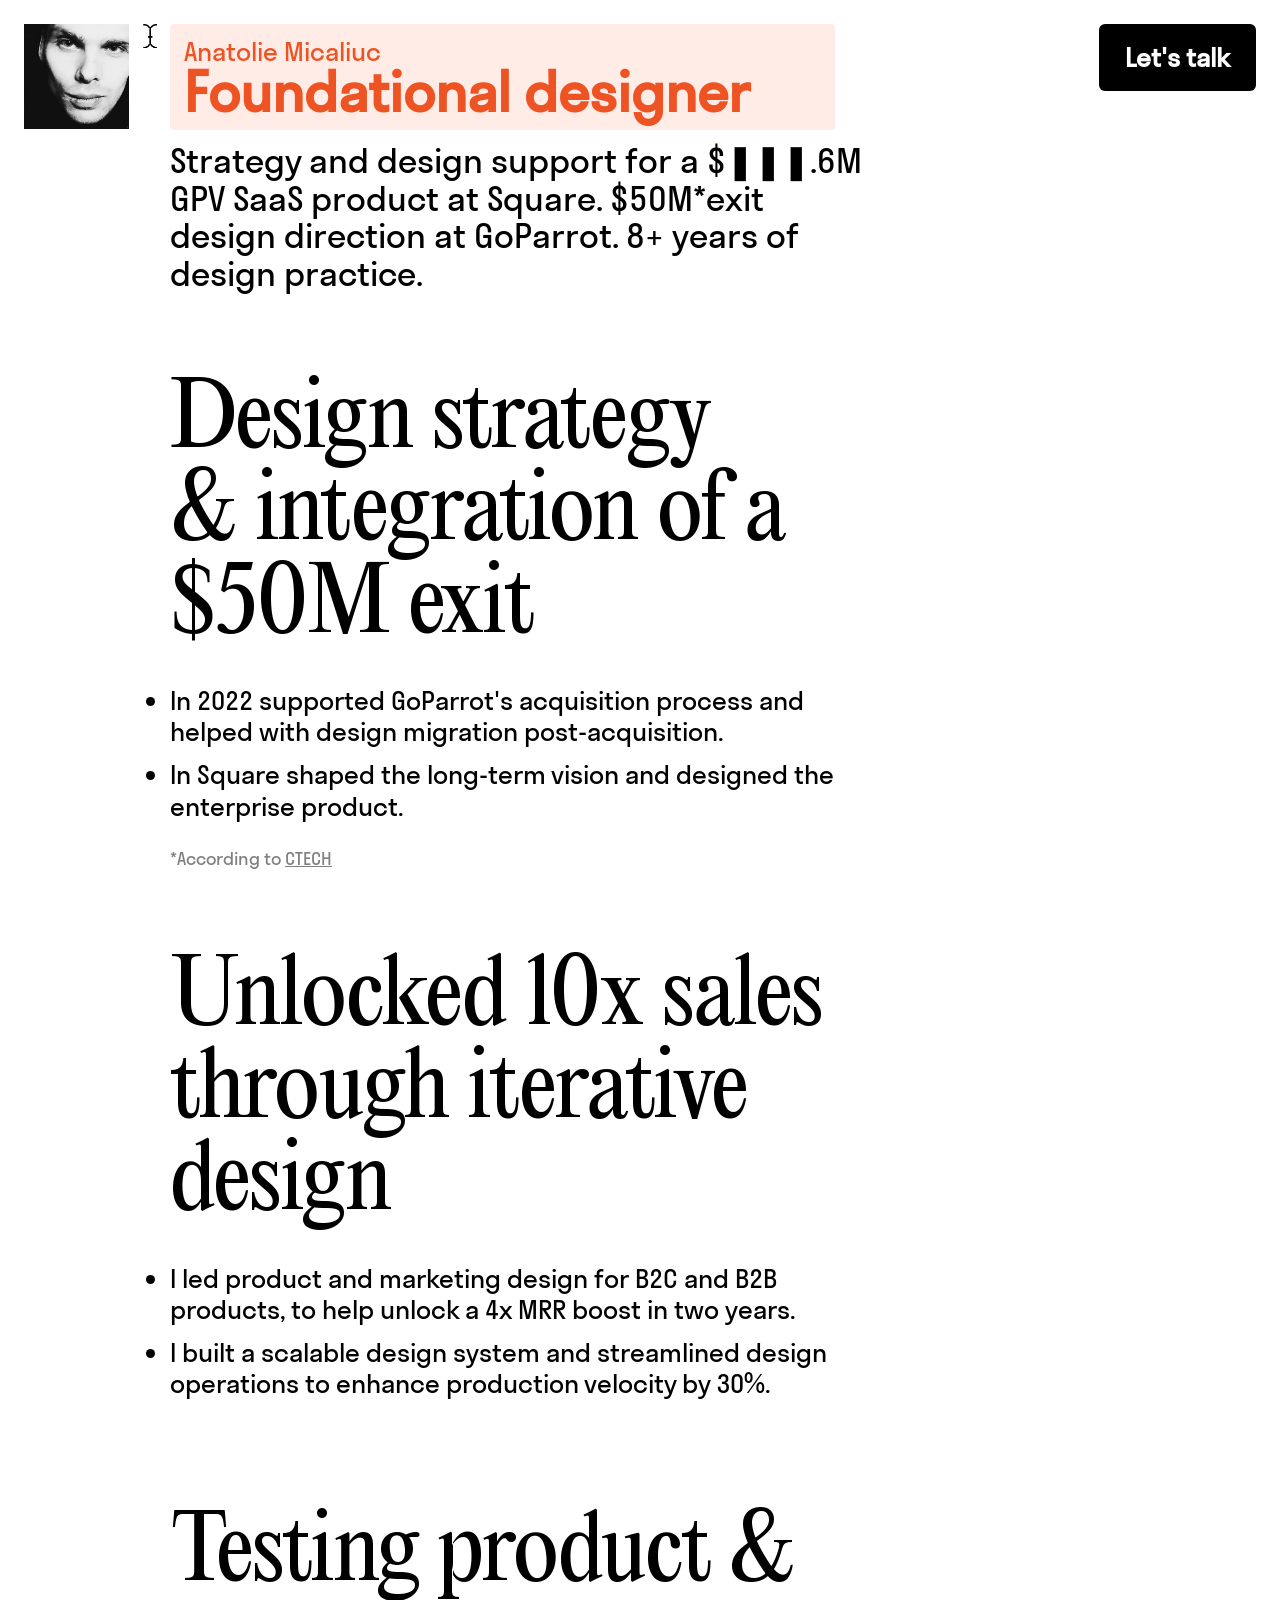
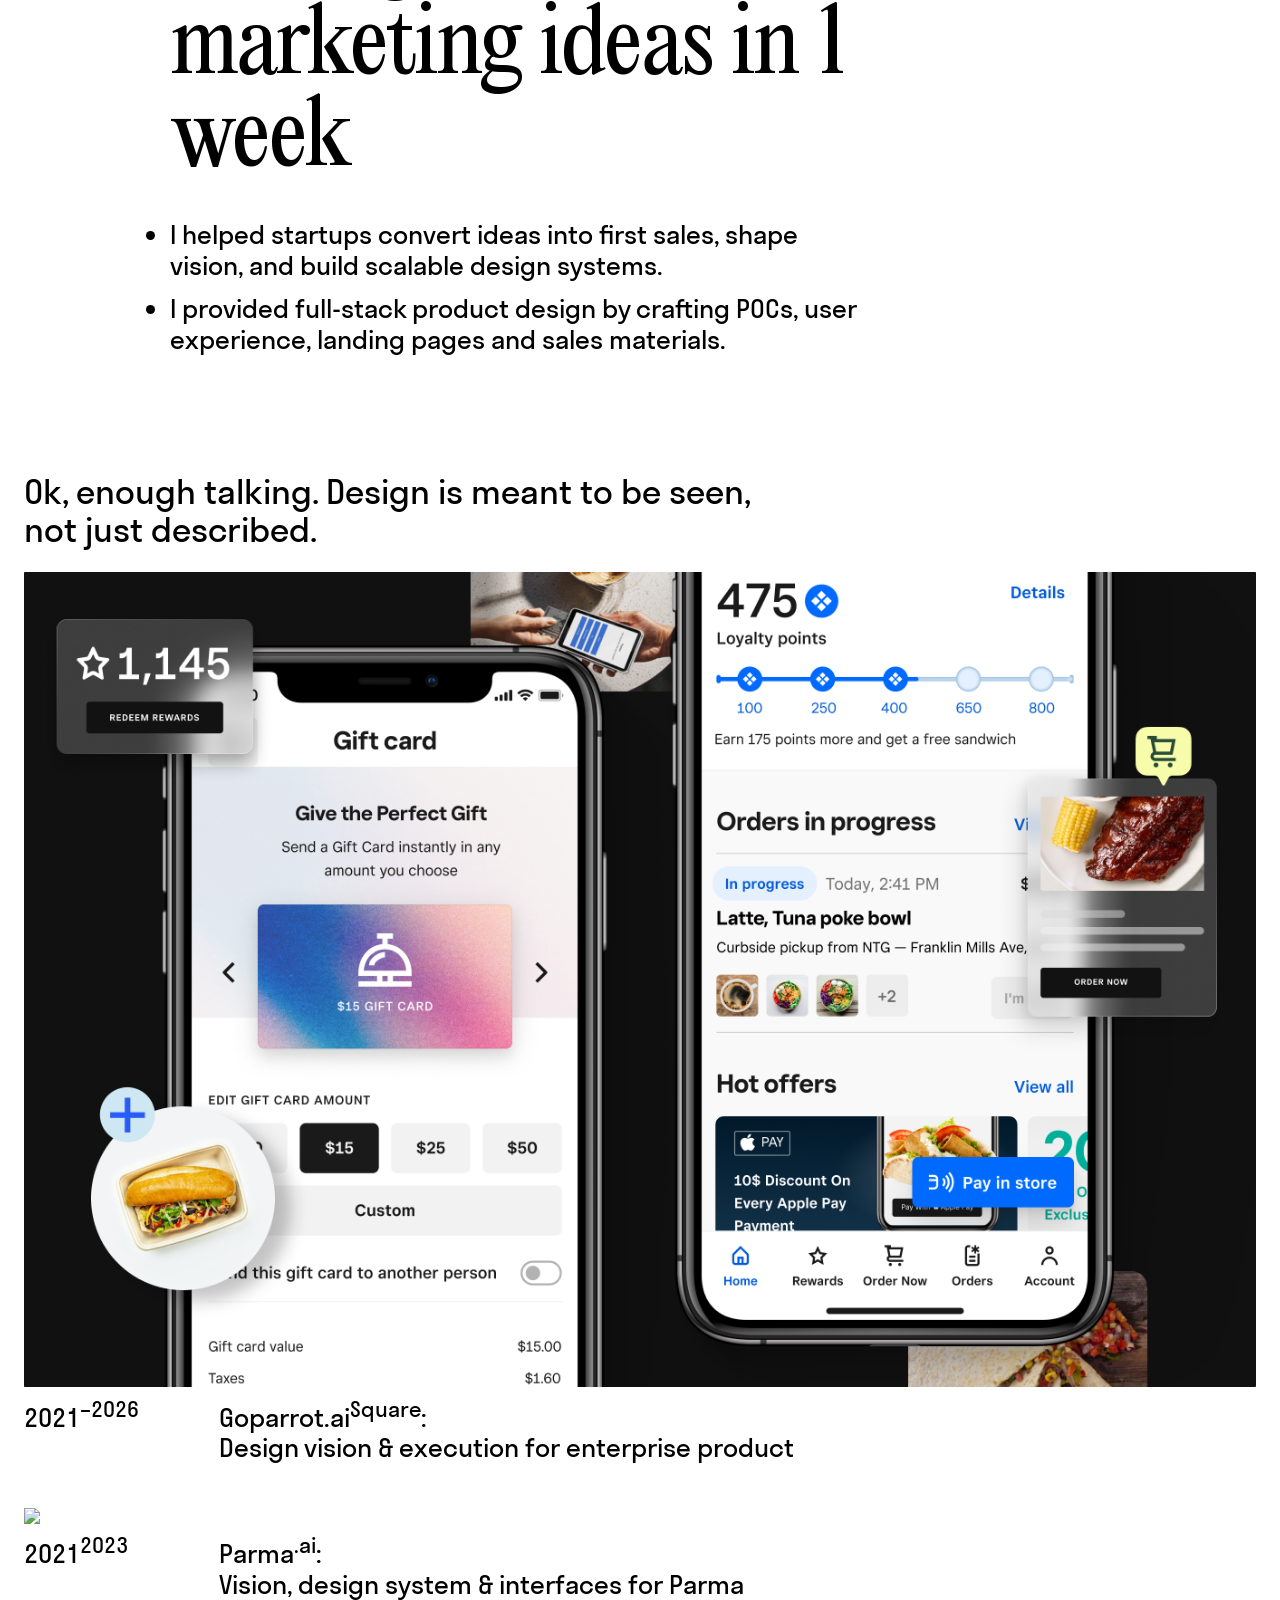
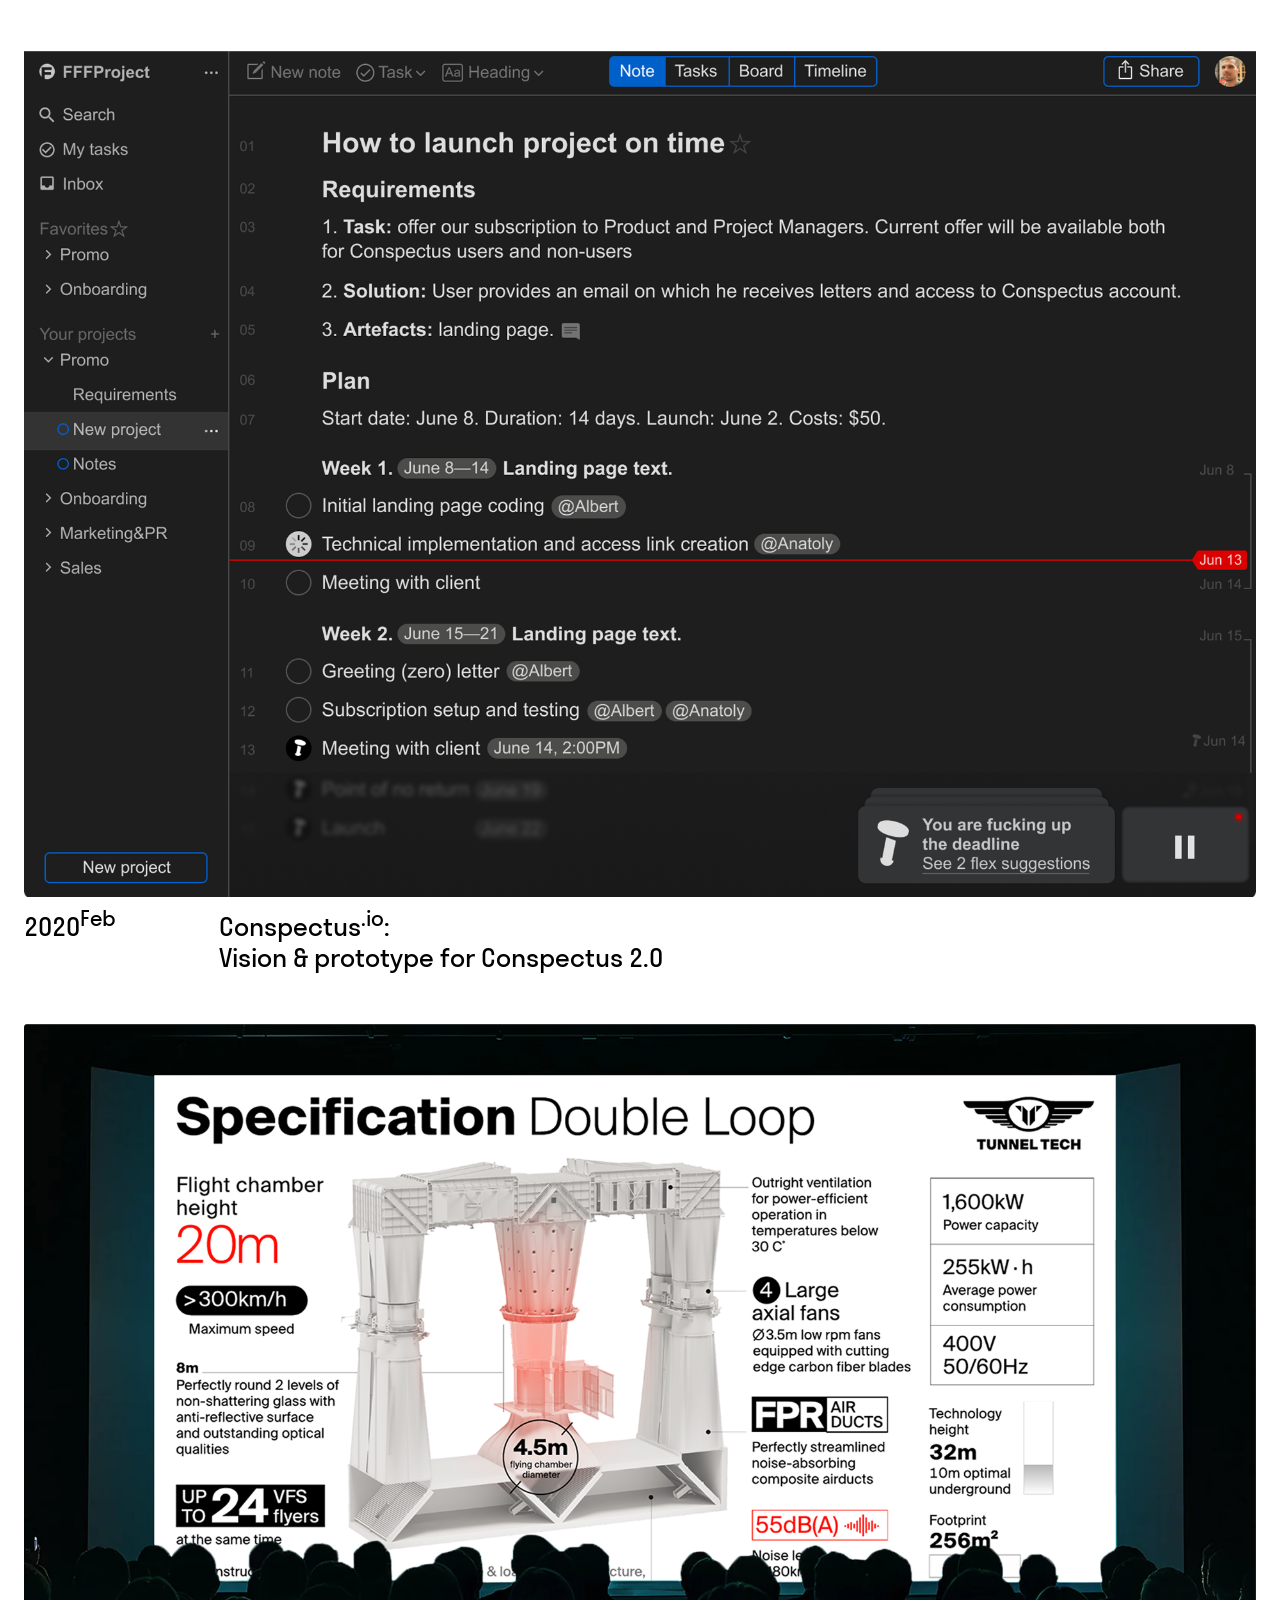
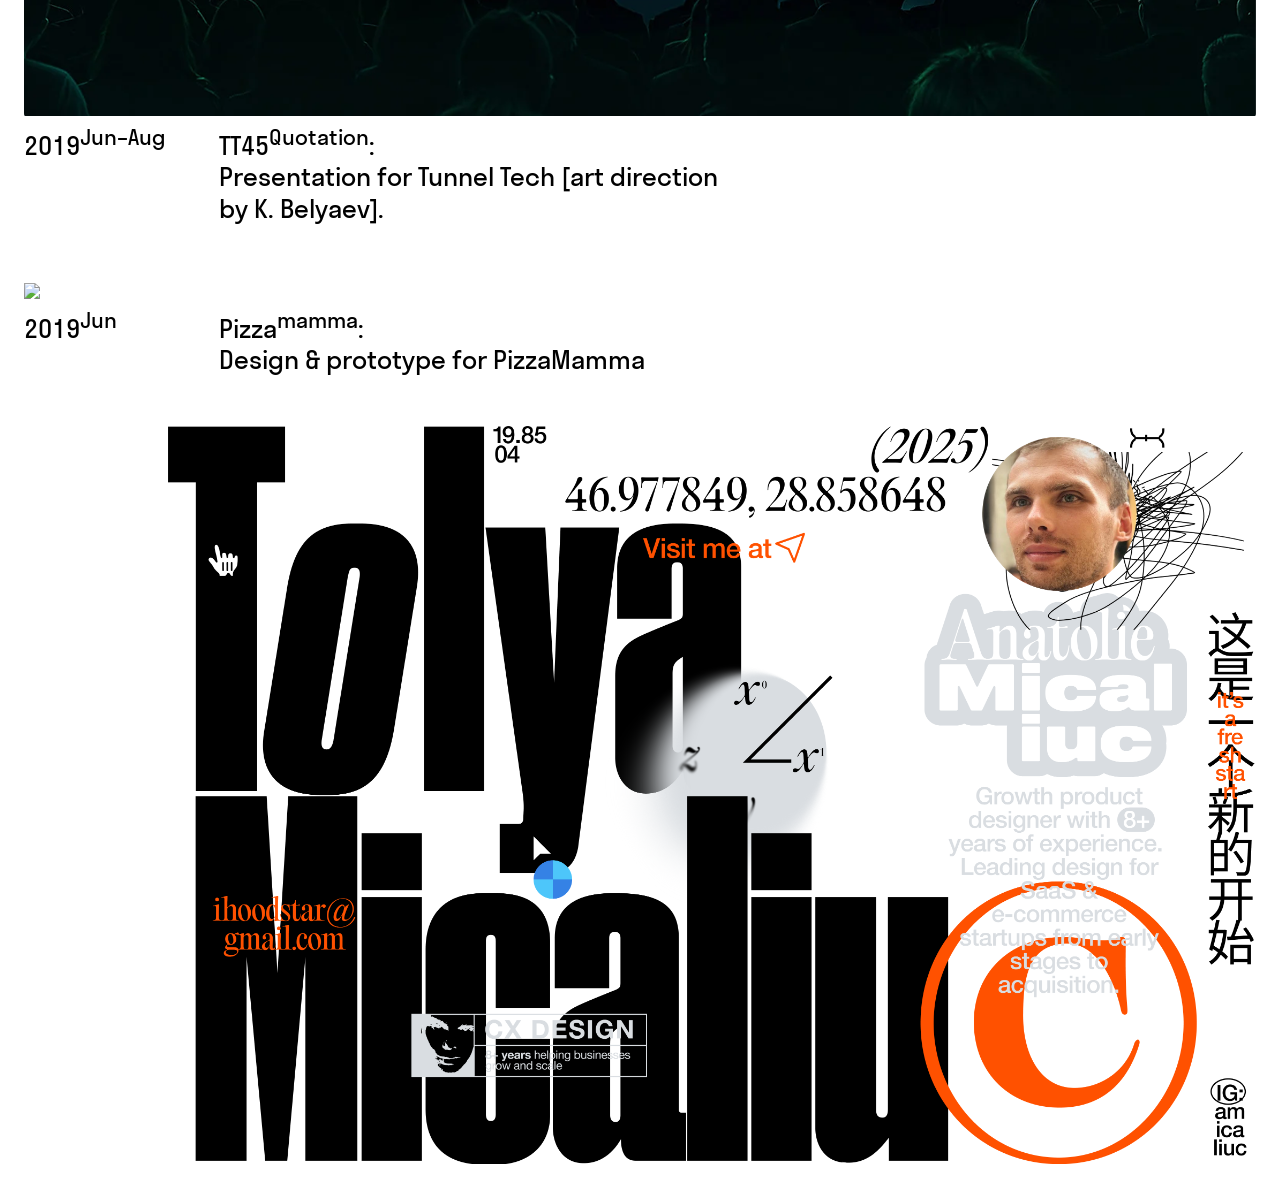
==== Index.html @ 775e4d4e "Typography and layout updates across all pages - Switch h1 to Editorial New, line-height 105% - Swit" ====
<!DOCTYPE html>
<html lang="en">

<head>
    <meta charset="UTF-8">
    <meta name="viewport" content="width=device-width, initial-scale=1.0">
    <title>Portfolio</title>
    <link rel="stylesheet" href="styles.css">

    <!-- Open Graph Meta Tags -->
    <meta property="og:title" content="Anatolie Micaliuc - Foundational Designer">
    <meta property="og:description" content="Design strategy and support for SaaS products">
    <meta property="og:image" content="https://amicaliuc.com/img/og-image.png">
    <meta property="og:url" content="https://amicaliuc.com">
    <meta property="og:type" content="website">

    <!-- Twitter Card Meta Tags (Optional but recommended) -->
    <meta name="twitter:card" content="summary_large_image">
    <meta name="twitter:image" content="https://amicaliuc.com/img/og-image.png">


</head>
<link rel="icon" type="image/png" sizes="32x32" href="./img/favicon.png">
<!-- Yandex.Metrika counter -->
<script type="text/javascript">
    (function (m, e, t, r, i, k, a) {
        m[i] = m[i] || function () { (m[i].a = m[i].a || []).push(arguments) };
        m[i].l = 1 * new Date();
        for (var j = 0; j < document.scripts.length; j++) { if (document.scripts[j].src === r) { return; } }
        k = e.createElement(t), a = e.getElementsByTagName(t)[0], k.async = 1, k.src = r, a.parentNode.insertBefore(k, a)
    })
        (window, document, "script", "https://mc.yandex.ru/metrika/tag.js", "ym");

    ym(57549418, "init", {
        clickmap: true,
        trackLinks: true,
        accurateTrackBounce: true
    });
</script>
<noscript>
    <div><img src="https://mc.yandex.ru/watch/57549418" style="position:absolute; left:-9999px;" alt="" /></div>
</noscript>
<!-- /Yandex.Metrika counter -->

<body>



    <div class="top-bar">
        <img src="./img/anatolie.png" class="sticky-image">


        <div class="top-right-content">
            <div class="nav-links">
                <a href="#acquisition">Acquisition</a>
                <a href="#scale">Scale</a>
                <a href="#early_stage">Early stage</a>
            </div>
            <a href="mailto:ihoodstar@gmail.com?subject=Let's talk about design" class="primary-button">Let's talk</a>
        </div>
    </div>

    <div class="sticky-svg">
        <img src="./img/stats.svg" alt="decorative">
    </div>






    <div class="column-left">
        <div class="top-left-content">
            <div class="card">
                <p class="name">Anatolie Micaliuc</p>
                <div class="title">Foundational designer</div>
            </div>
        </div>

        <h3 style="max-width: 700px; padding-bottom: 80px;"> Strategy and design support for a
            $&#10074;&#10074;&#10074;.6M GPV SaaS product at Square. $50M*exit design direction at GoParrot. 8+ years of
            design practice.</h3>

        <div id="acquisition">
            <div style="max-width: 700px; padding-bottom: 80px;">
                <span class="highlight">Acquisition coverage</span>
                <h1> Design strategy & integration of a $50M exit </h1>
                <ul>

                    <li>In 2022 supported GoParrot's acquisition process and helped with design migration
                        post-acquisition.</li>
                    <li>In Square shaped the long-term vision and designed the enterprise product.</li>


                </ul>
                <!-- <a href="mailto:ihoodstar@gmail.com?subject=Design Audit Request" class="button">Learn more</a>
                <a href="https://www.linkedin.com/in/anatolie-micaliuc" class="button" target="_blank">Follow on LinkedIn</a> -->
                <span style="color: grey;" class="caption">*According to <a style="color: grey;"
                        href="https://www.calcalistech.com/ctechnews/article/hjy8zkhuq?" target="_blank">CTECH</a>
                </span>
            </div>


            <div id="scale" style="max-width: 700px; padding-bottom: 80px;">
                <span class="highlight">Scaling strategies</span>
                <h1> Unlocked 10x sales through iterative design </h1>
                <ul>

                    <li>I led product and marketing design for B2C and B2B products, to help unlock a 4x MRR boost in
                        two years.</li>
                    <li>I built a scalable design system and streamlined design operations to enhance production
                        velocity by 30%.</li>

                </ul>
                <!-- <a href="mailto:ihoodstar@gmail.com?subject=Let's discuss a project" class="button">Discuss a project</a>
                <span class="caption">[Copy TBD] Have a project? Reach out and...</span> -->
            </div>


            <div id="early_stage" style="max-width: 700px; padding-bottom: 80px;">
                <span class="highlight">Early stage MVPs</span>
                <h1> Testing product & marketing ideas in 1 week </h1>
                <ul>

                    <li>I helped startups convert ideas into first sales, shape vision, and build scalable design
                        systems.</li>
                    <li>I provided full-stack product design by crafting POCs, user experience, landing pages and sales
                        materials.</li>

                </ul>
                <!-- <a href="mailto:ihoodstar@gmail.com?subject=Design Audit Request" class="button">Signup for an audit</a>
                <span class="caption">[Copy TBD] Find out design gaps in your product....</span> -->
            </div>


        </div>


    </div>


    <div>
        <h3 style="max-width: 780px; margin-bottom: 24px;">Ok, enough talking. Design is meant to be seen, not just
            described.
        </h3>
    </div>

    <div class="imgcard" id="interactive-card" style="margin-bottom: 35px;">
        <img src="./img/Goparrot.png">
        <div class="project-info">
            <p>2021<sup>–2026</sup></p>
            <p>Goparrot.ai<sup>Square</sup>:<br> Design vision & execution for enterprise product </p>

        </div>
    </div>


    <div style="margin-bottom: 50px;">
        <img src="./img/Parma.png">
        <div class="project-info">
            <p>2021<sup>2023</sup></p>
            <p>Parma<sup>.ai</sup>:<br> Vision, design system & interfaces for Parma </p>

        </div>
    </div>



    <div style="margin-bottom: 50px;">
        <img src="./img/Conspectus.png">
        <div class="project-info">
            <p>2020<sup>Feb</sup></p>
            <p>Conspectus<sup>.io</sup>:<br> Vision & prototype for Conspectus 2.0 </p>

        </div>
    </div>


    <div style="margin-bottom: 50px;">
        <img src="./img/Tunnel.png">
        <div class="project-info">
            <p>2019<sup>Jun–Aug</sup></p>
            <p>TT45<sup>Quotation</sup>:<br> Presentation for Tunnel Tech [art direction by K. Belyaev].</p>
        </div>
    </div>


    <div style="margin-bottom: 50px;">
        <img src="./img/pizza.png">
        <div class="project-info">
            <p>2019<sup>Jun</sup></p>
            <p>Pizza<sup>mamma</sup>:<br> Design & prototype for PizzaMamma</p>

        </div>
    </div>


    <div style="margin-bottom: 50px; display: none;">
        <div class="carousel">
            <div class="carousel-inner">
                <div class="carousel-item">
                    <img src="./img/nameplates.jpg" alt="Parma 1">
                </div>
                <div class="carousel-item">
                    <img src="./img/nameplates2.jpg" alt="Parma 2">
                </div>
                <div class="carousel-item">
                    <img src="./img/nameplates3.jpg" alt="Parma 3">
                </div>
            </div>
            <div class="carousel-nav"></div>
        </div>
        <div class="project-info">
            <p>2021<sup>2023</sup></p>
            <p>Parma<sup>.ai</sup>:<br> Vision, design system & interfaces for Parma </p>
        </div>
    </div>




    <div class="footerimg">

        <img src="./img/Footer.png">
    </div>


    <script>
        const observer = new IntersectionObserver((entries) => {
            entries.forEach(entry => {
                const stickyElement = document.querySelector('.sticky-svg');
                if (entry.isIntersecting || entry.boundingClientRect.top < 0) {
                    stickyElement.style.opacity = '0';
                } else {
                    stickyElement.style.opacity = '1';
                }
            });
        }, {
            threshold: 0,
            rootMargin: '0px'
        });

        const parmaImage = document.querySelector('img[src="./img/Goparrot.png"]');
        observer.observe(parmaImage);
    </script>

    <script>
        const carousel = document.querySelector('.carousel');
        const carouselInner = carousel.querySelector('.carousel-inner');
        const items = carousel.querySelectorAll('.carousel-item');
        const nav = carousel.querySelector('.carousel-nav');

        // Create navigation dots
        items.forEach((_, index) => {
            const dot = document.createElement('div');
            dot.classList.add('carousel-dot');
            if (index === 0) dot.classList.add('active');
            dot.addEventListener('click', () => goToSlide(index));
            nav.appendChild(dot);
        });

        function goToSlide(index) {
            carouselInner.style.transform = `translateX(-${index * 100}%)`;
            nav.querySelectorAll('.carousel-dot').forEach((dot, i) => {
                dot.classList.toggle('active', i === index);
            });
        }
    </script>


</body>


</html>
---- styles.css ----
* {
    box-sizing: border-box;
}

html {
    scroll-behavior: smooth;
}

.grid {
    display: grid;
    grid-template-columns: 1fr 3fr;
    grid-gap: 0px;
    margin-top: 90px;
   
}

.gridcard {
    margin-top: 16px;
}

body {
    -webkit-font-smoothing: antialiased;
    -moz-osx-font-smoothing: grayscale;
    padding-left: 16px;
    margin-top: 0;
    padding-right: 16px;
    font-family: 'Stratos', 'Helvetica Neue', Arial, sans-serif;
    font-size: clamp(20px, 4vw, 26px);
    font-weight: 500;
    line-height: 120%;
    color: #000000;
    background-color: #ffffff;
}

h1 {
    font-family: 'EditorialNew', Georgia, serif;
    font-size: clamp(52px, 8vw, 88px); /* Minimum, preferred, maximum */
    line-height: 105%;
    letter-spacing: -0.01em;
    max-width: 100%;
    font-weight: 400;
    margin-top: 4px;
    margin-bottom: 32px;
}

h3 {
    font-family: 'Stratos', 'Helvetica Neue', Arial, sans-serif;
    font-size: clamp(26px, 4vw, 34px);
    line-height: 110%;
    font-weight: 500;
    margin-top: 12px;
    margin-bottom: 0;
    padding: 0;
}


p {
    margin-top: 12px;
 }


.caption {
    font-size: 18px;
    line-height: 120%;
    color: rgb(39, 39, 39);
    font-family: 'Stratos', 'Helvetica Neue', Arial, sans-serif;
    font-weight: 500;
    margin-top: 0px;
    display: block;
}



ul {
    
    padding: 0; /* Removes all padding */
 

}

li {
    margin-bottom: 12px; /* Adjust the value as needed */
}

.button {
    display: inline-block;
    margin-top: 0px; /* Adjust spacing between the button and the ul */
    margin-bottom: 16px;
    padding: 18px 26px; /* Adjust padding for the button size */
    font-size: 26px;
    font-weight: 600;
    color: #000000;
    background-color: #00000010; /* Button background color */
    border: none;
    border-radius: 6px;
    cursor: pointer;
    text-align: center;
    text-decoration: none;
    transition: background-color 0.3s ease;
}

.button:hover {
    color: #ffffff;
    background-color: #FF5100; /* Darker shade on hover */
}

.primary-button {
    display: inline-block;
    padding: 18px 26px;
    font-size: 26px;
    font-weight: 600;
    color: #ffffff;
    background-color: #000000;
    border: none;
    border-radius: 6px;
    cursor: pointer;
    text-align: center;
    text-decoration: none;
    transition: background-color 0.3s ease;
}

.primary-button:hover {
    color: #ffffff;
    background-color: #FF5100;
}


.top-bar {
    position: fixed;
    left: 0;
    right: 0;
    top: 0;
    z-index: 1000;
    display: flex;
    align-items: flex-start;
    justify-content: space-between;
    padding: 24px 24px; /* Match body's left and right padding */
    background-color: transparent; /* Ensure background doesn't interfere */
}

.sticky-image {
    width: 133px; /* Adjust the size of the image */
    height: auto;
   
}

.top-right-content {
    display: flex;
    flex-direction: row; /* Change to row to align items horizontally */
    align-items: flex-start; /* Center items vertically */
    gap: 32px; /* Space between nav-links and button */
    margin-top: 0; /* Remove top margin */
}

.top-left-content {
    max-width: 700px;
    margin-top: 0;
    margin-bottom: 0;
}

.nav-links {
    display: none;
    gap: 16px; /* Space between individual links */
    margin-top: -10px; /* Remove any margin */
    font-size: 26px;
}

.nav-links a {
    font-size: 26px; /* Same as p style */
    line-height: 120%; /* Same as p style */
    font-weight: 500;
    color: #0b0b0b;
    text-decoration: none;
    transition: color 0.3s ease;

}

.nav-links a:hover {
    color: #FF5100; /* Highlight color on hover */
}

.sticky-svg {
    position: fixed;
    top: 116px; /* Adjust this value to position below top-right-content */
    right: 28px; /* Match top-bar padding */
    z-index: 999;
    width: 300px; /* Adjust size as needed */
    height: auto;
    transition: opacity 0.3s ease-out;
}

.sticky-svg img {
    margin-top: 35px;
    width: 100%;
    height: auto;
}


.column-left {
    margin-left: 146px;
    margin-top: 24px;
}



.highlight {
    display: none;
    font-size: 26px;
    background-color: #FFECE6;
    padding: 4px 8px;
    border-radius: 4px;
    color: #EE5324;
    transition: background-color 0.3s ease;
    margin-top: 60px;
    margin-bottom: 8px;
}

img {
  width: 100%;
  height: auto;
  margin: 0;
}

.footerimg {
    margin-left: 140px;
    
}

.project-info {
    display: grid;
    grid-template-columns: 2fr 6fr;
    max-width: 780px;
}

.project-info p {
    margin: 0;
}


.card {
    max-width: 665px;
    background-color: #FFECE6;
    margin-top: 0;
    font-weight: 600;
    padding: 12px 14px;
    border-radius: 4px;
    color: #EE5324;
    }

.name {
      margin: 0 0 0px 0;
      font-weight: 500;
    }

.title {
      font-weight: 600;
      font-size: 55px;
      line-height: 90%;
      display: inline-block;
      
    }

.carousel {
    position: relative;
    width: 100%;
    overflow: hidden;
}

.carousel-inner {
    display: flex;
    transition: transform 0.5s ease;
}

.carousel-item {
    min-width: 100%;
}

.carousel-item img {
    width: 100%;
    height: auto;
}

.carousel-nav {
    position: absolute;
    bottom: 20px;
    left: 50%;
    transform: translateX(-50%);
    display: flex;
    gap: 8px;
}

.carousel-dot {
    width: 8px;
    height: 8px;
    border-radius: 50%;
    background: rgba(0, 0, 0, 0.3);
    cursor: pointer;
}

.carousel-dot.active {
    background: #000000;
}






[id] {
    scroll-margin-top: 20px; /* Adjust based on the height of your fixed header */
}

@media screen and (max-width: 768px) {


    .highlight {
        font-size: 20px; /* Smaller font size on mobile */
        padding: 2px 4px; /* Smaller padding on mobile */
        margin-top: 40px; /* Adjust margin for mobile */
    }

    .title {
        font-size: 42px; /* Smaller title on mobile */
        line-height: 90%; /* Adjust line height for mobile */
    }

    .button,
    .primary-button {
        font-size: 26px; /* Smaller font size on mobile */
        padding: 18px 24px; /* Smaller padding on mobile */
    }
    .column-left {
        margin-left: 0 !important; /* Remove margin on mobile */
    }

    .gridcard {
        margin-left: 0 !important;
    }

    .nav-links {
        display: none;
    }

    .top-right-content {
        gap: 0;
    }

    .top-left-content {
        margin-top: 148px;
    }

    .footerimg {
        margin-left: 0 !important;
        
    }

    .sticky-svg {
        display: none; /* Hide on mobile */
    }

    .column-left {
        margin-top: 0 !important; /* Remove margin on mobile */
    }


#acquisition {
        margin-top: 0 !important;
    }

#scale {
        margin-top: 0 !important;
    }

#early_stage {
        margin-top: 0 !important;
    }


}

@media screen and (max-width: 999px) {
     .sticky-svg {
        display: none; /* Hide on mobile */
    }

}



@font-face {
    font-family: 'Stratos';
    src: url('/fonts/Stratos-Regular.woff2') format('woff2');
    font-weight: 400;
    font-style: normal;
}

@font-face {
    font-family: 'EditorialNew';
    src: url('./fonts/EditorialNew-Variable.woff2') format('woff2');
    font-weight: 100 900;
    font-style: normal;
}
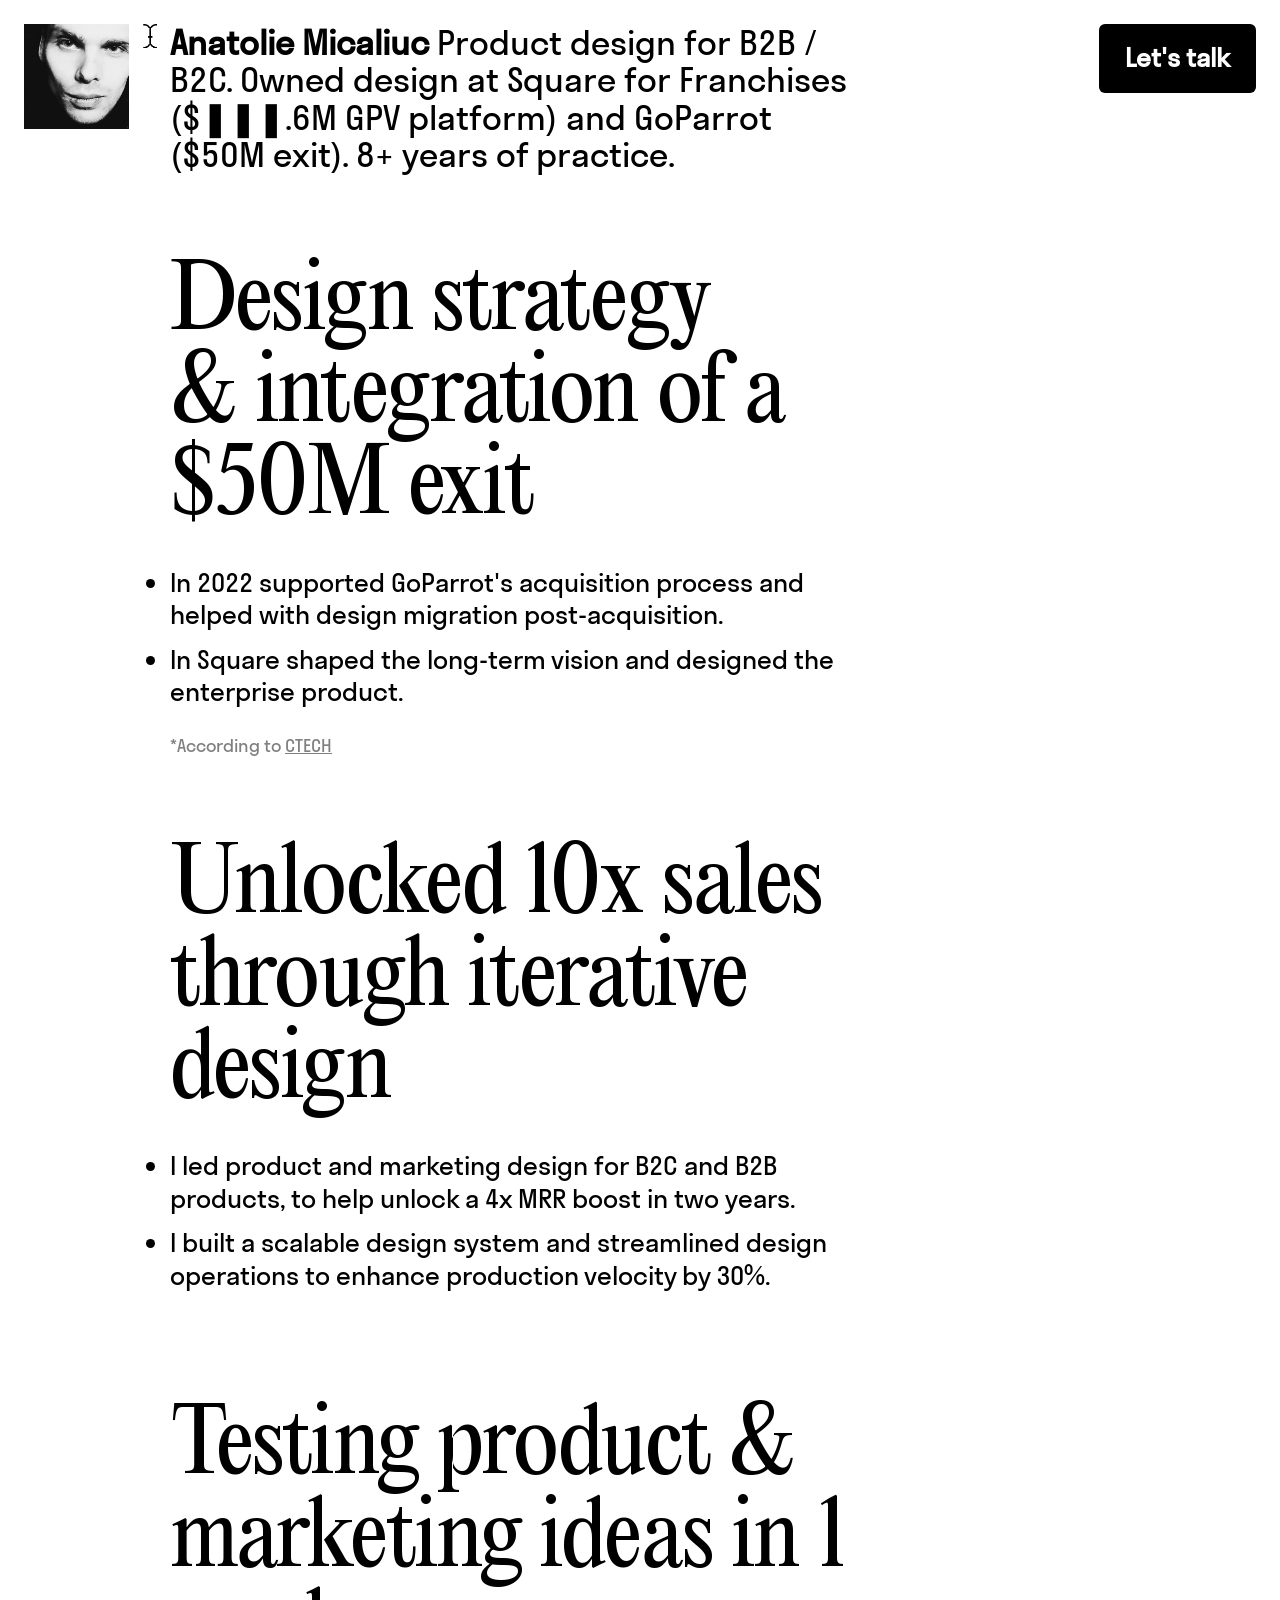
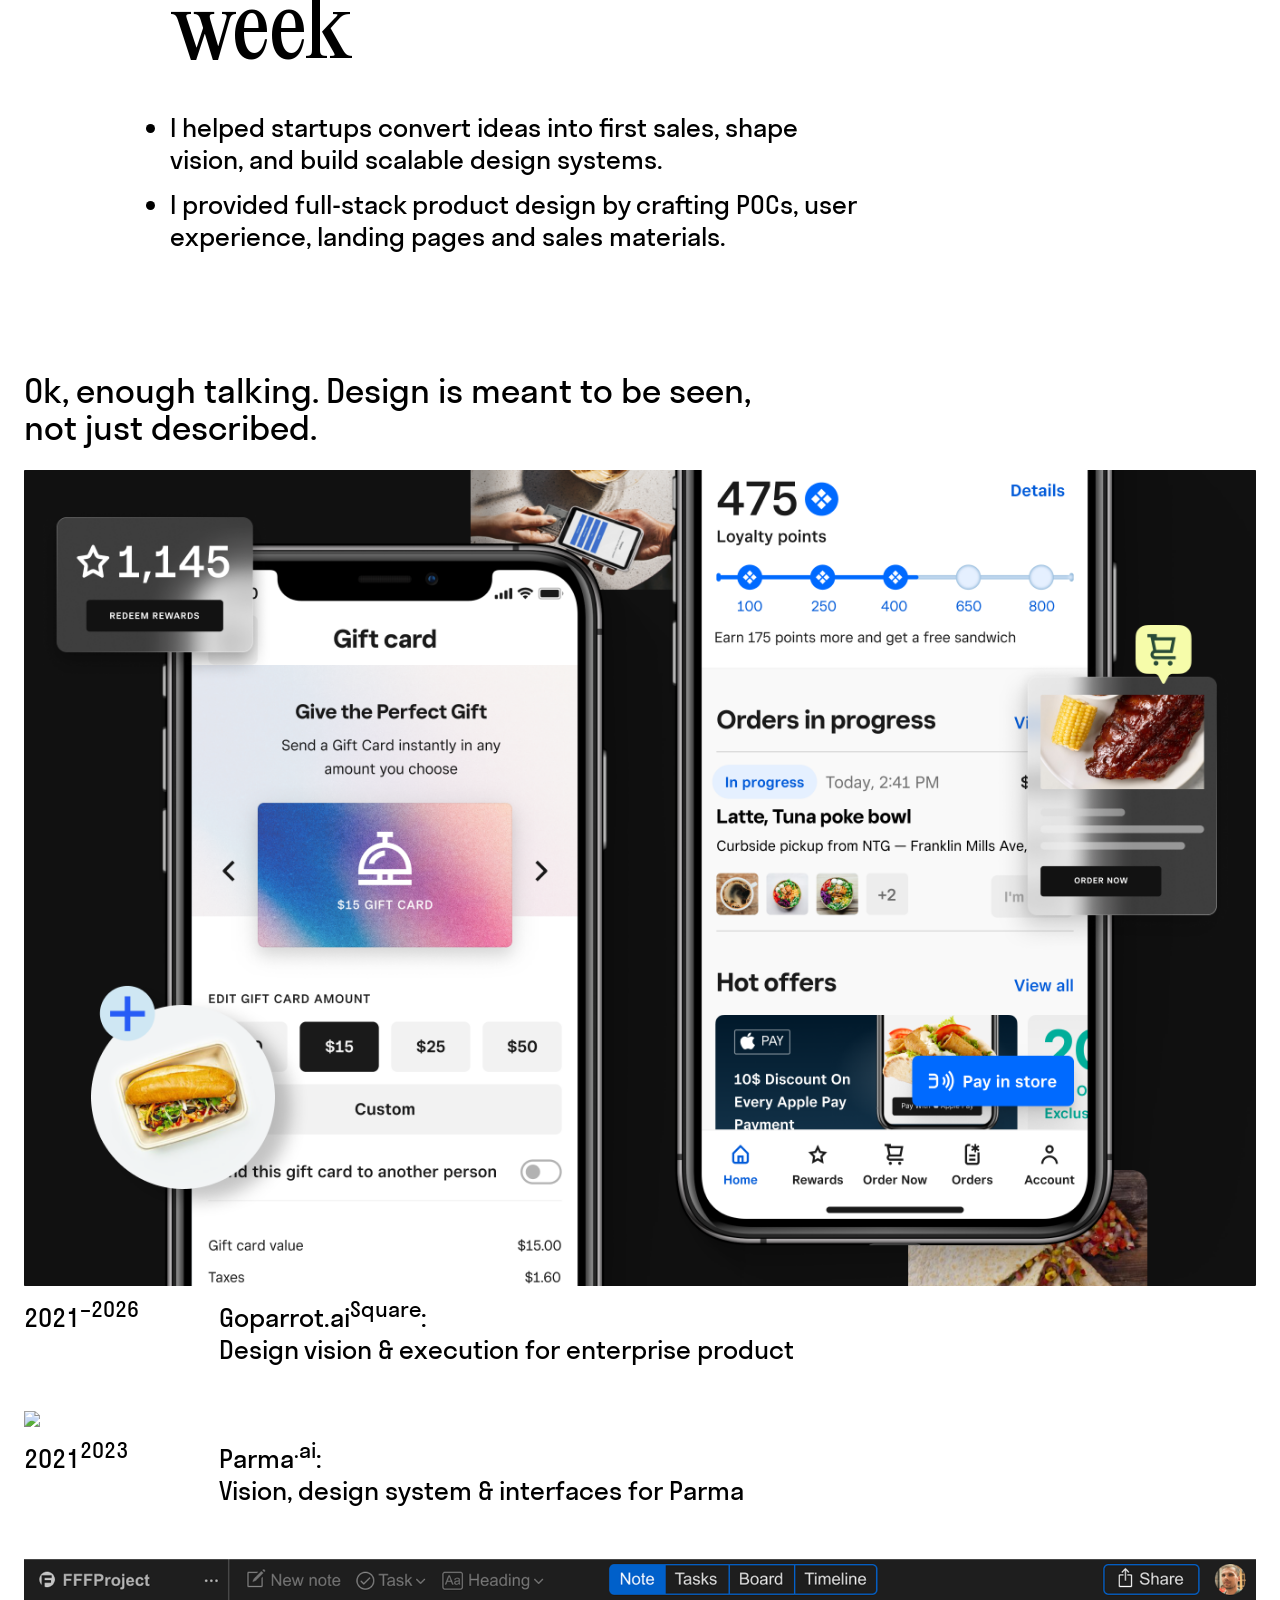
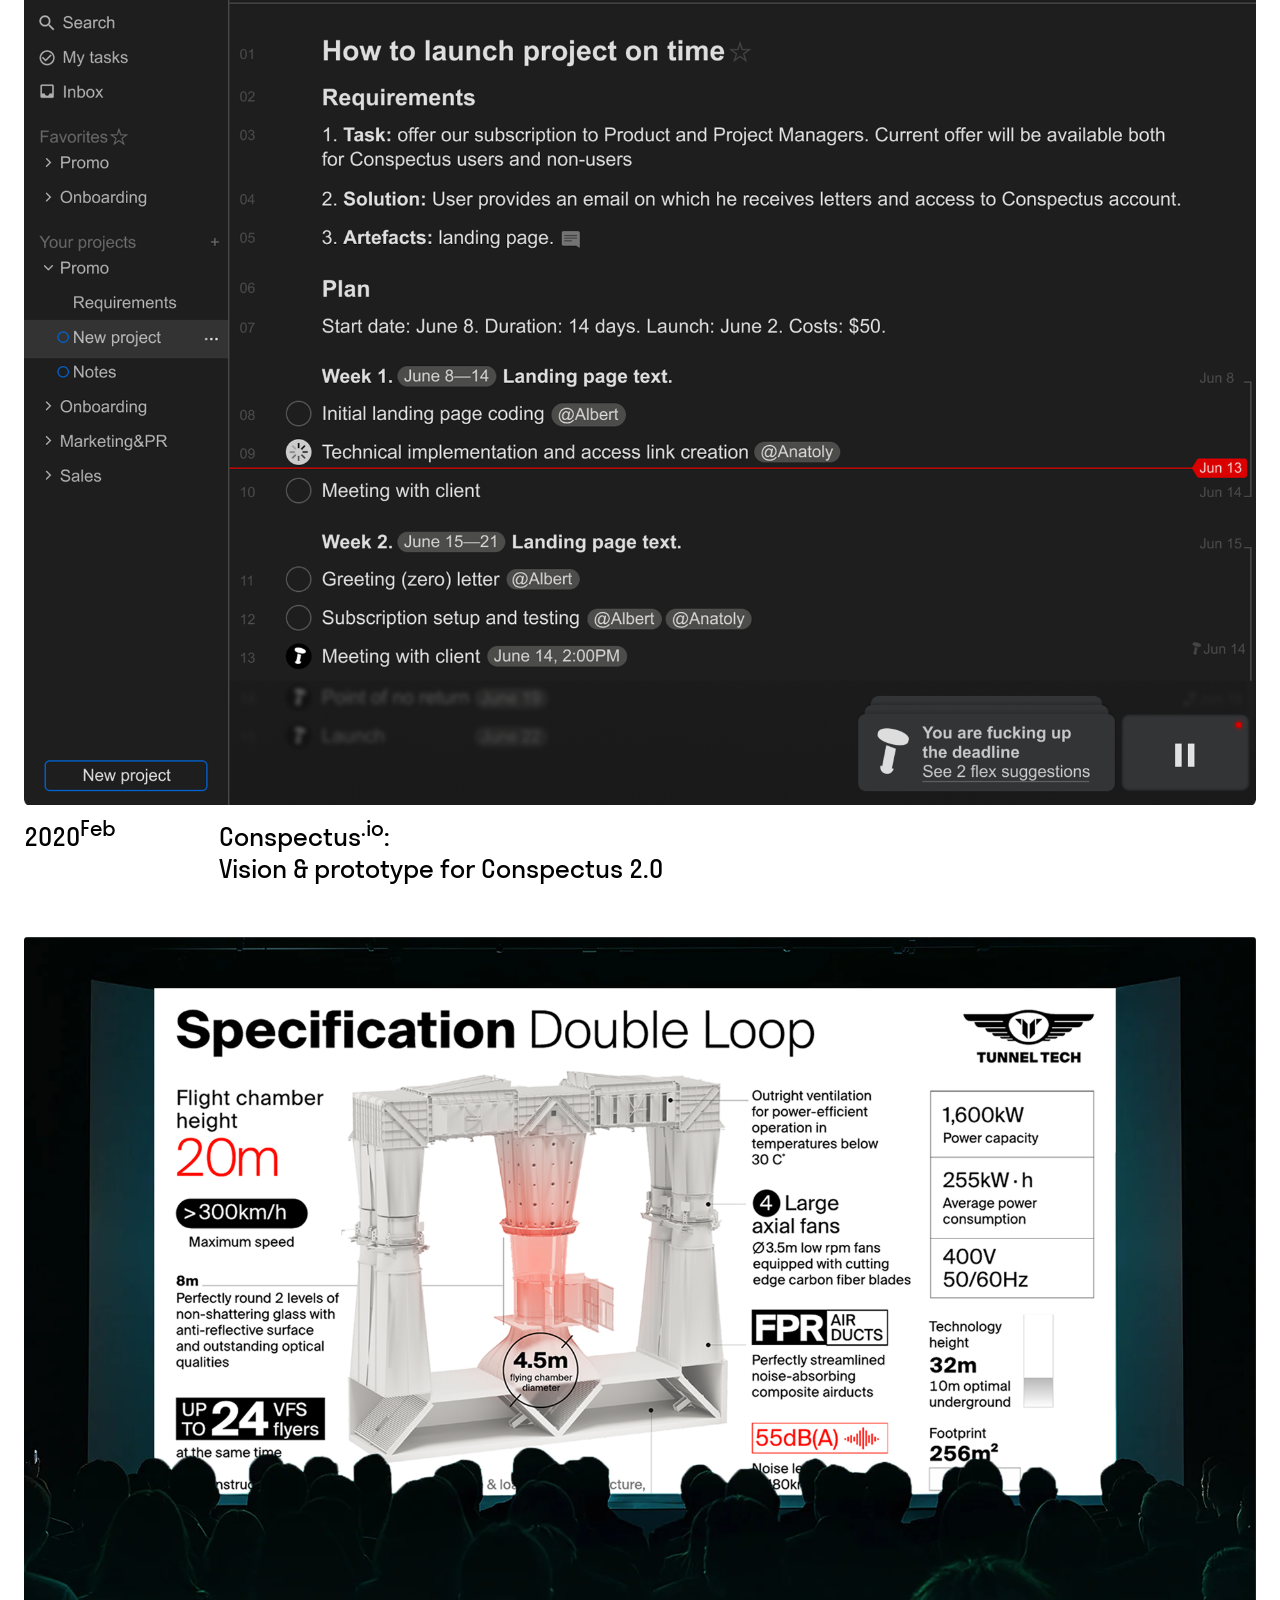
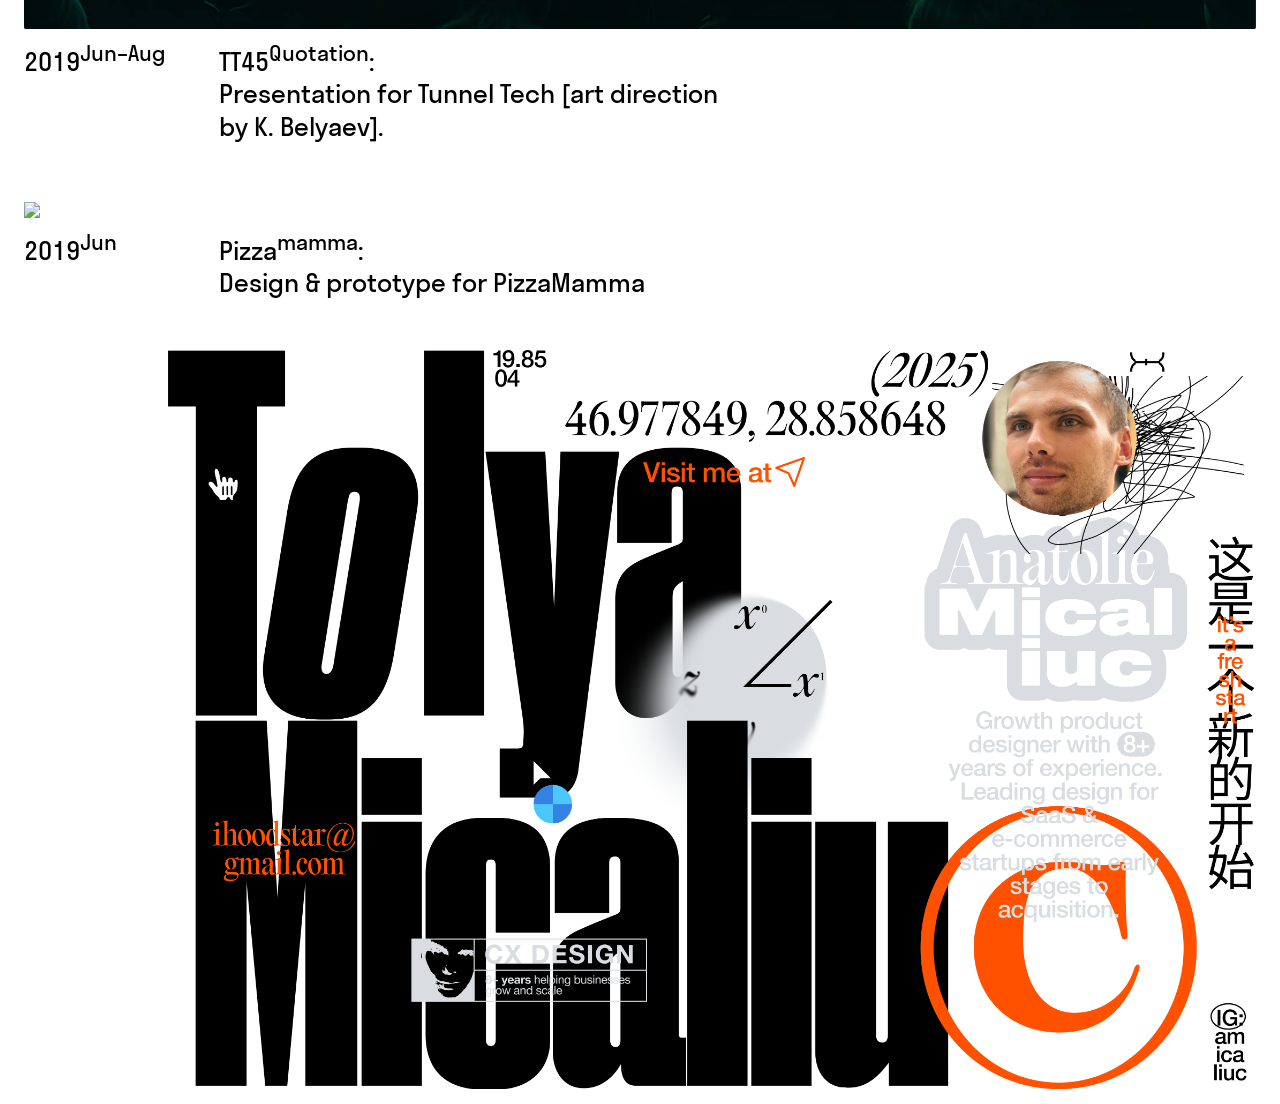
==== commit 1a000914: "Update vision.html content and styling, refresh tagline across all pages - Rebuilt vision.html with " ====
--- a/Index.html
+++ b/Index.html
@@ -71,15 +71,9 @@
 
     <div class="column-left">
         <div class="top-left-content">
-            <div class="card">
-                <p class="name">Anatolie Micaliuc</p>
-                <div class="title">Foundational designer</div>
-            </div>
-        </div>
-
-        <h3 style="max-width: 700px; padding-bottom: 80px;"> Strategy and design support for a
-            $&#10074;&#10074;&#10074;.6M GPV SaaS product at Square. $50M*exit design direction at GoParrot. 8+ years of
-            design practice.</h3>
+        </div>
+
+        <h3 style="max-width: 700px; padding-bottom: 80px;"><strong>Anatolie Micaliuc</strong> Product design for B2B / B2C. Owned design at Square for Franchises ($&#10074;&#10074;&#10074;.6M GPV platform) and GoParrot ($50M exit). 8+ years of practice.</h3>
 
         <div id="acquisition">
             <div style="max-width: 700px; padding-bottom: 80px;">
--- a/styles.css
+++ b/styles.css
@@ -27,7 +27,7 @@
     font-family: 'Stratos', 'Helvetica Neue', Arial, sans-serif;
     font-size: clamp(20px, 4vw, 26px);
     font-weight: 500;
-    line-height: 120%;
+    line-height: 125%;
     color: #000000;
     background-color: #ffffff;
 }
@@ -61,7 +61,7 @@
 
 .caption {
     font-size: 18px;
-    line-height: 120%;
+    line-height: 125%;
     color: rgb(39, 39, 39);
     font-family: 'Stratos', 'Helvetica Neue', Arial, sans-serif;
     font-weight: 500;
@@ -167,7 +167,7 @@
 
 .nav-links a {
     font-size: 26px; /* Same as p style */
-    line-height: 120%; /* Same as p style */
+    line-height: 125%; /* Same as p style */
     font-weight: 500;
     color: #0b0b0b;
     text-decoration: none;
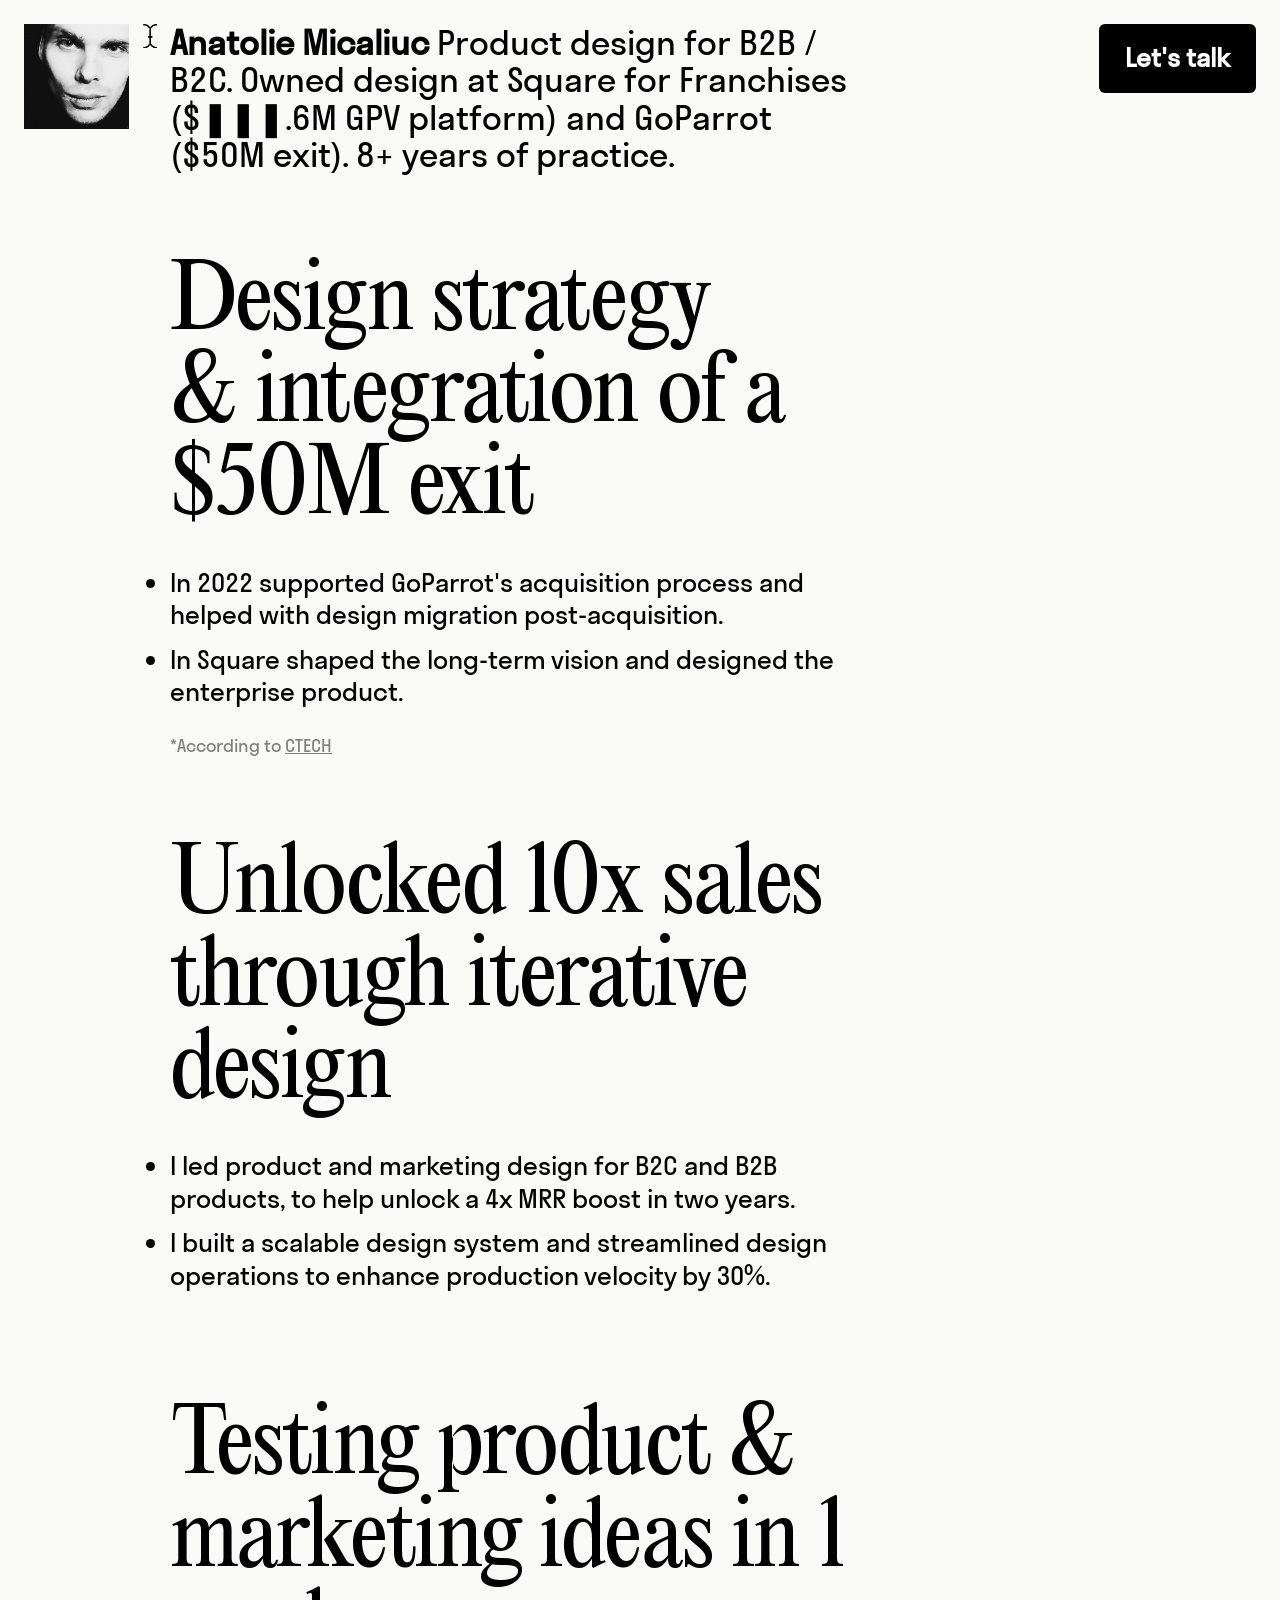
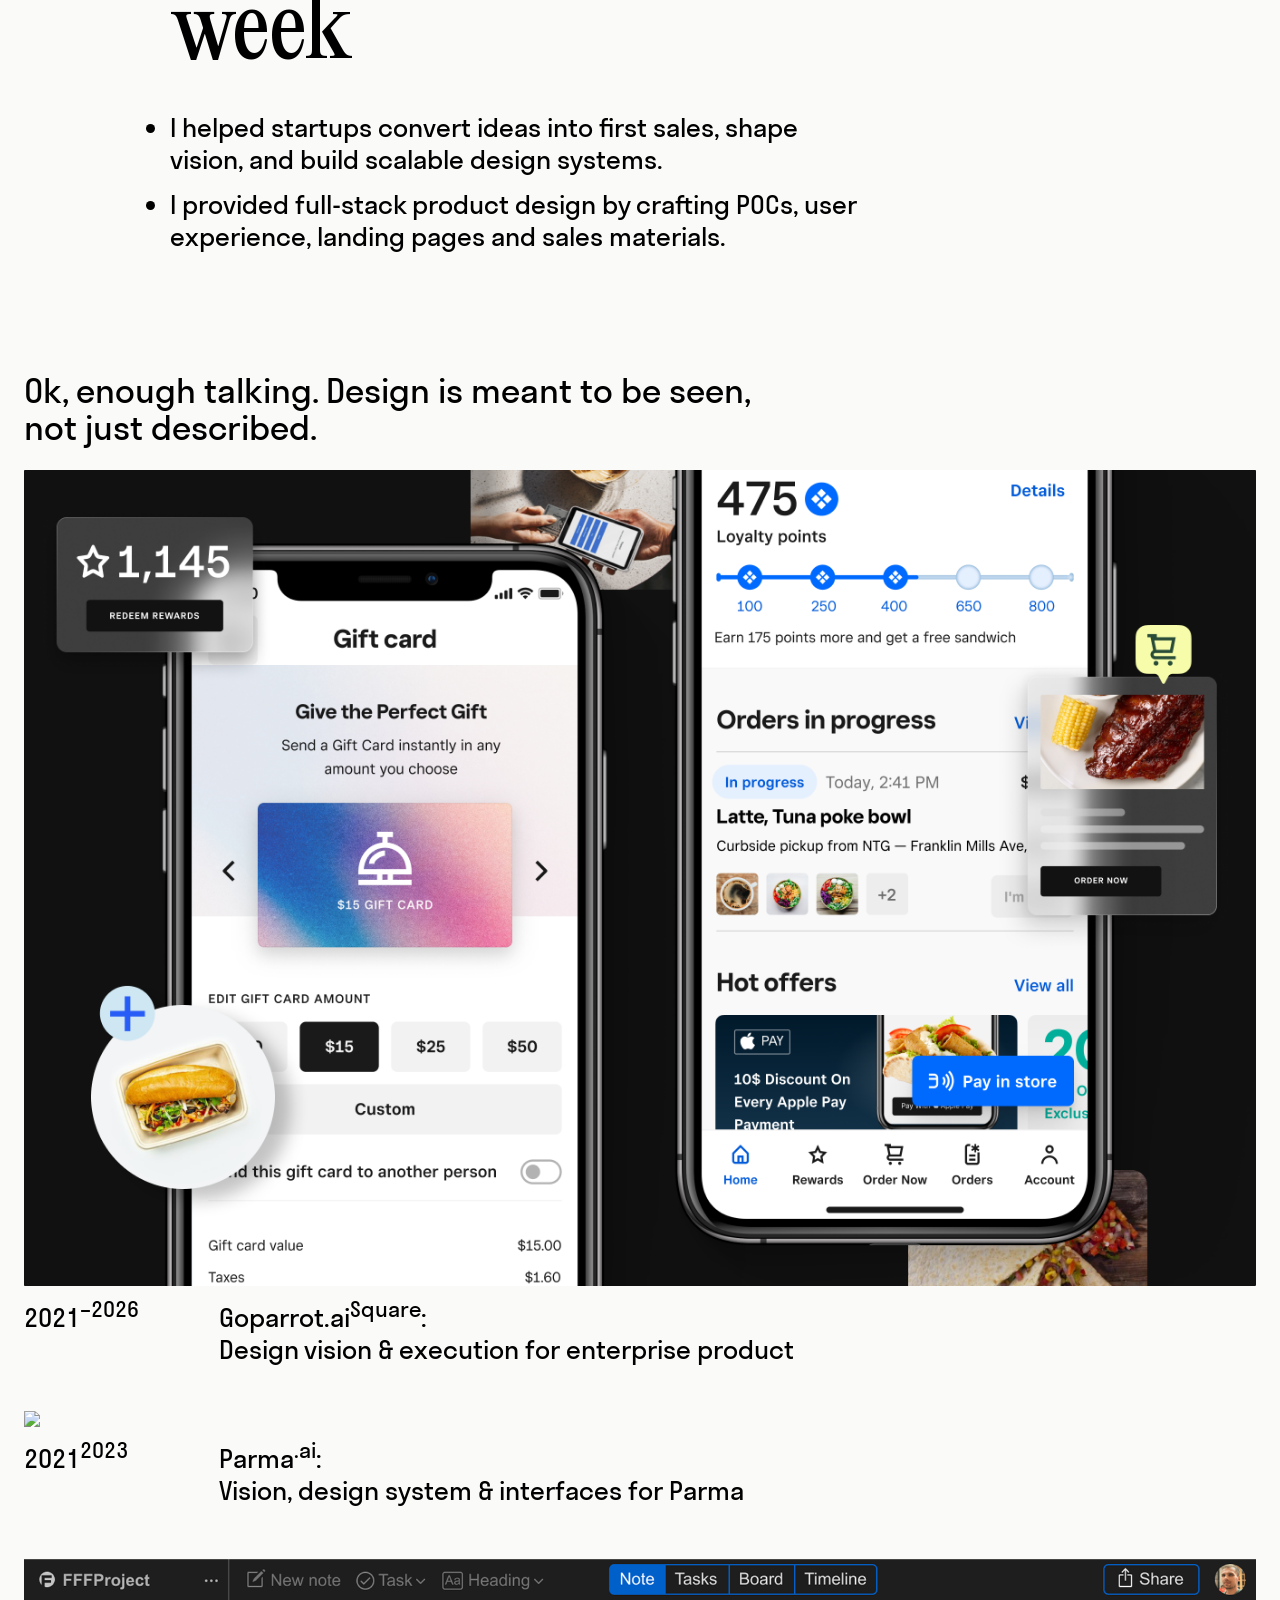
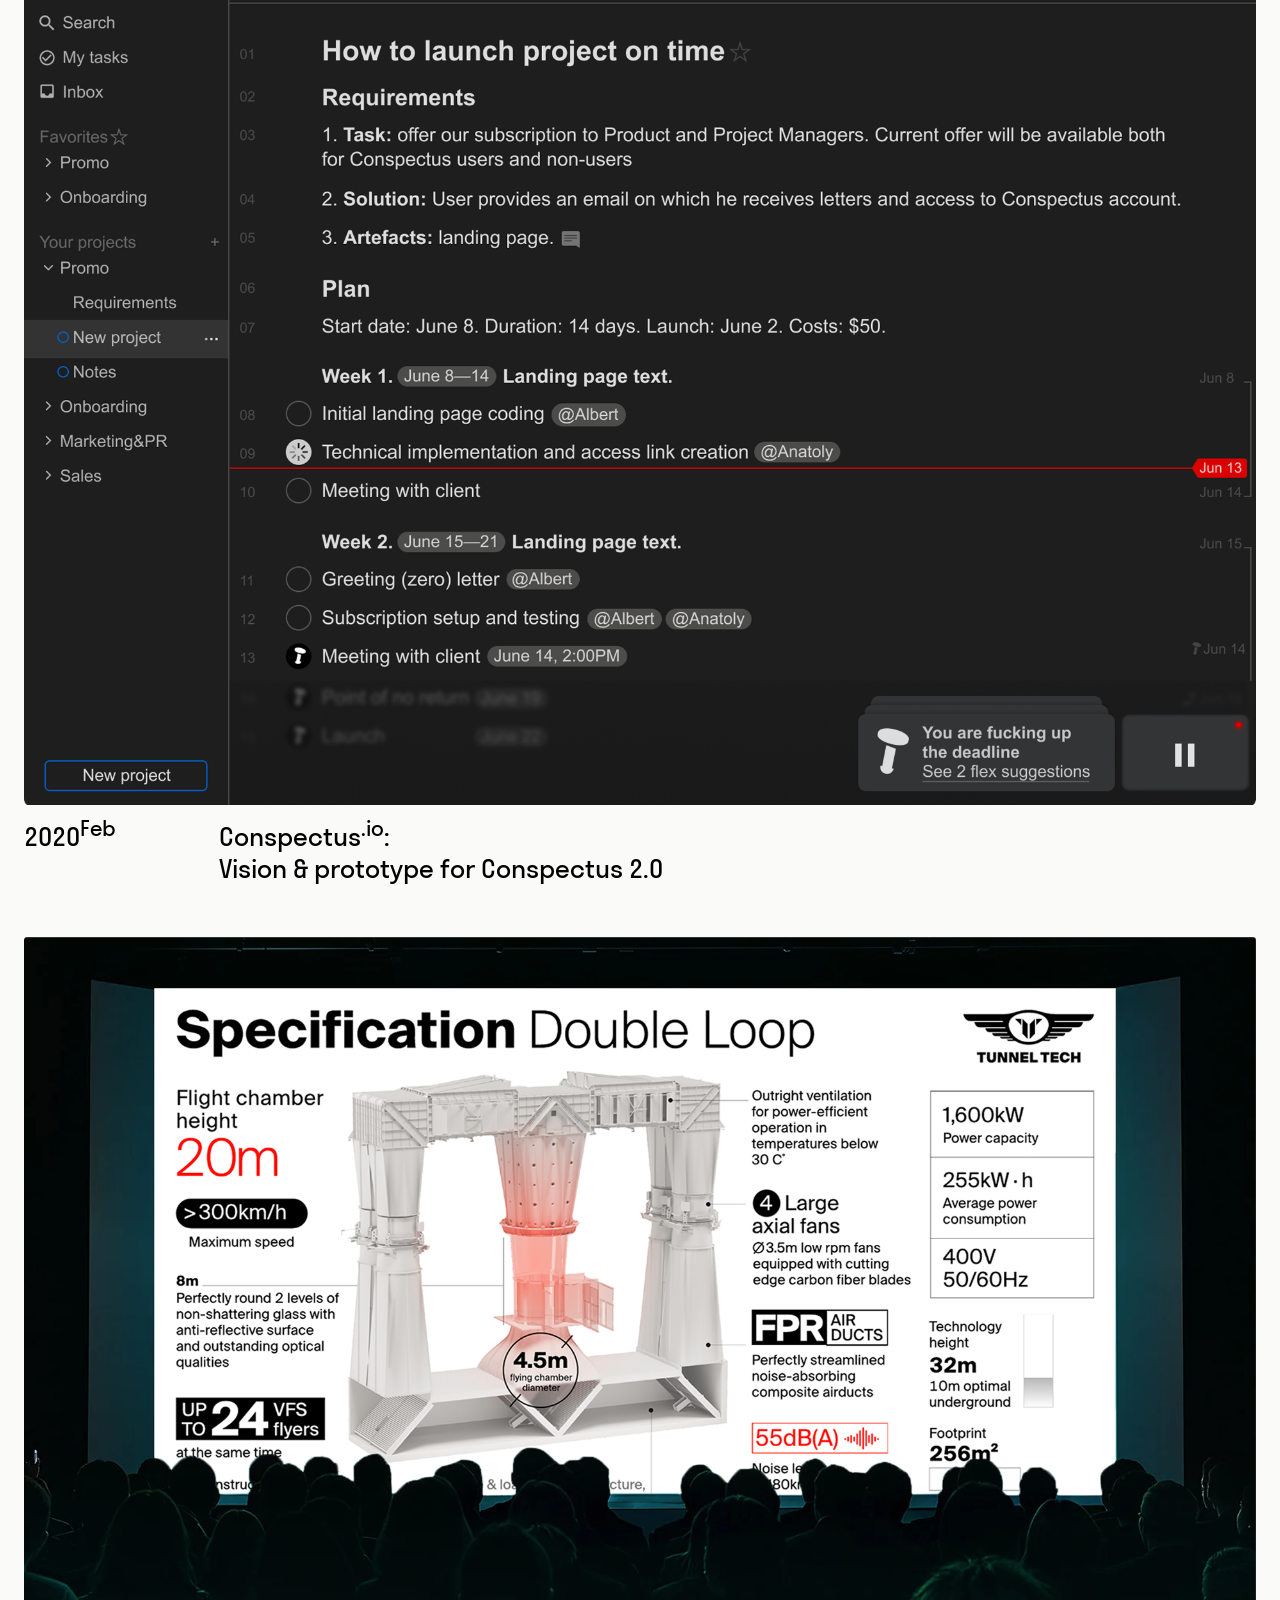
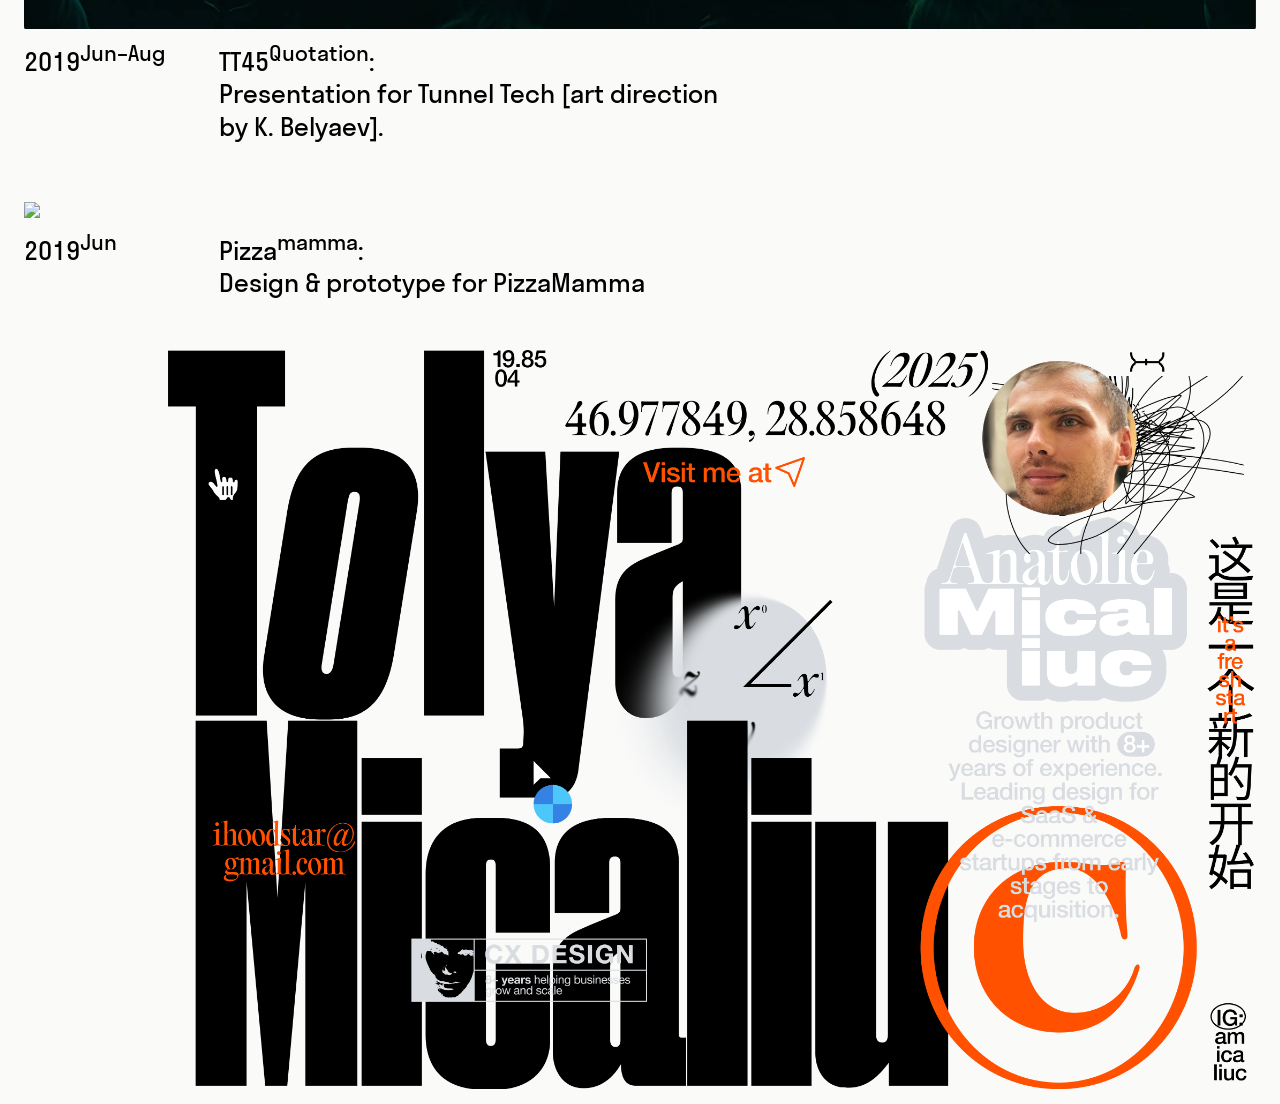
==== commit b5d04dcd: "Add custom cursor, page transitions, vision page updates - Custom cursor dot with inversion effect (" ====
--- a/Index.html
+++ b/Index.html
@@ -139,6 +139,7 @@
         </h3>
     </div>
 
+    <a href="vision.html" style="text-decoration:none;color:inherit;display:block;">
     <div class="imgcard" id="interactive-card" style="margin-bottom: 35px;">
         <img src="./img/Goparrot.png">
         <div class="project-info">
@@ -147,6 +148,7 @@
 
         </div>
     </div>
+    </a>
 
 
     <div style="margin-bottom: 50px;">
@@ -260,7 +262,7 @@
             });
         }
     </script>
-
+    <script src="./transitions.js"></script>
 
 </body>
 
--- a/styles.css
+++ b/styles.css
@@ -16,6 +16,32 @@
 
 .gridcard {
     margin-top: 16px;
+}
+
+/* Custom cursor */
+@media (pointer: fine) {
+    body, a, button { cursor: none !important; }
+
+    .cursor-dot {
+        position: fixed;
+        width: 20px;
+        height: 20px;
+        background: #fff;
+        border-radius: 50%;
+        pointer-events: none;
+        transform: translate(-50%, -50%);
+        z-index: 99999;
+        opacity: 0;
+        mix-blend-mode: difference;
+        transition: width 0.3s ease, height 0.3s ease, opacity 0.2s ease;
+    }
+
+    .cursor-dot.visible { opacity: 1; }
+
+    .cursor-dot.hovering {
+        width: 56px;
+        height: 56px;
+    }
 }
 
 body {
@@ -29,7 +55,7 @@
     font-weight: 500;
     line-height: 125%;
     color: #000000;
-    background-color: #ffffff;
+    background-color: #FAFAF9;
 }
 
 h1 {
@@ -236,6 +262,14 @@
     margin: 0;
 }
 
+a:has(.project-info) .project-info p {
+    transition: color 0.2s ease;
+}
+
+a:has(.project-info) .project-info:hover p {
+    color: #FF5100;
+}
+
 
 .card {
     max-width: 665px;
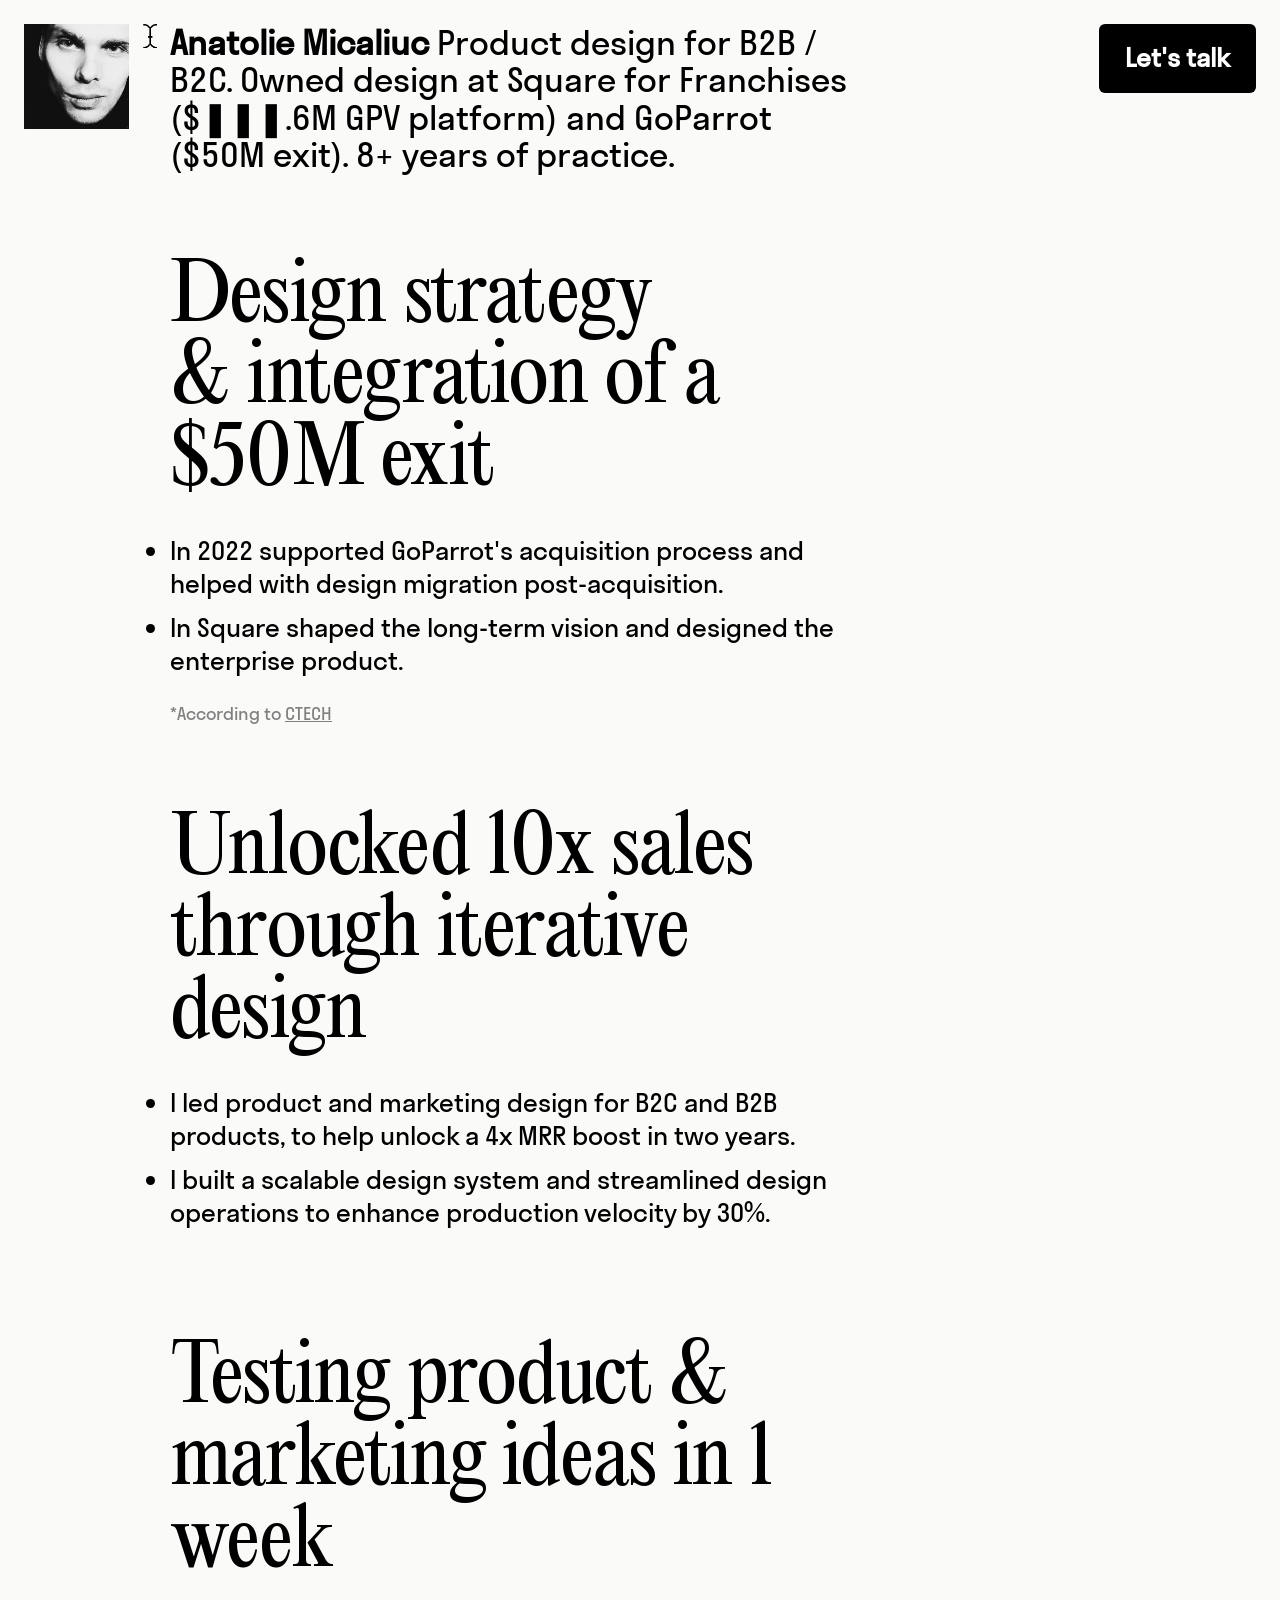
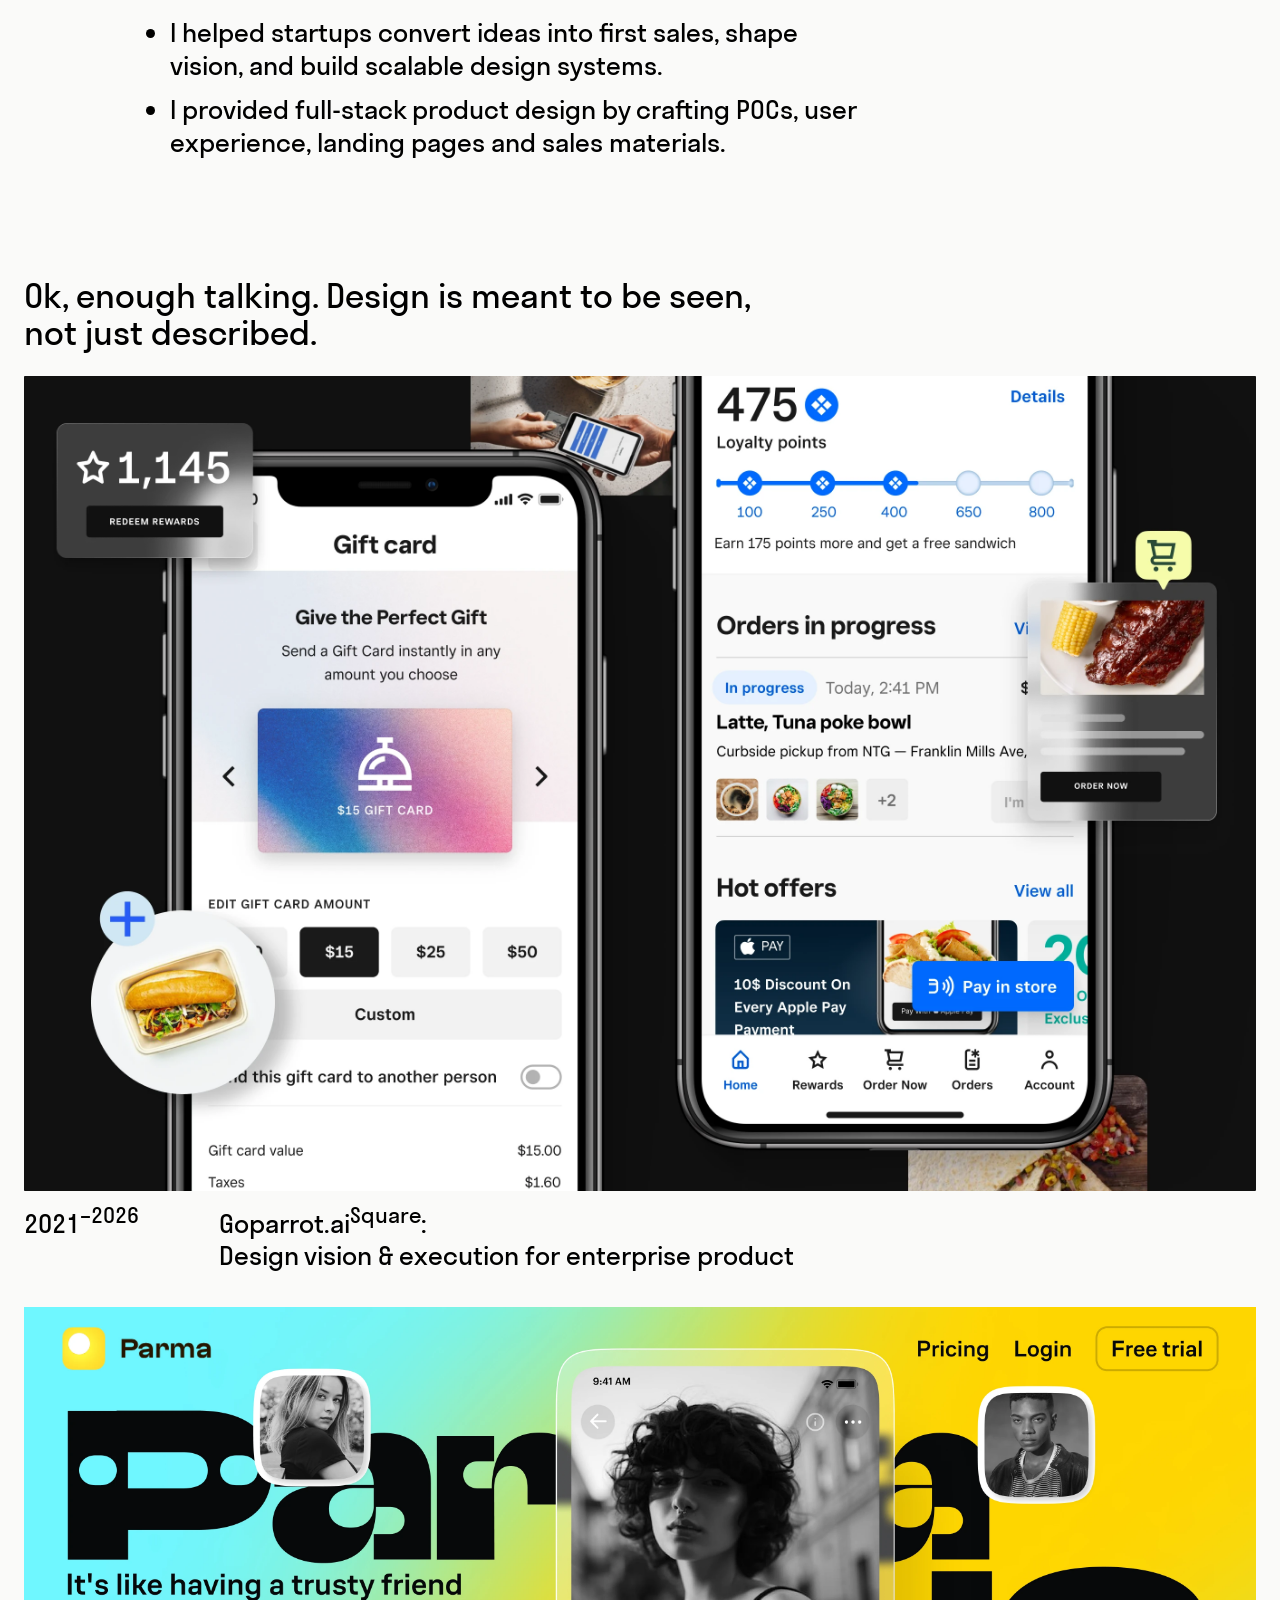
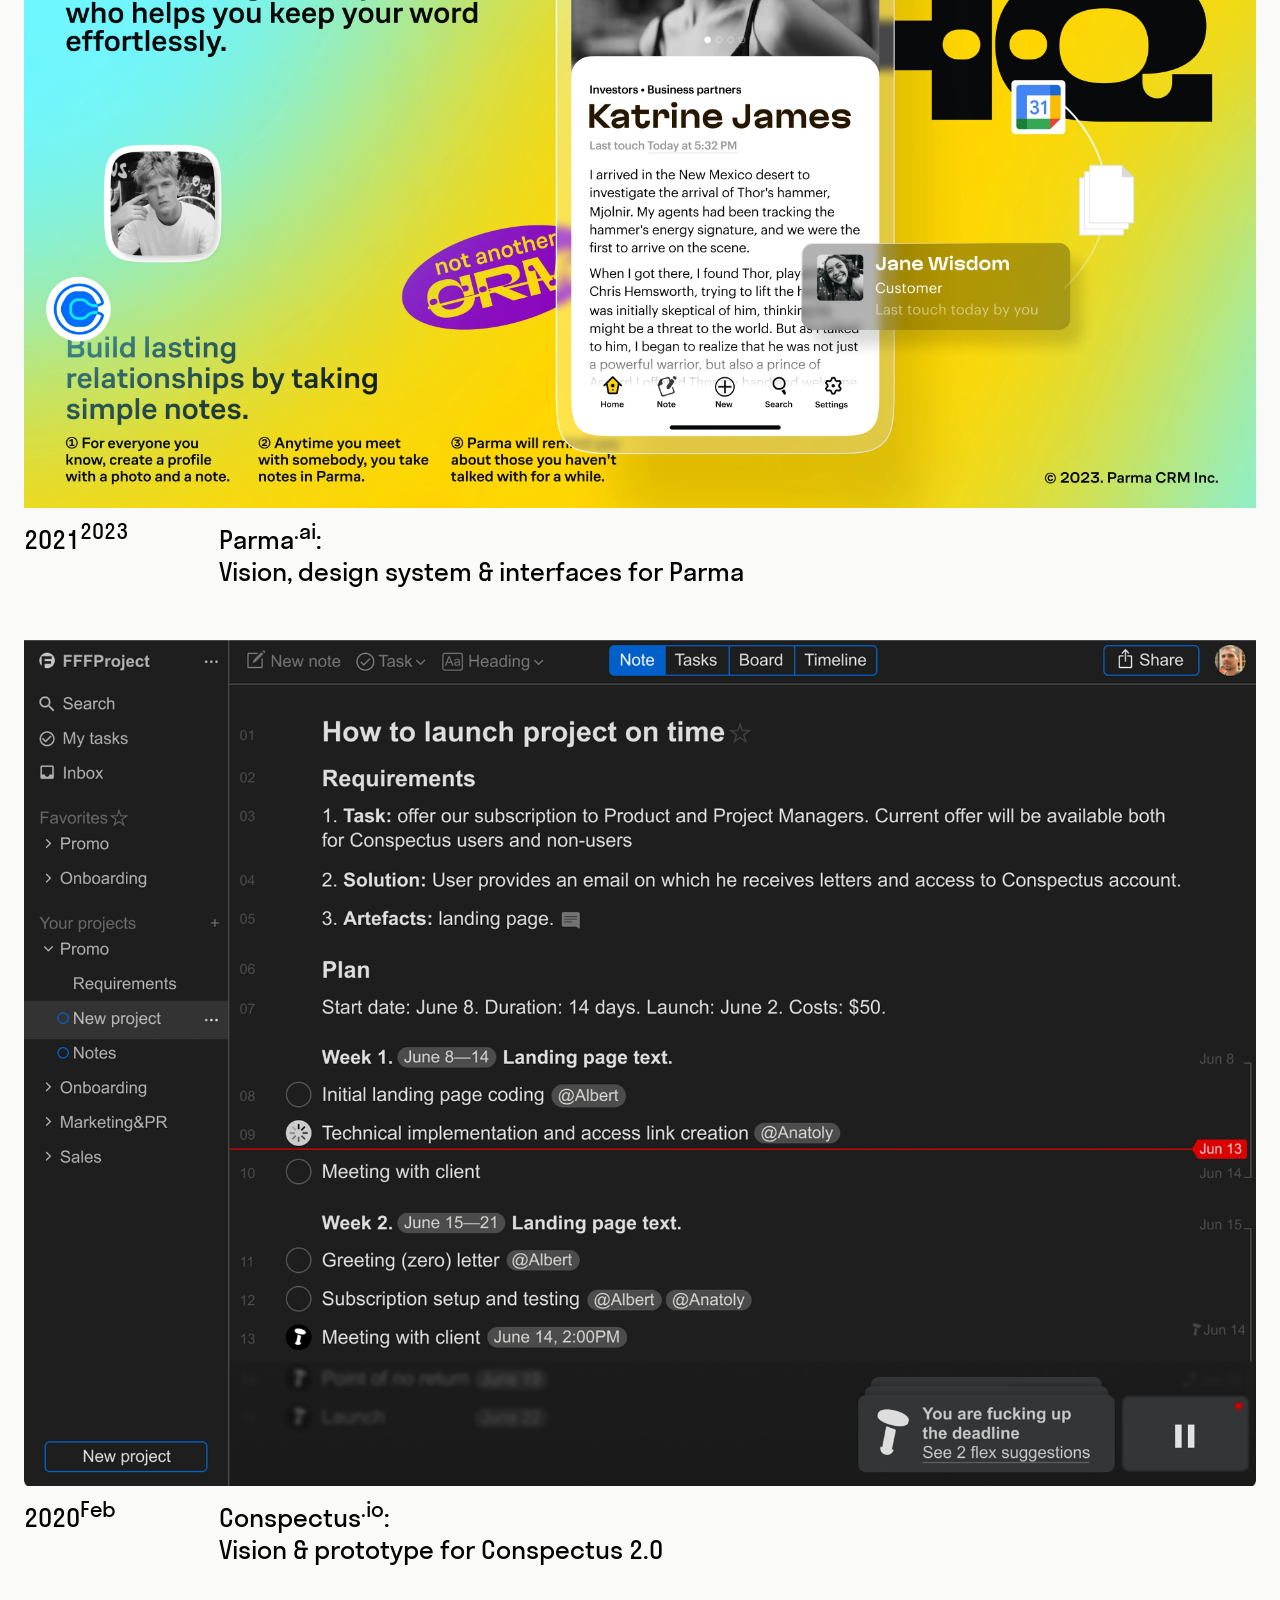
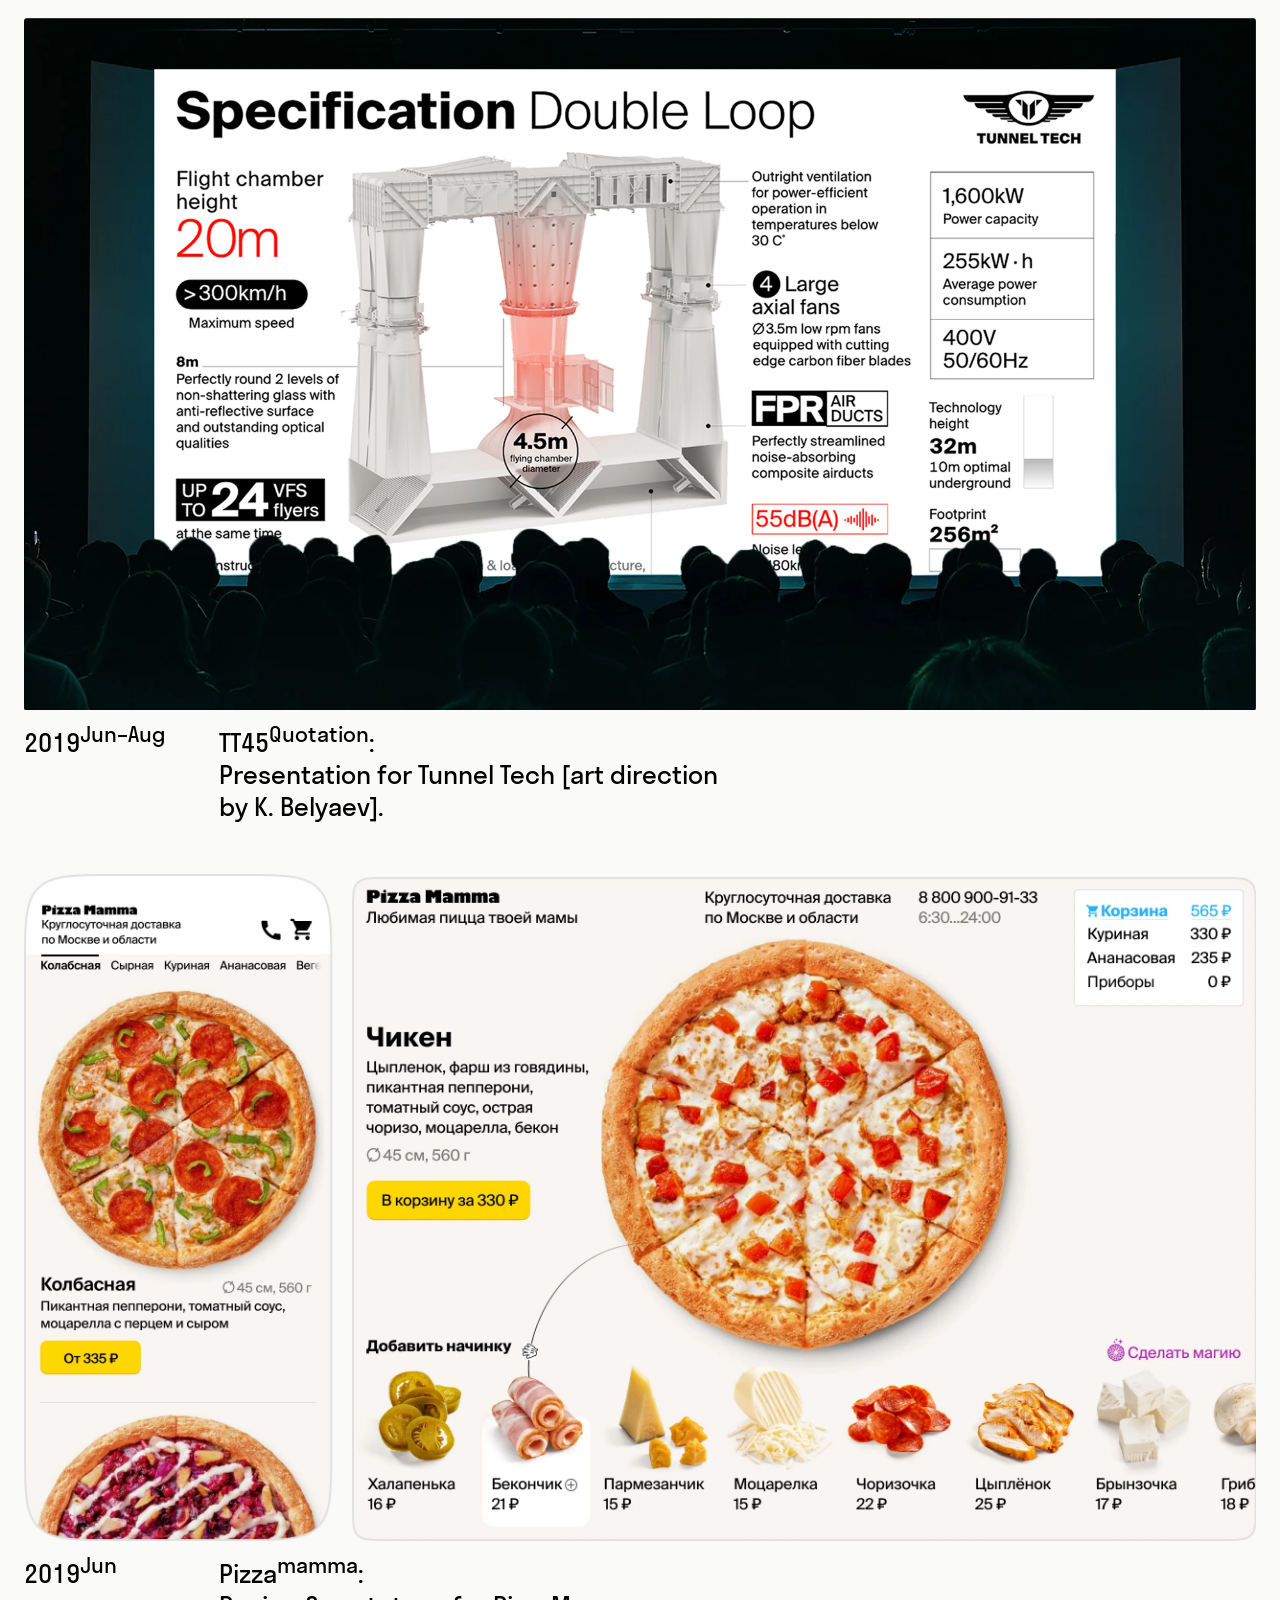
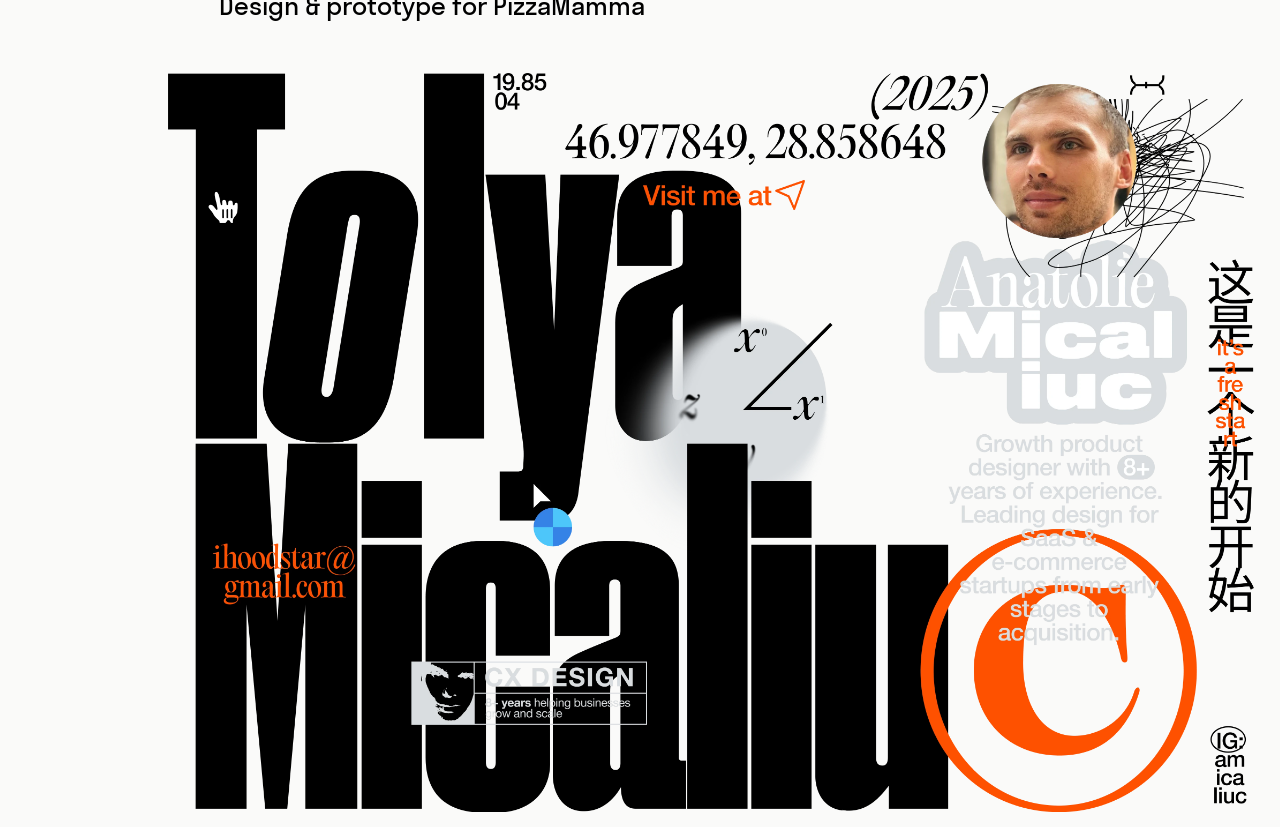
==== commit 9dab7f72: "Apply WebP + lazy loading to Index.html (missed in previous commit) Co-Authored-By: Claude Sonnet 4." ====
--- a/Index.html
+++ b/Index.html
@@ -141,7 +141,7 @@
 
     <a href="vision.html" style="text-decoration:none;color:inherit;display:block;">
     <div class="imgcard" id="interactive-card" style="margin-bottom: 35px;">
-        <img src="./img/Goparrot.png">
+        <picture><source srcset="./img/Goparrot.webp" type="image/webp"><img src="./img/Goparrot.png"></picture>
         <div class="project-info">
             <p>2021<sup>–2026</sup></p>
             <p>Goparrot.ai<sup>Square</sup>:<br> Design vision & execution for enterprise product </p>
@@ -152,7 +152,7 @@
 
 
     <div style="margin-bottom: 50px;">
-        <img src="./img/Parma.png">
+        <picture><source srcset="./img/Parma.webp" type="image/webp"><img src="./img/Parma.png" loading="lazy"></picture>
         <div class="project-info">
             <p>2021<sup>2023</sup></p>
             <p>Parma<sup>.ai</sup>:<br> Vision, design system & interfaces for Parma </p>
@@ -163,7 +163,7 @@
 
 
     <div style="margin-bottom: 50px;">
-        <img src="./img/Conspectus.png">
+        <picture><source srcset="./img/Conspectus.webp" type="image/webp"><img src="./img/Conspectus.png" loading="lazy"></picture>
         <div class="project-info">
             <p>2020<sup>Feb</sup></p>
             <p>Conspectus<sup>.io</sup>:<br> Vision & prototype for Conspectus 2.0 </p>
@@ -173,7 +173,7 @@
 
 
     <div style="margin-bottom: 50px;">
-        <img src="./img/Tunnel.png">
+        <picture><source srcset="./img/Tunnel.webp" type="image/webp"><img src="./img/Tunnel.png" loading="lazy"></picture>
         <div class="project-info">
             <p>2019<sup>Jun–Aug</sup></p>
             <p>TT45<sup>Quotation</sup>:<br> Presentation for Tunnel Tech [art direction by K. Belyaev].</p>
@@ -182,7 +182,7 @@
 
 
     <div style="margin-bottom: 50px;">
-        <img src="./img/pizza.png">
+        <picture><source srcset="./img/Pizza.webp" type="image/webp"><img src="./img/pizza.png" loading="lazy"></picture>
         <div class="project-info">
             <p>2019<sup>Jun</sup></p>
             <p>Pizza<sup>mamma</sup>:<br> Design & prototype for PizzaMamma</p>
@@ -217,7 +217,7 @@
 
     <div class="footerimg">
 
-        <img src="./img/Footer.png">
+        <picture><source srcset="./img/Footer.webp" type="image/webp"><img src="./img/Footer.png" loading="lazy"></picture>
     </div>
 
 
--- a/styles.css
+++ b/styles.css
@@ -60,7 +60,7 @@
 
 h1 {
     font-family: 'EditorialNew', Georgia, serif;
-    font-size: clamp(52px, 8vw, 88px); /* Minimum, preferred, maximum */
+    font-size: clamp(52px, 7vw, 78px); /* Minimum, preferred, maximum */
     line-height: 105%;
     letter-spacing: -0.01em;
     max-width: 100%;
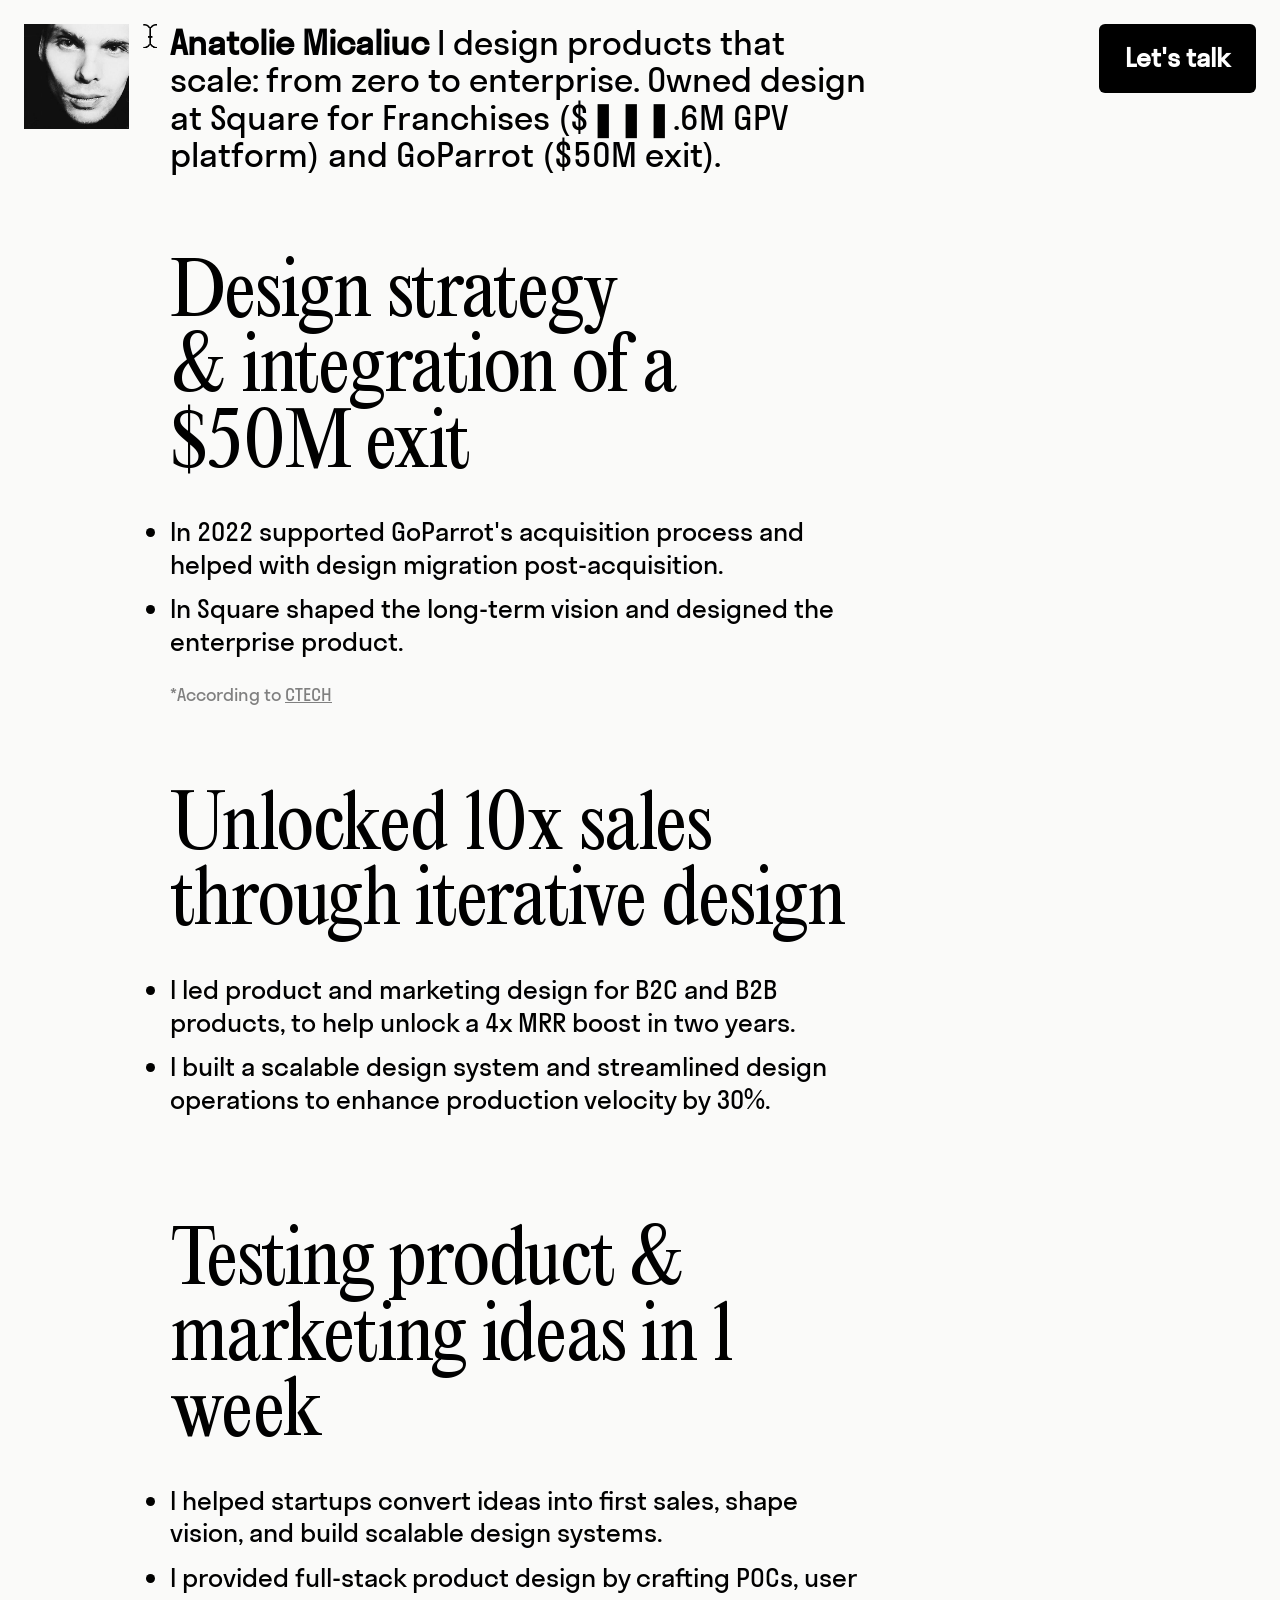
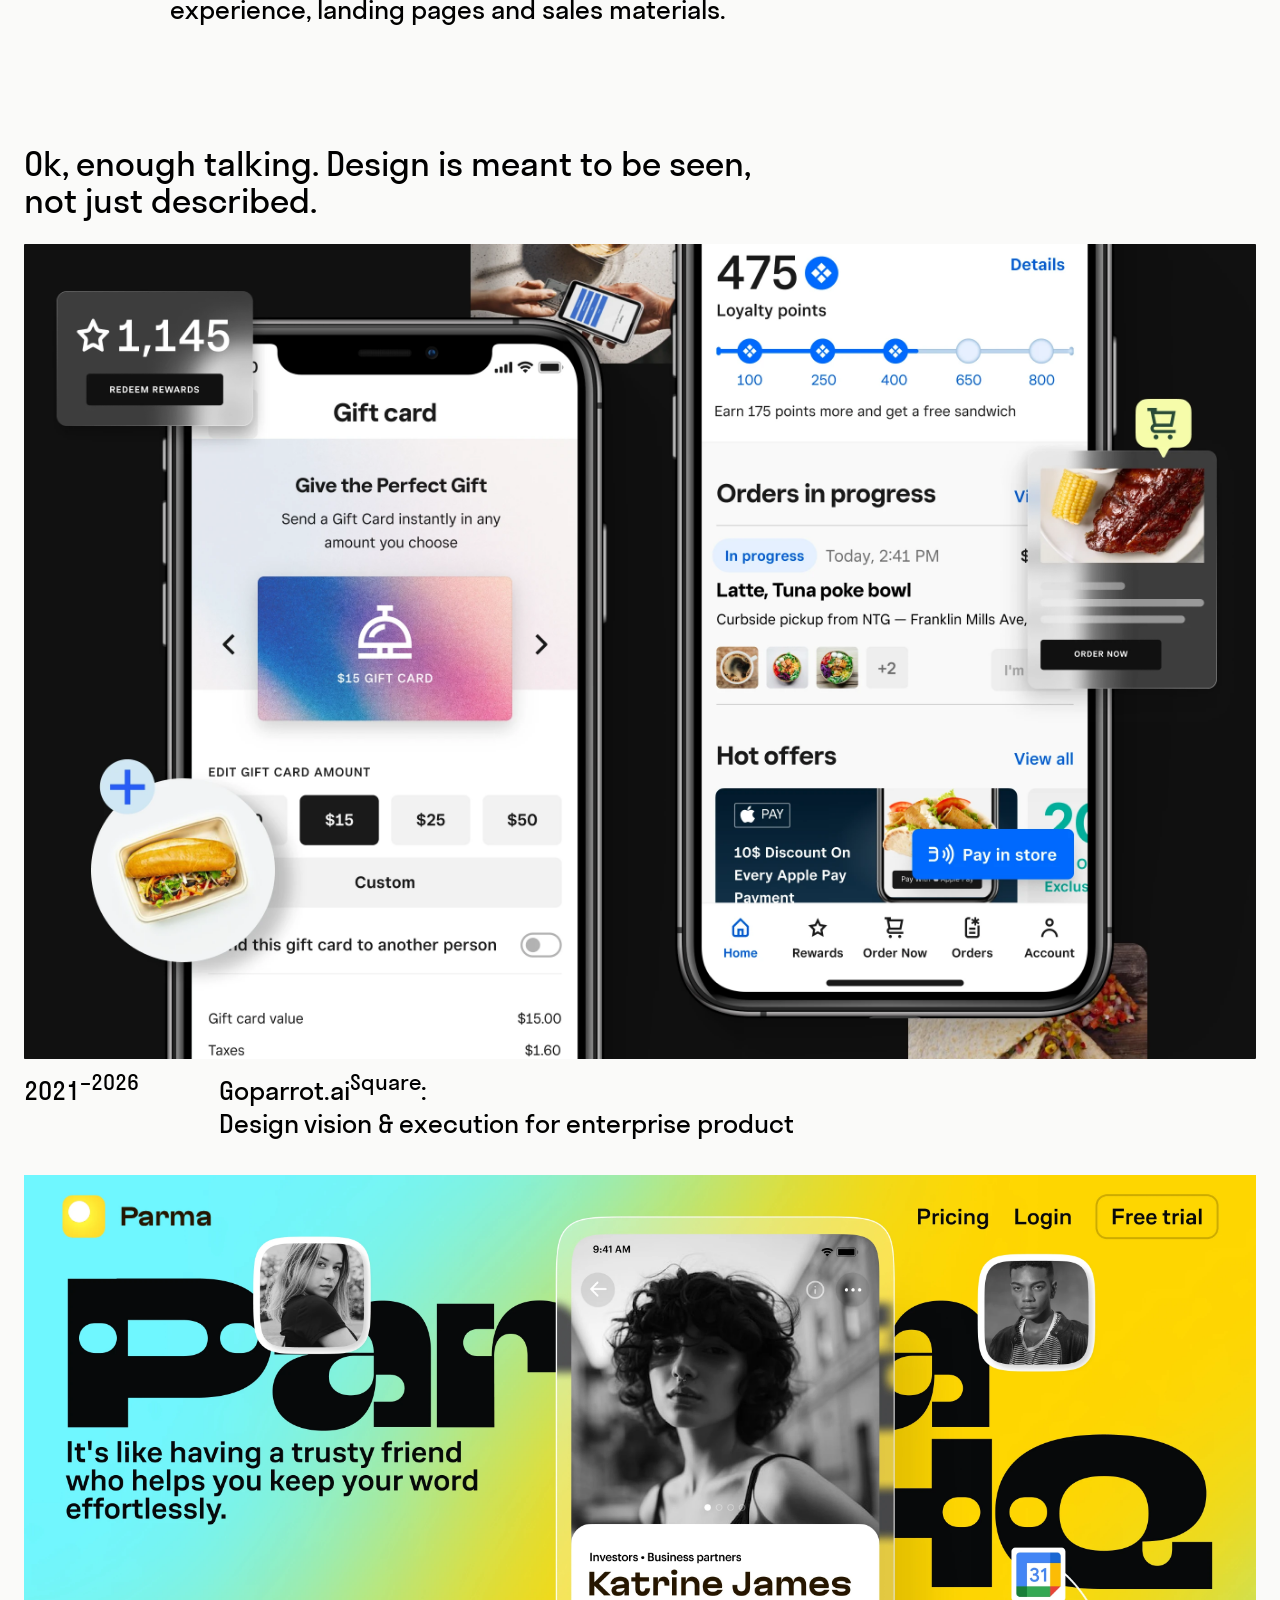
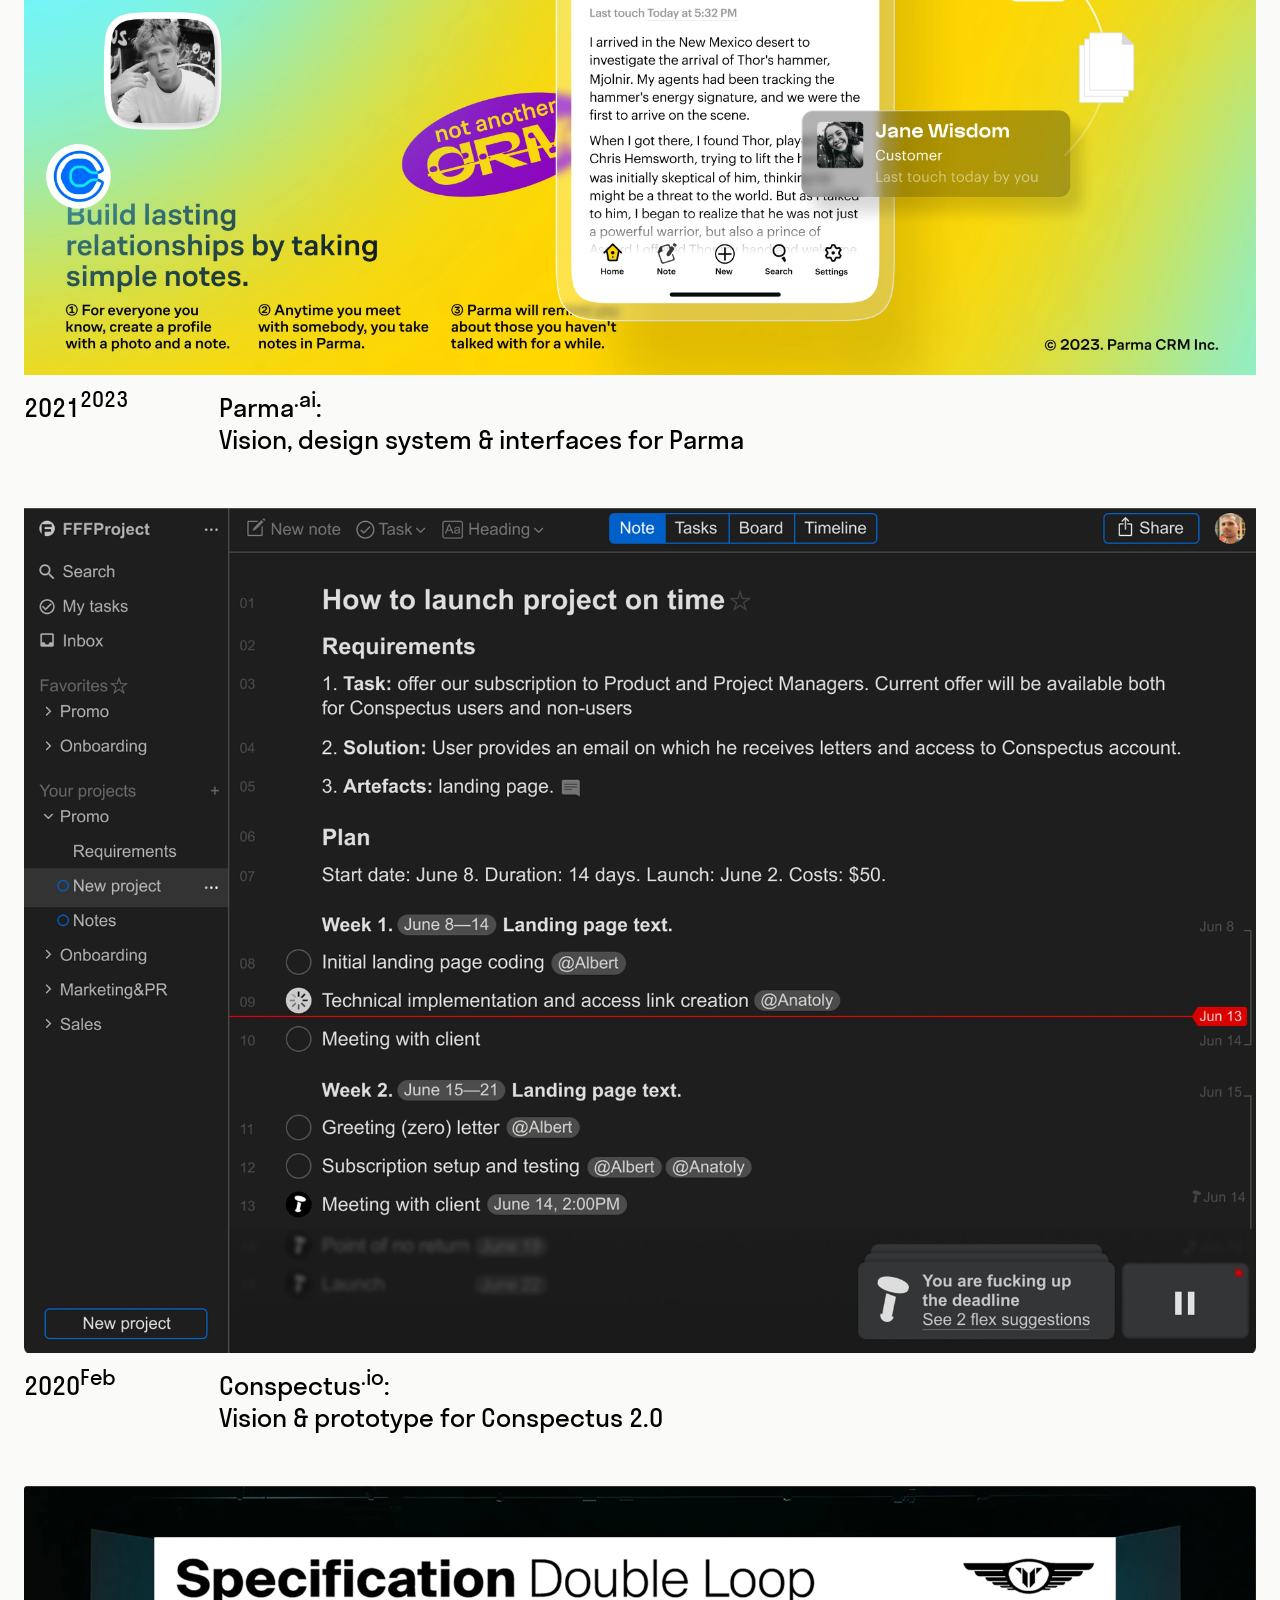
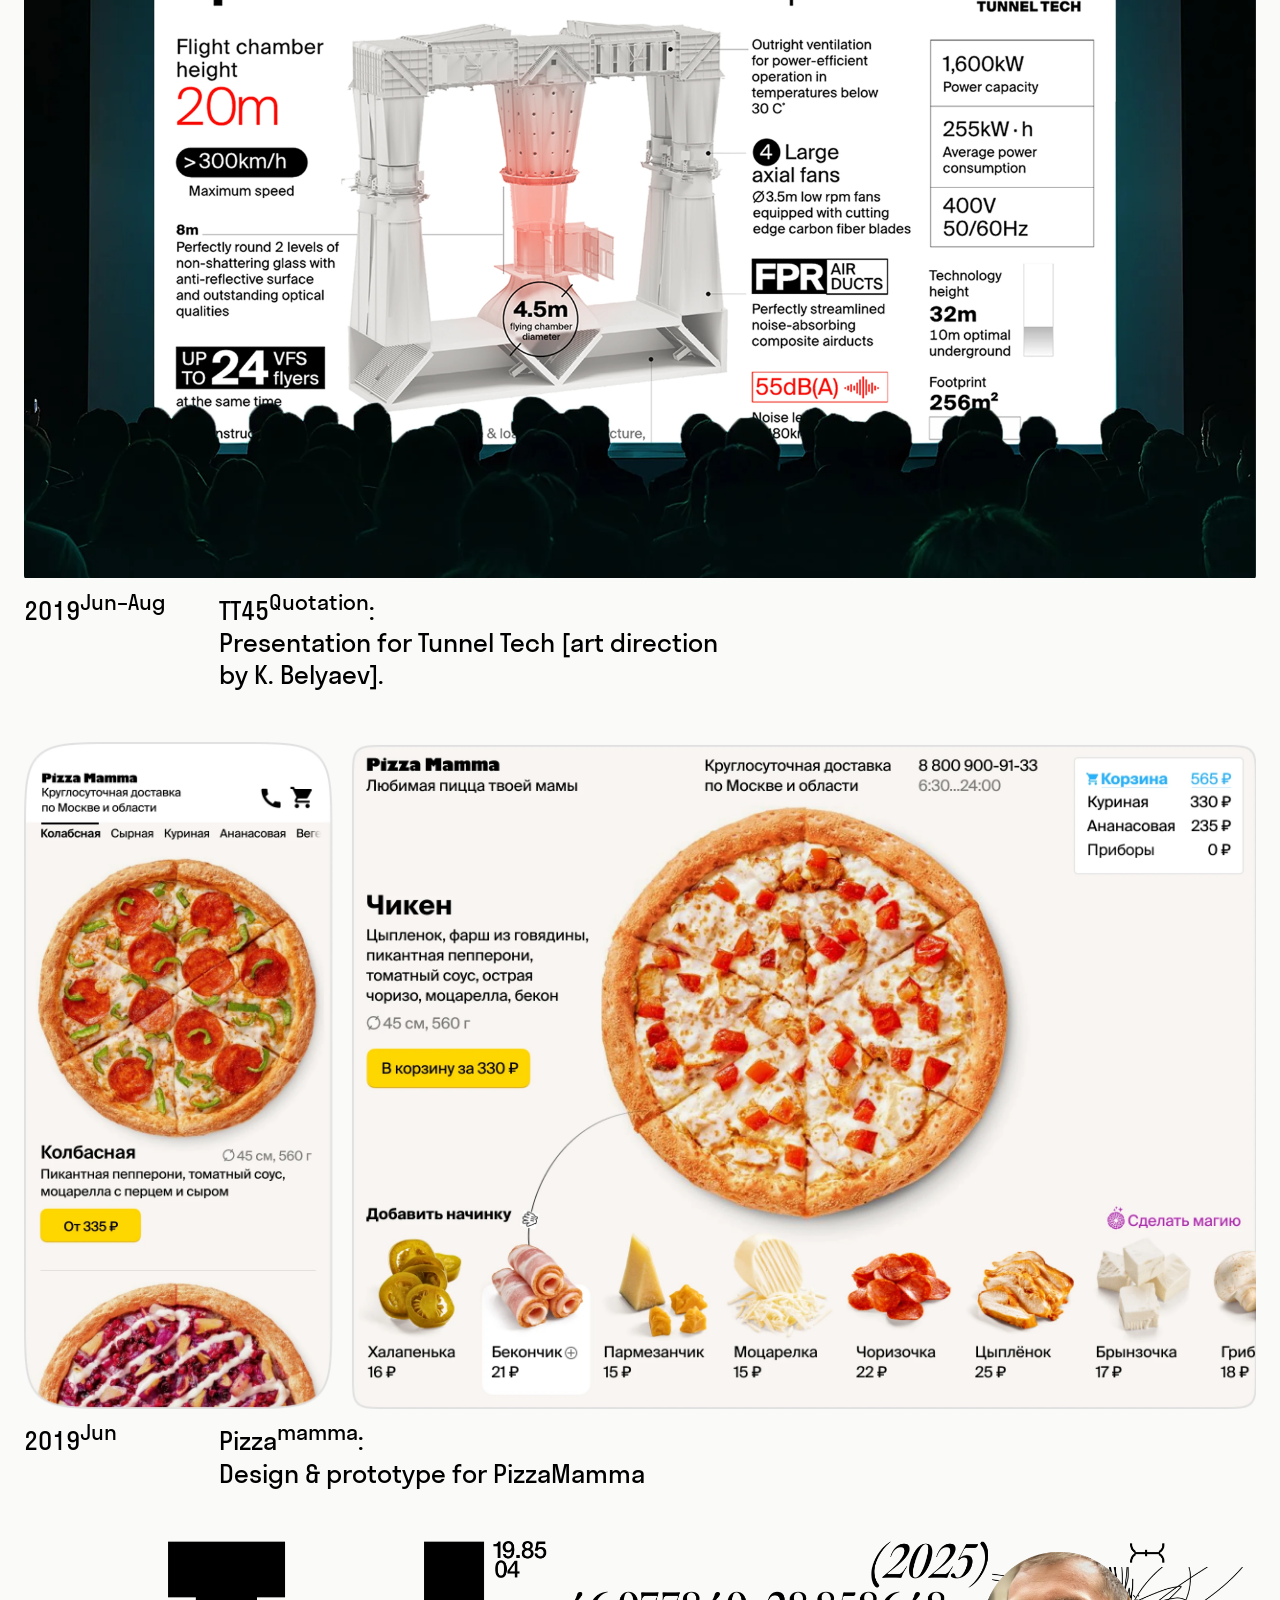
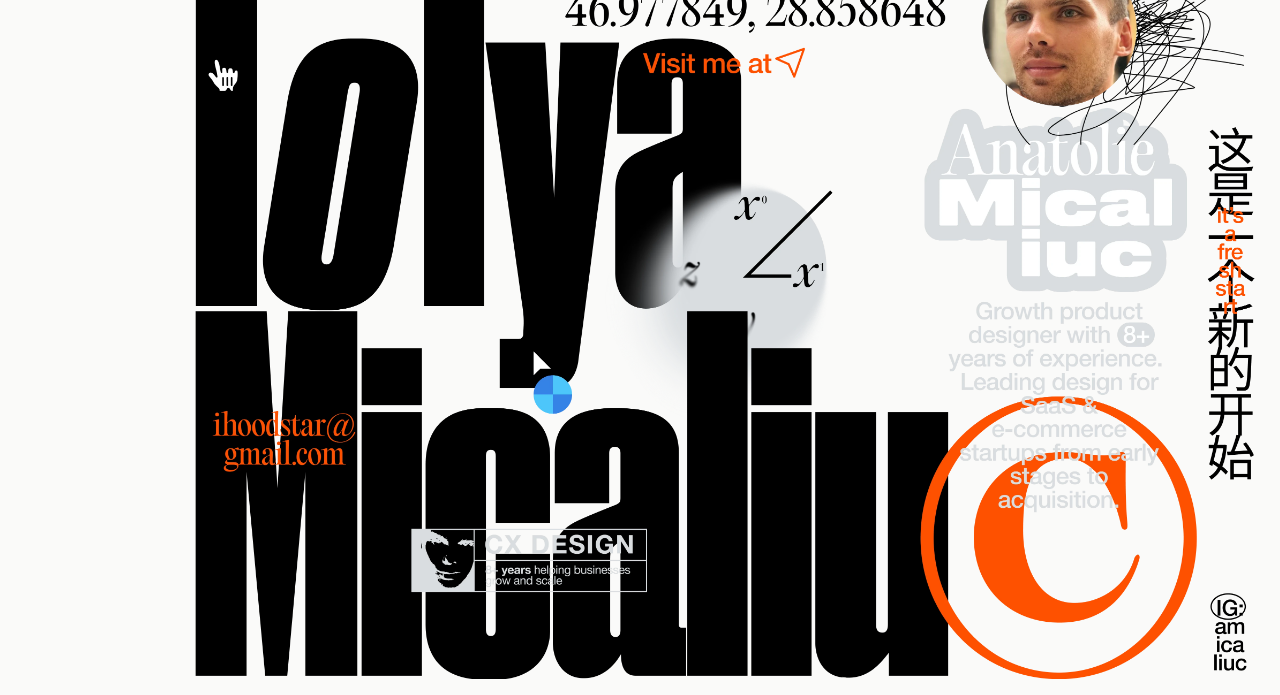
==== commit 9cac63db: "Update project files" ====
--- a/Index.html
+++ b/Index.html
@@ -4,7 +4,7 @@
 <head>
     <meta charset="UTF-8">
     <meta name="viewport" content="width=device-width, initial-scale=1.0">
-    <title>Portfolio</title>
+    <title>Anatolie Micaliuc — Design that scales</title>
     <link rel="stylesheet" href="styles.css">
 
     <!-- Open Graph Meta Tags -->
@@ -73,7 +73,9 @@
         <div class="top-left-content">
         </div>
 
-        <h3 style="max-width: 700px; padding-bottom: 80px;"><strong>Anatolie Micaliuc</strong> Product design for B2B / B2C. Owned design at Square for Franchises ($&#10074;&#10074;&#10074;.6M GPV platform) and GoParrot ($50M exit). 8+ years of practice.</h3>
+        <h3 style="max-width: 700px; padding-bottom: 80px;"><strong>Anatolie Micaliuc</strong> I design products that
+            scale: from zero to enterprise. Owned design at Square for Franchises ($❚❚❚.6M GPV platform) and GoParrot
+            ($50M exit).</h3>
 
         <div id="acquisition">
             <div style="max-width: 700px; padding-bottom: 80px;">
@@ -140,19 +142,23 @@
     </div>
 
     <a href="vision.html" style="text-decoration:none;color:inherit;display:block;">
-    <div class="imgcard" id="interactive-card" style="margin-bottom: 35px;">
-        <picture><source srcset="./img/Goparrot.webp" type="image/webp"><img src="./img/Goparrot.png"></picture>
-        <div class="project-info">
-            <p>2021<sup>–2026</sup></p>
-            <p>Goparrot.ai<sup>Square</sup>:<br> Design vision & execution for enterprise product </p>
-
-        </div>
-    </div>
+        <div class="imgcard" id="interactive-card" style="margin-bottom: 35px;">
+            <picture>
+                <source srcset="./img/Goparrot.webp" type="image/webp"><img src="./img/Goparrot.png">
+            </picture>
+            <div class="project-info">
+                <p>2021<sup>–2026</sup></p>
+                <p>Goparrot.ai<sup>Square</sup>:<br> Design vision & execution for enterprise product </p>
+
+            </div>
+        </div>
     </a>
 
 
     <div style="margin-bottom: 50px;">
-        <picture><source srcset="./img/Parma.webp" type="image/webp"><img src="./img/Parma.png" loading="lazy"></picture>
+        <picture>
+            <source srcset="./img/Parma.webp" type="image/webp"><img src="./img/Parma.png" loading="lazy">
+        </picture>
         <div class="project-info">
             <p>2021<sup>2023</sup></p>
             <p>Parma<sup>.ai</sup>:<br> Vision, design system & interfaces for Parma </p>
@@ -163,7 +169,9 @@
 
 
     <div style="margin-bottom: 50px;">
-        <picture><source srcset="./img/Conspectus.webp" type="image/webp"><img src="./img/Conspectus.png" loading="lazy"></picture>
+        <picture>
+            <source srcset="./img/Conspectus.webp" type="image/webp"><img src="./img/Conspectus.png" loading="lazy">
+        </picture>
         <div class="project-info">
             <p>2020<sup>Feb</sup></p>
             <p>Conspectus<sup>.io</sup>:<br> Vision & prototype for Conspectus 2.0 </p>
@@ -173,7 +181,9 @@
 
 
     <div style="margin-bottom: 50px;">
-        <picture><source srcset="./img/Tunnel.webp" type="image/webp"><img src="./img/Tunnel.png" loading="lazy"></picture>
+        <picture>
+            <source srcset="./img/Tunnel.webp" type="image/webp"><img src="./img/Tunnel.png" loading="lazy">
+        </picture>
         <div class="project-info">
             <p>2019<sup>Jun–Aug</sup></p>
             <p>TT45<sup>Quotation</sup>:<br> Presentation for Tunnel Tech [art direction by K. Belyaev].</p>
@@ -182,7 +192,9 @@
 
 
     <div style="margin-bottom: 50px;">
-        <picture><source srcset="./img/Pizza.webp" type="image/webp"><img src="./img/pizza.png" loading="lazy"></picture>
+        <picture>
+            <source srcset="./img/Pizza.webp" type="image/webp"><img src="./img/pizza.png" loading="lazy">
+        </picture>
         <div class="project-info">
             <p>2019<sup>Jun</sup></p>
             <p>Pizza<sup>mamma</sup>:<br> Design & prototype for PizzaMamma</p>
@@ -217,7 +229,9 @@
 
     <div class="footerimg">
 
-        <picture><source srcset="./img/Footer.webp" type="image/webp"><img src="./img/Footer.png" loading="lazy"></picture>
+        <picture>
+            <source srcset="./img/Footer.webp" type="image/webp"><img src="./img/Footer.png" loading="lazy">
+        </picture>
     </div>
 
 
--- a/styles.css
+++ b/styles.css
@@ -11,7 +11,7 @@
     grid-template-columns: 1fr 3fr;
     grid-gap: 0px;
     margin-top: 90px;
-   
+
 }
 
 .gridcard {
@@ -20,7 +20,12 @@
 
 /* Custom cursor */
 @media (pointer: fine) {
-    body, a, button { cursor: none !important; }
+
+    body,
+    a,
+    button {
+        cursor: none !important;
+    }
 
     .cursor-dot {
         position: fixed;
@@ -36,7 +41,9 @@
         transition: width 0.3s ease, height 0.3s ease, opacity 0.2s ease;
     }
 
-    .cursor-dot.visible { opacity: 1; }
+    .cursor-dot.visible {
+        opacity: 1;
+    }
 
     .cursor-dot.hovering {
         width: 56px;
@@ -60,7 +67,8 @@
 
 h1 {
     font-family: 'EditorialNew', Georgia, serif;
-    font-size: clamp(52px, 7vw, 78px); /* Minimum, preferred, maximum */
+    font-size: clamp(52px, 7vw, 72px);
+    /* Minimum, preferred, maximum */
     line-height: 105%;
     letter-spacing: -0.01em;
     max-width: 100%;
@@ -82,7 +90,7 @@
 
 p {
     margin-top: 12px;
- }
+}
 
 
 .caption {
@@ -98,25 +106,30 @@
 
 
 ul {
-    
-    padding: 0; /* Removes all padding */
- 
+
+    padding: 0;
+    /* Removes all padding */
+
 
 }
 
 li {
-    margin-bottom: 12px; /* Adjust the value as needed */
+    margin-bottom: 12px;
+    /* Adjust the value as needed */
 }
 
 .button {
     display: inline-block;
-    margin-top: 0px; /* Adjust spacing between the button and the ul */
+    margin-top: 0px;
+    /* Adjust spacing between the button and the ul */
     margin-bottom: 16px;
-    padding: 18px 26px; /* Adjust padding for the button size */
+    padding: 18px 26px;
+    /* Adjust padding for the button size */
     font-size: 26px;
     font-weight: 600;
     color: #000000;
-    background-color: #00000010; /* Button background color */
+    background-color: #00000010;
+    /* Button background color */
     border: none;
     border-radius: 6px;
     cursor: pointer;
@@ -127,7 +140,8 @@
 
 .button:hover {
     color: #ffffff;
-    background-color: #FF5100; /* Darker shade on hover */
+    background-color: #FF5100;
+    /* Darker shade on hover */
 }
 
 .primary-button {
@@ -160,22 +174,28 @@
     display: flex;
     align-items: flex-start;
     justify-content: space-between;
-    padding: 24px 24px; /* Match body's left and right padding */
-    background-color: transparent; /* Ensure background doesn't interfere */
+    padding: 24px 24px;
+    /* Match body's left and right padding */
+    background-color: transparent;
+    /* Ensure background doesn't interfere */
 }
 
 .sticky-image {
-    width: 133px; /* Adjust the size of the image */
+    width: 133px;
+    /* Adjust the size of the image */
     height: auto;
-   
+
 }
 
 .top-right-content {
     display: flex;
-    flex-direction: row; /* Change to row to align items horizontally */
-    align-items: flex-start; /* Center items vertically */
-    gap: 32px; /* Space between nav-links and button */
-    margin-top: 0; /* Remove top margin */
+    flex-direction: row;
+    /* Change to row to align items horizontally */
+    align-items: center;
+    gap: 32px;
+    /* Space between nav-links and button */
+    margin-top: 0;
+    /* Remove top margin */
 }
 
 .top-left-content {
@@ -186,14 +206,17 @@
 
 .nav-links {
     display: none;
-    gap: 16px; /* Space between individual links */
-    margin-top: -10px; /* Remove any margin */
+    gap: 16px;
+    /* Space between individual links */
+    margin-top: 0;
     font-size: 26px;
 }
 
 .nav-links a {
-    font-size: 26px; /* Same as p style */
-    line-height: 125%; /* Same as p style */
+    font-size: 26px;
+    /* Same as p style */
+    line-height: 125%;
+    /* Same as p style */
     font-weight: 500;
     color: #0b0b0b;
     text-decoration: none;
@@ -202,15 +225,19 @@
 }
 
 .nav-links a:hover {
-    color: #FF5100; /* Highlight color on hover */
+    color: #FF5100;
+    /* Highlight color on hover */
 }
 
 .sticky-svg {
     position: fixed;
-    top: 116px; /* Adjust this value to position below top-right-content */
-    right: 28px; /* Match top-bar padding */
+    top: 116px;
+    /* Adjust this value to position below top-right-content */
+    right: 28px;
+    /* Match top-bar padding */
     z-index: 999;
-    width: 300px; /* Adjust size as needed */
+    width: 300px;
+    /* Adjust size as needed */
     height: auto;
     transition: opacity 0.3s ease-out;
 }
@@ -242,14 +269,14 @@
 }
 
 img {
-  width: 100%;
-  height: auto;
-  margin: 0;
+    width: 100%;
+    height: auto;
+    margin: 0;
 }
 
 .footerimg {
     margin-left: 140px;
-    
+
 }
 
 .project-info {
@@ -279,20 +306,20 @@
     padding: 12px 14px;
     border-radius: 4px;
     color: #EE5324;
-    }
+}
 
 .name {
-      margin: 0 0 0px 0;
-      font-weight: 500;
-    }
+    margin: 0 0 0px 0;
+    font-weight: 500;
+}
 
 .title {
-      font-weight: 600;
-      font-size: 55px;
-      line-height: 90%;
-      display: inline-block;
-      
-    }
+    font-weight: 600;
+    font-size: 55px;
+    line-height: 90%;
+    display: inline-block;
+
+}
 
 .carousel {
     position: relative;
@@ -341,30 +368,40 @@
 
 
 [id] {
-    scroll-margin-top: 20px; /* Adjust based on the height of your fixed header */
+    scroll-margin-top: 20px;
+    /* Adjust based on the height of your fixed header */
 }
 
 @media screen and (max-width: 768px) {
 
 
     .highlight {
-        font-size: 20px; /* Smaller font size on mobile */
-        padding: 2px 4px; /* Smaller padding on mobile */
-        margin-top: 40px; /* Adjust margin for mobile */
+        font-size: 20px;
+        /* Smaller font size on mobile */
+        padding: 2px 4px;
+        /* Smaller padding on mobile */
+        margin-top: 40px;
+        /* Adjust margin for mobile */
     }
 
     .title {
-        font-size: 42px; /* Smaller title on mobile */
-        line-height: 90%; /* Adjust line height for mobile */
+        font-size: 42px;
+        /* Smaller title on mobile */
+        line-height: 90%;
+        /* Adjust line height for mobile */
     }
 
     .button,
     .primary-button {
-        font-size: 26px; /* Smaller font size on mobile */
-        padding: 18px 24px; /* Smaller padding on mobile */
-    }
+        font-size: 26px;
+        /* Smaller font size on mobile */
+        padding: 18px 24px;
+        /* Smaller padding on mobile */
+    }
+
     .column-left {
-        margin-left: 0 !important; /* Remove margin on mobile */
+        margin-left: 0 !important;
+        /* Remove margin on mobile */
     }
 
     .gridcard {
@@ -385,36 +422,39 @@
 
     .footerimg {
         margin-left: 0 !important;
-        
+
     }
 
     .sticky-svg {
-        display: none; /* Hide on mobile */
+        display: none;
+        /* Hide on mobile */
     }
 
     .column-left {
-        margin-top: 0 !important; /* Remove margin on mobile */
-    }
-
-
-#acquisition {
         margin-top: 0 !important;
-    }
-
-#scale {
+        /* Remove margin on mobile */
+    }
+
+
+    #acquisition {
         margin-top: 0 !important;
     }
 
-#early_stage {
+    #scale {
         margin-top: 0 !important;
     }
 
+    #early_stage {
+        margin-top: 0 !important;
+    }
+
 
 }
 
 @media screen and (max-width: 999px) {
-     .sticky-svg {
-        display: none; /* Hide on mobile */
+    .sticky-svg {
+        display: none;
+        /* Hide on mobile */
     }
 
 }
@@ -433,7 +473,4 @@
     src: url('./fonts/EditorialNew-Variable.woff2') format('woff2');
     font-weight: 100 900;
     font-style: normal;
-}
-
-
-
+}
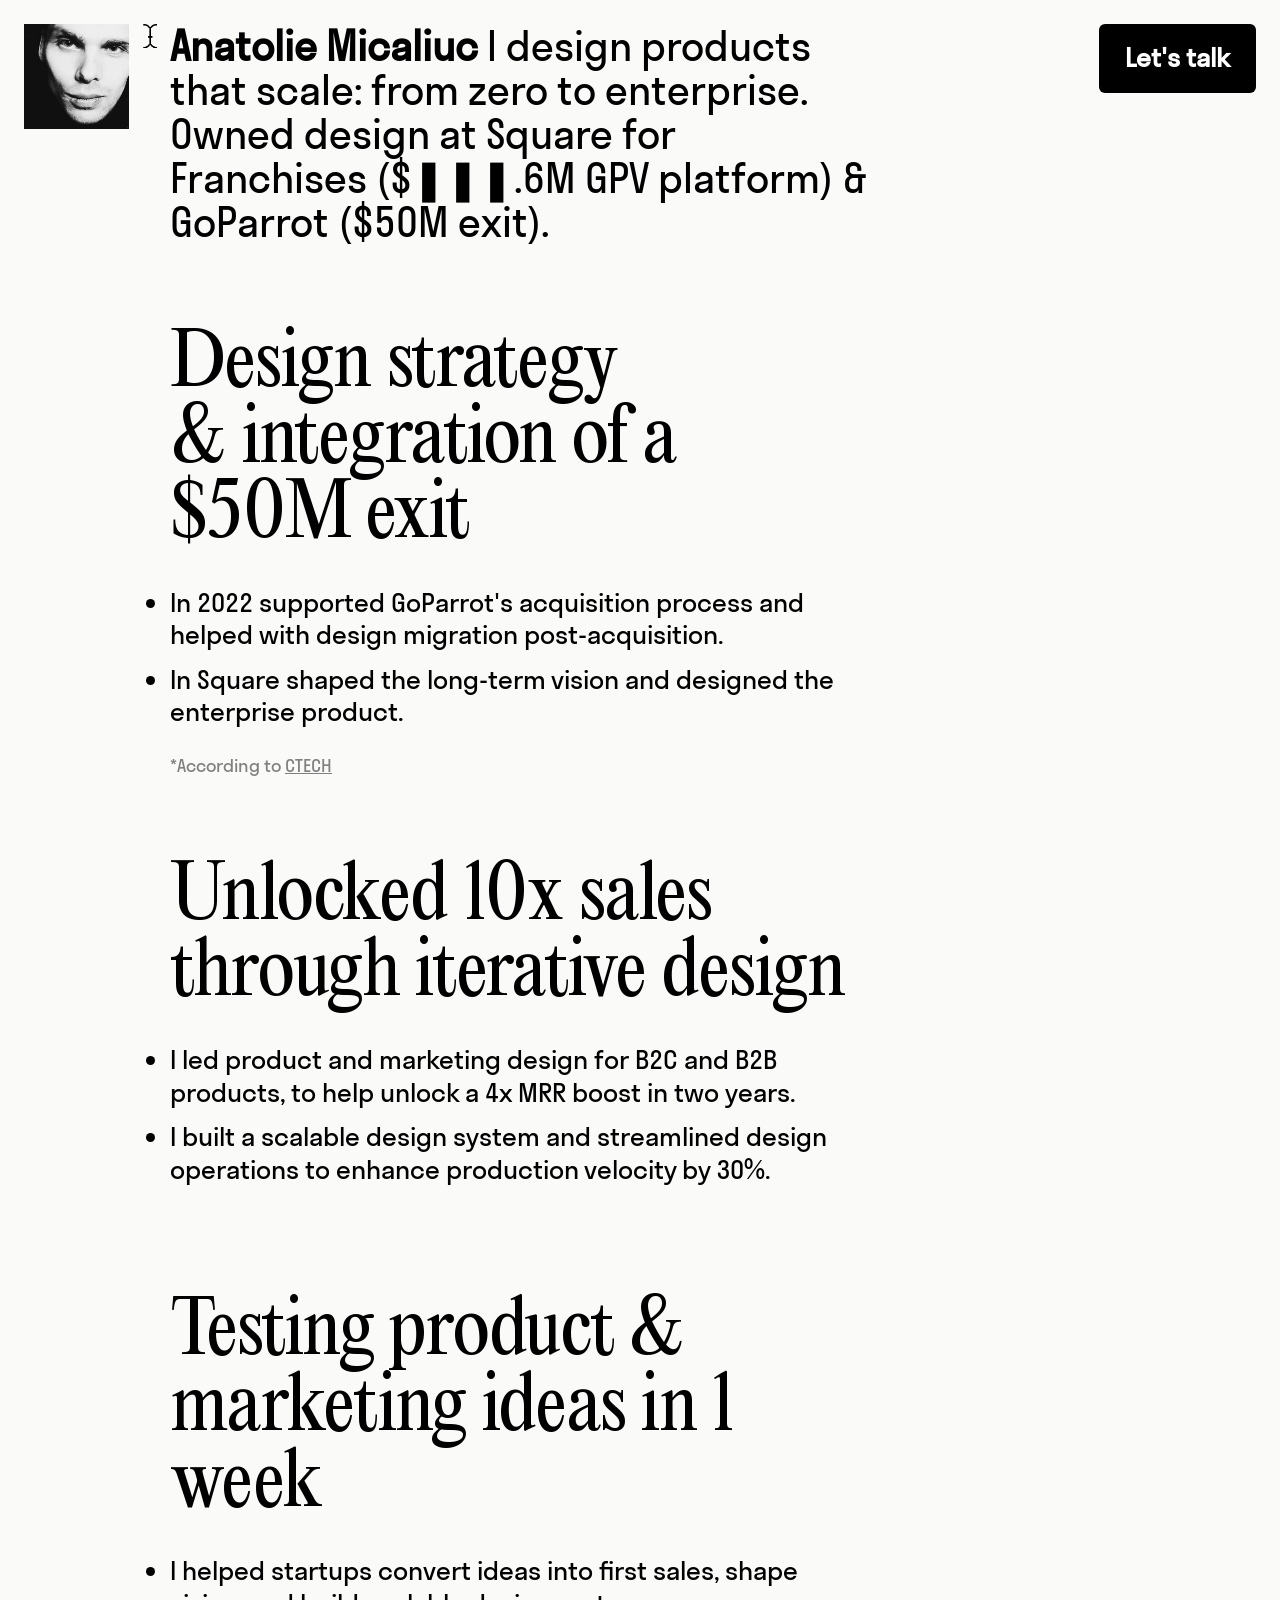
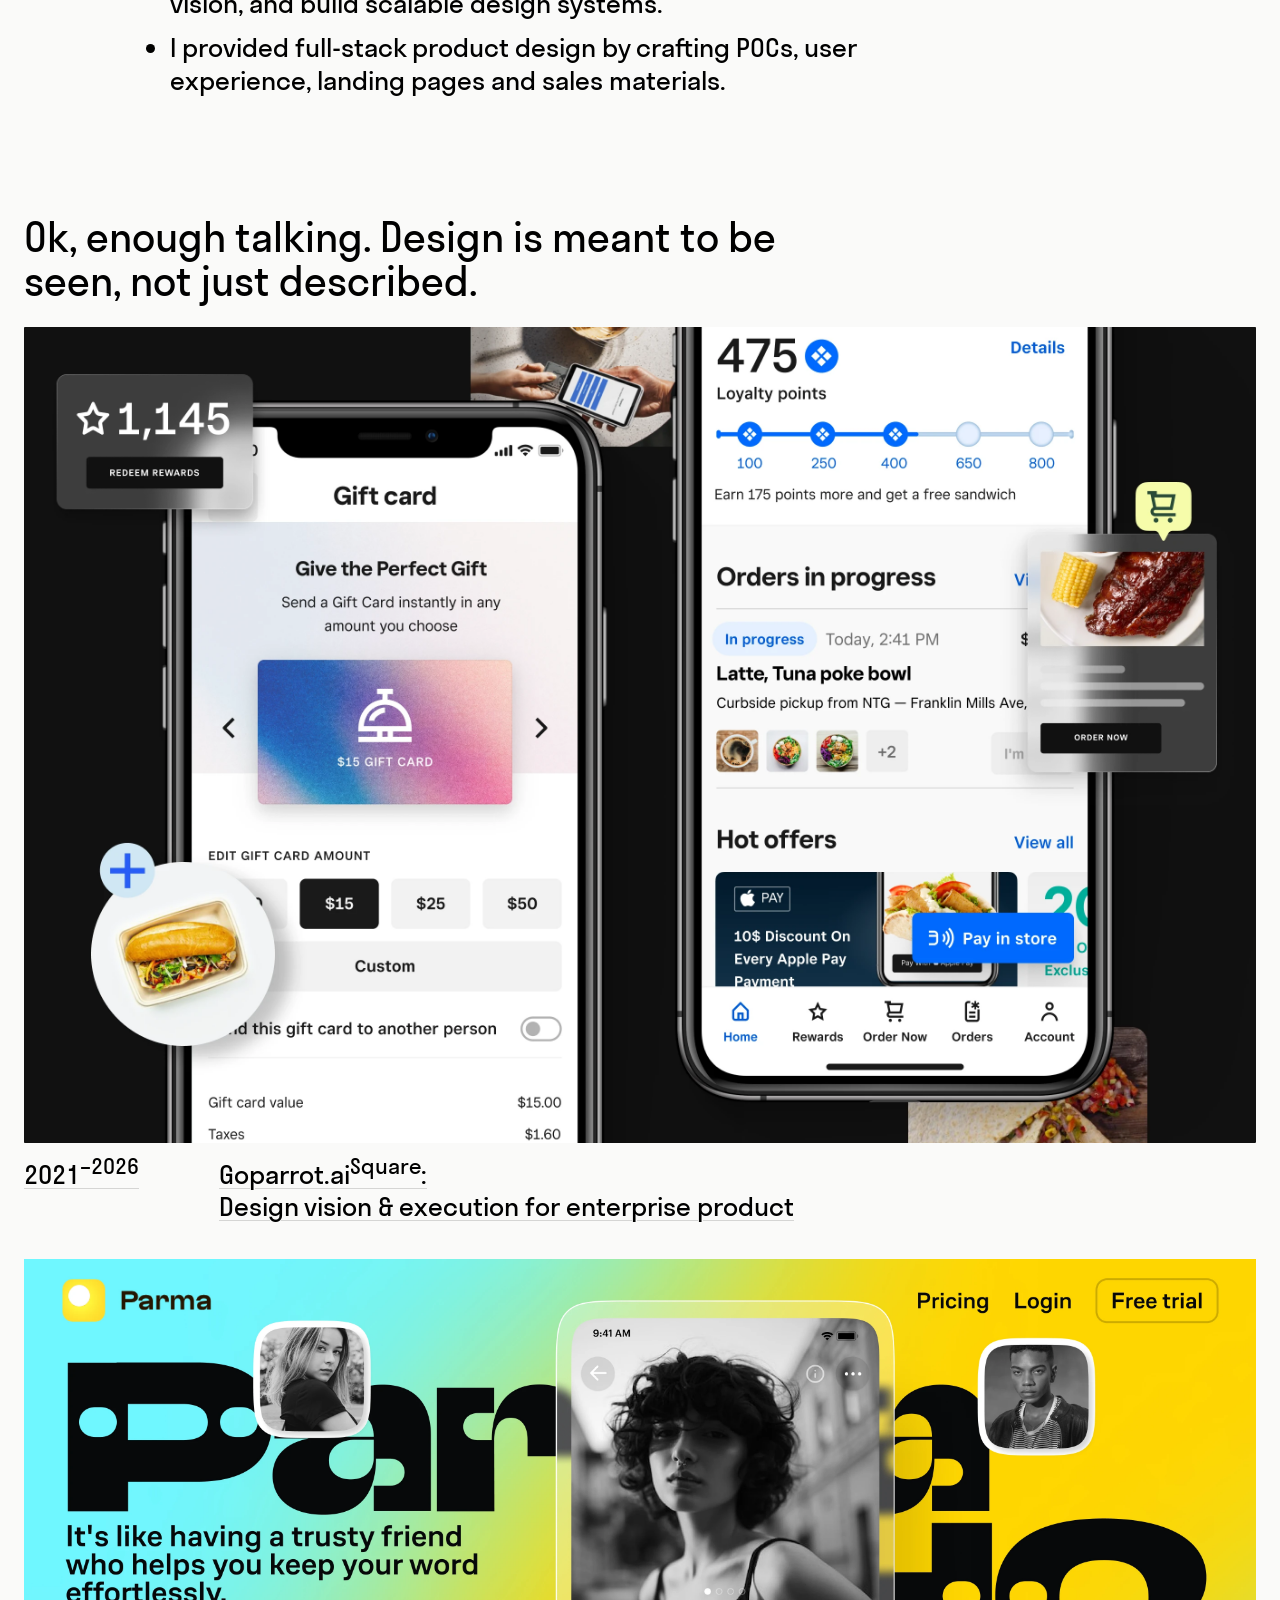
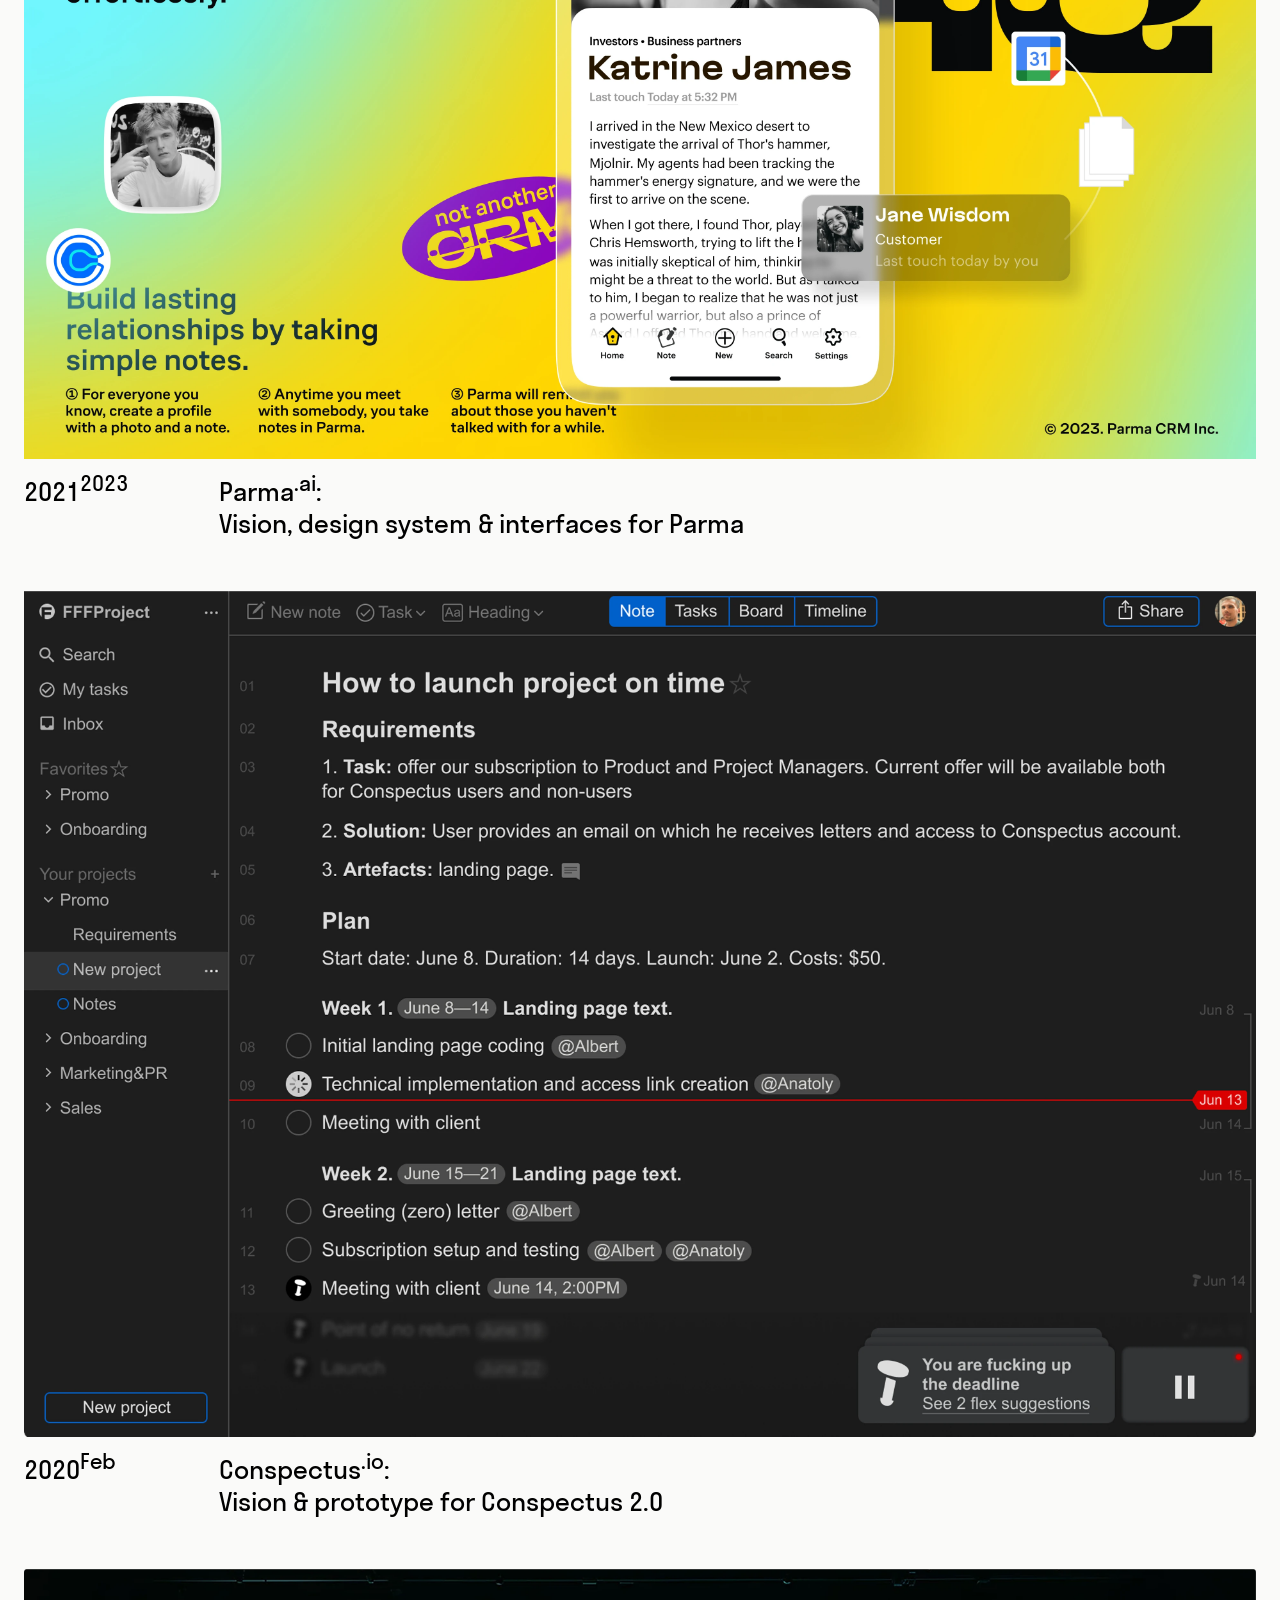
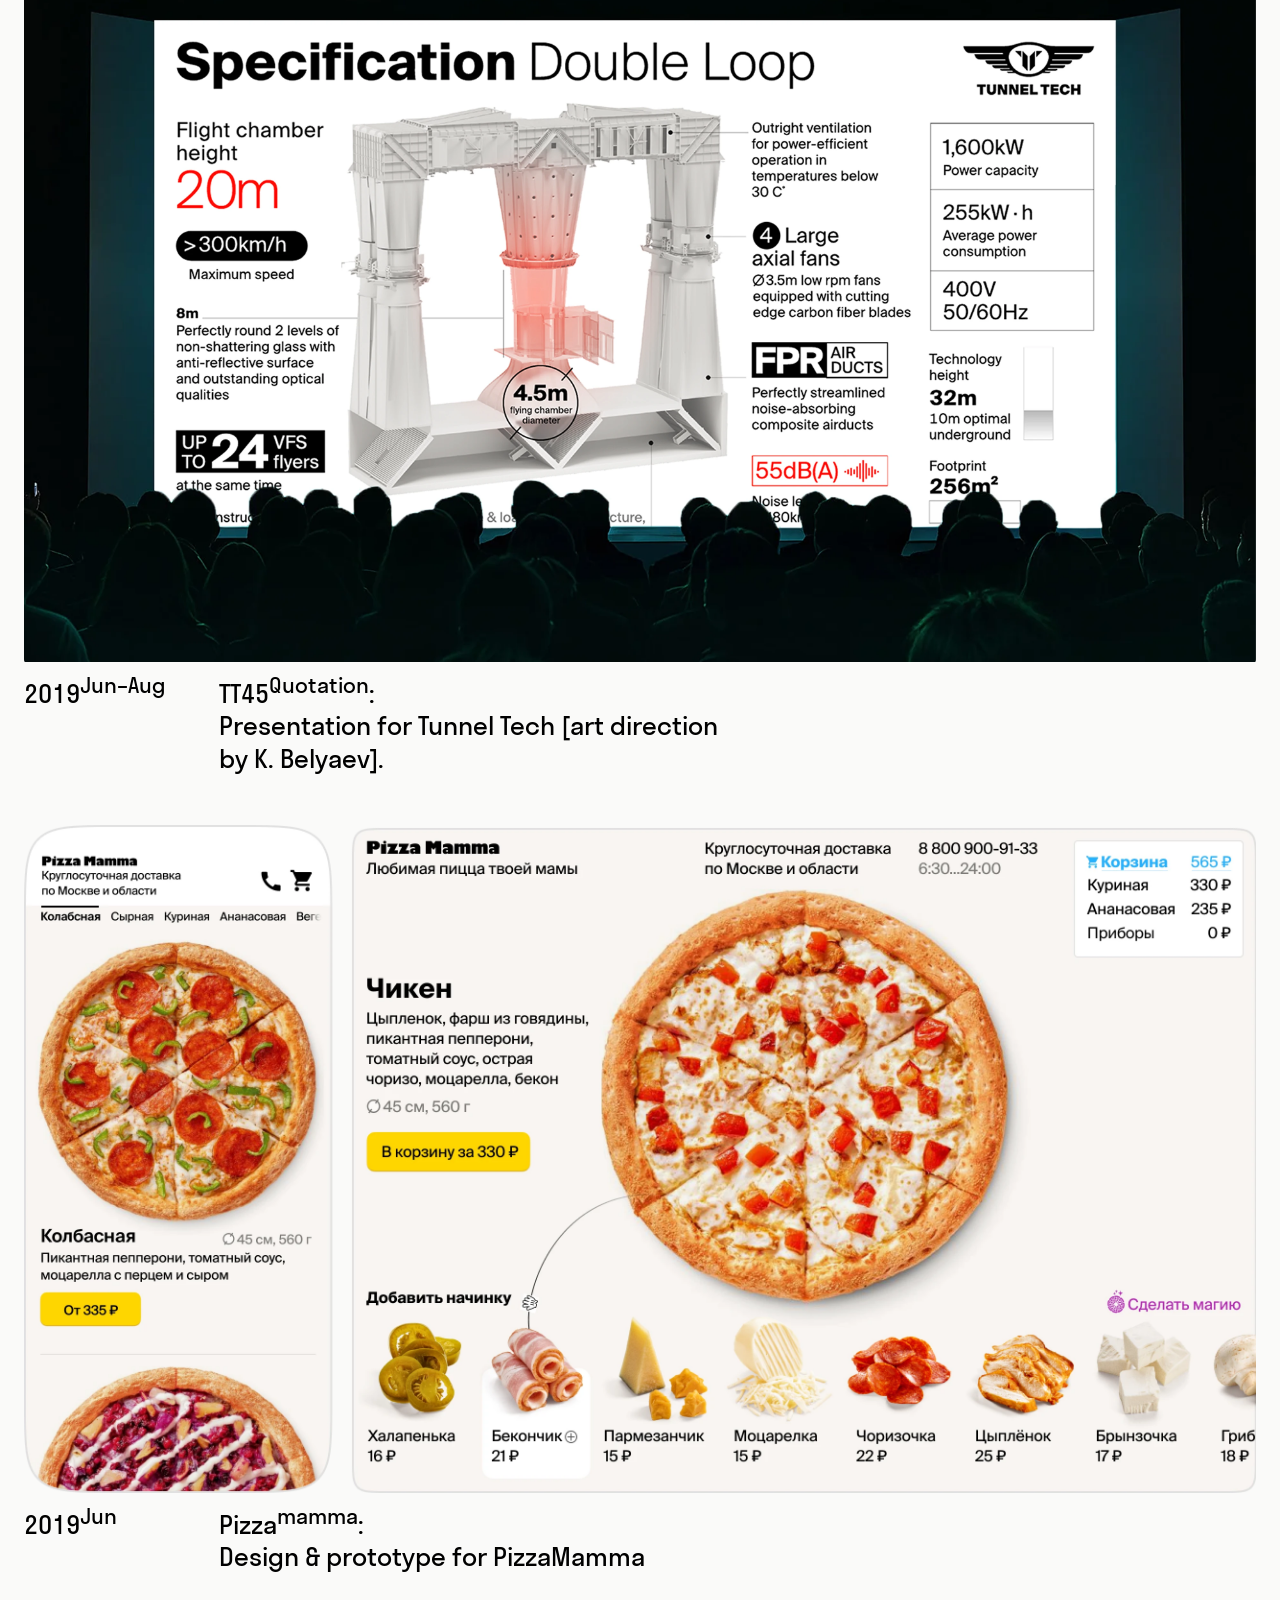
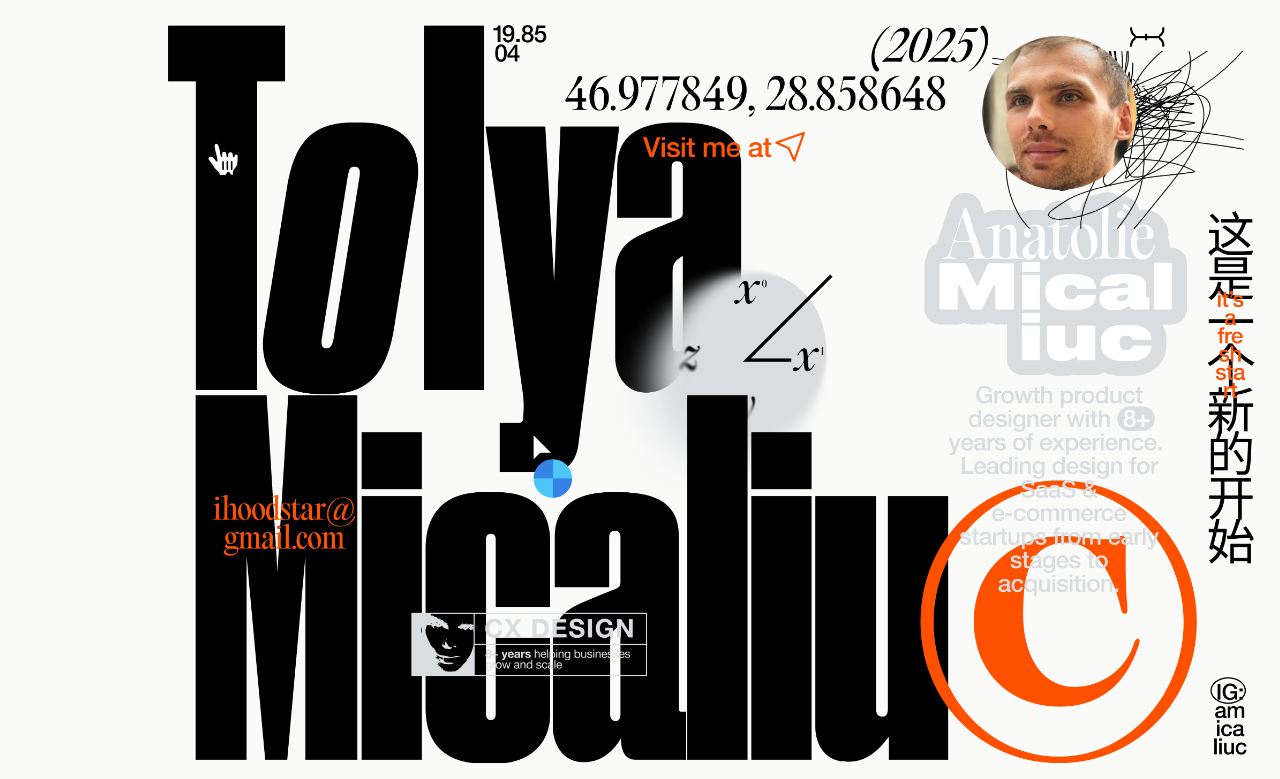
==== commit d0b4c04a: "Fix footer marker effect, update case pages layout, add case pills - Fix canvas marker on footer: wa" ====
--- a/Index.html
+++ b/Index.html
@@ -73,9 +73,7 @@
         <div class="top-left-content">
         </div>
 
-        <h3 style="max-width: 700px; padding-bottom: 80px;"><strong>Anatolie Micaliuc</strong> I design products that
-            scale: from zero to enterprise. Owned design at Square for Franchises ($❚❚❚.6M GPV platform) and GoParrot
-            ($50M exit).</h3>
+        <h3 style="max-width: 700px; padding-bottom: 80px;"><strong>Anatolie Micaliuc</strong> I design products that scale: from zero to enterprise. Owned design at Square for Franchises ($❚❚❚.6M GPV platform) &amp; GoParrot ($50M exit).</h3>
 
         <div id="acquisition">
             <div style="max-width: 700px; padding-bottom: 80px;">
@@ -278,6 +276,80 @@
     </script>
     <script src="./transitions.js"></script>
 
+    <script>
+        (function () {
+            if (!window.matchMedia('(pointer: fine)').matches) return;
+
+            const container = document.querySelector('.footerimg');
+            if (!container) return;
+
+            const canvas = document.createElement('canvas');
+            canvas.style.cssText = 'position:absolute;top:0;left:0;width:100%;height:100%;pointer-events:none;z-index:2;mix-blend-mode:multiply;';
+            container.style.position = 'relative';
+            container.appendChild(canvas);
+
+            function resizeCanvas() {
+                canvas.width = container.offsetWidth;
+                canvas.height = container.offsetHeight;
+            }
+
+            const img = container.querySelector('img');
+            if (img && img.complete) {
+                resizeCanvas();
+            } else if (img) {
+                img.addEventListener('load', resizeCanvas);
+            }
+
+            window.addEventListener('resize', resizeCanvas);
+
+            const ctx = canvas.getContext('2d');
+            const colors = ['#FF5100', '#FFCC00', '#00C8FF', '#FF2D78'];
+            let colorIndex = 0;
+            let lastPoint = null;
+            let moved = false;
+
+            function hexToRgba(hex, a) {
+                const r = parseInt(hex.slice(1, 3), 16);
+                const g = parseInt(hex.slice(3, 5), 16);
+                const b = parseInt(hex.slice(5, 7), 16);
+                return `rgba(${r},${g},${b},${a})`;
+            }
+
+            container.addEventListener('mousemove', function (e) {
+                moved = true;
+                const rect = container.getBoundingClientRect();
+                const x = e.clientX - rect.left;
+                const y = e.clientY - rect.top;
+                if (lastPoint) {
+                    const dx = x - lastPoint.x;
+                    const dy = y - lastPoint.y;
+                    const len = Math.sqrt(dx * dx + dy * dy);
+                    if (len > 0) {
+                        const tip = 14;
+                        const px = (-dy / len) * tip;
+                        const py = (dx / len) * tip;
+                        ctx.beginPath();
+                        ctx.moveTo(lastPoint.x + px, lastPoint.y + py);
+                        ctx.lineTo(x + px, y + py);
+                        ctx.lineTo(x - px, y - py);
+                        ctx.lineTo(lastPoint.x - px, lastPoint.y - py);
+                        ctx.closePath();
+                        ctx.fillStyle = hexToRgba(colors[colorIndex], 0.68);
+                        ctx.fill();
+                    }
+                }
+                lastPoint = { x, y };
+            });
+
+            container.addEventListener('mouseleave', function () { lastPoint = null; });
+            container.addEventListener('mouseenter', function () { lastPoint = null; });
+            container.addEventListener('mousedown', function () { moved = false; });
+            container.addEventListener('mouseup', function () {
+                if (!moved) colorIndex = (colorIndex + 1) % colors.length;
+            });
+        })();
+    </script>
+
 </body>
 
 
--- a/styles.css
+++ b/styles.css
@@ -79,7 +79,7 @@
 
 h3 {
     font-family: 'Stratos', 'Helvetica Neue', Arial, sans-serif;
-    font-size: clamp(26px, 4vw, 34px);
+    font-size: clamp(32px, 4vw, 40px);
     line-height: 110%;
     font-weight: 500;
     margin-top: 12px;
@@ -184,8 +184,10 @@
     width: 133px;
     /* Adjust the size of the image */
     height: auto;
-
-}
+    border-radius: 0;
+    transition: border-radius 0.25s ease;
+}
+
 
 .top-right-content {
     display: flex;
@@ -214,19 +216,13 @@
 
 .nav-links a {
     font-size: 26px;
-    /* Same as p style */
     line-height: 125%;
-    /* Same as p style */
     font-weight: 500;
     color: #0b0b0b;
-    text-decoration: none;
-    transition: color 0.3s ease;
-
-}
-
-.nav-links a:hover {
-    color: #FF5100;
-    /* Highlight color on hover */
+    text-decoration: underline;
+    text-decoration-color: rgba(0,0,0,0.15);
+    text-decoration-thickness: 1px;
+    text-underline-offset: 4px;
 }
 
 .sticky-svg {
@@ -290,11 +286,12 @@
 }
 
 a:has(.project-info) .project-info p {
-    transition: color 0.2s ease;
-}
-
-a:has(.project-info) .project-info:hover p {
-    color: #FF5100;
+    user-select: text;
+    -webkit-user-select: text;
+    text-decoration: underline;
+    text-decoration-color: rgba(0,0,0,0.15);
+    text-decoration-thickness: 1px;
+    text-underline-offset: 4px;
 }
 
 
@@ -461,6 +458,20 @@
 
 
 
+/* ── Text link hover: dim to 75% ── */
+.nav-links a,
+a:has(.project-info),
+.case-nav a,
+.page-content a:not(.primary-button):not(.button) {
+    transition: opacity 0.3s ease;
+}
+.nav-links a:hover,
+a:has(.project-info):hover,
+.case-nav a:hover,
+.page-content a:not(.primary-button):not(.button):hover {
+    opacity: 0.75;
+}
+
 @font-face {
     font-family: 'Stratos';
     src: url('/fonts/Stratos-Regular.woff2') format('woff2');
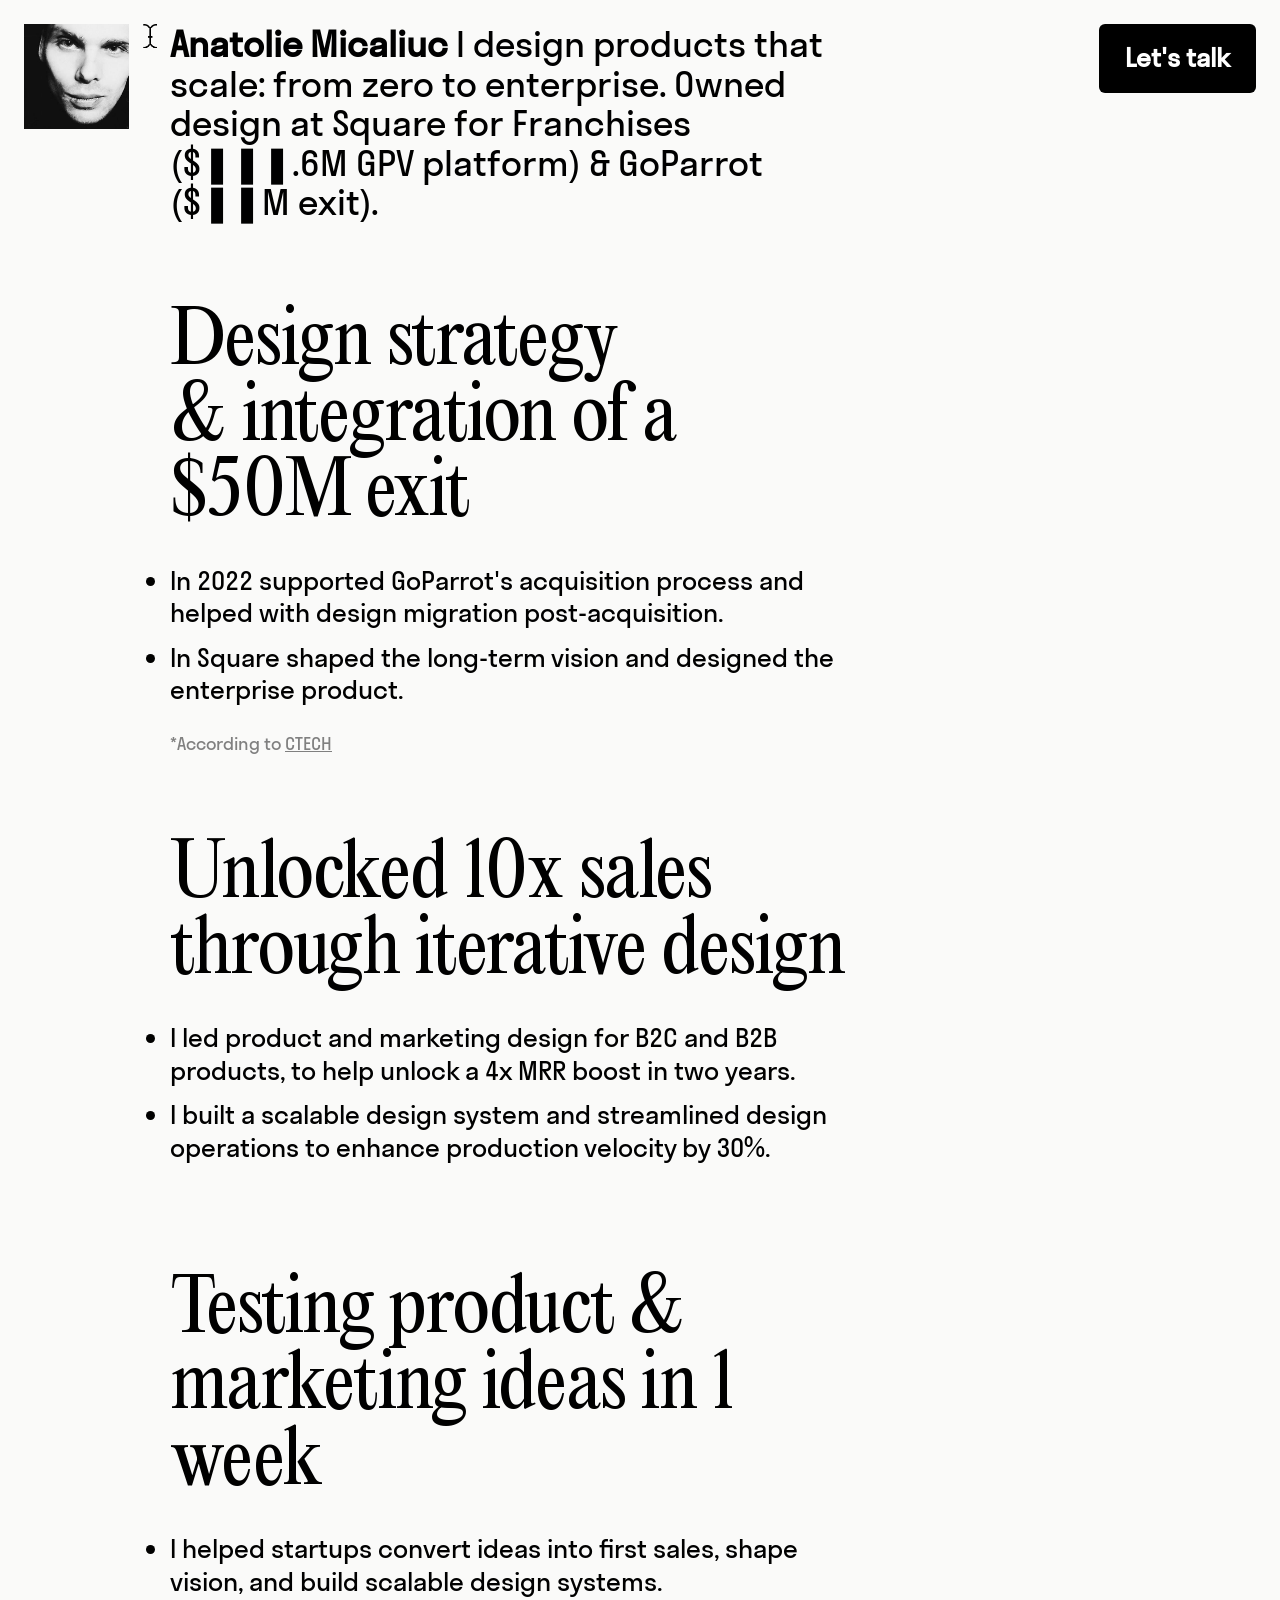
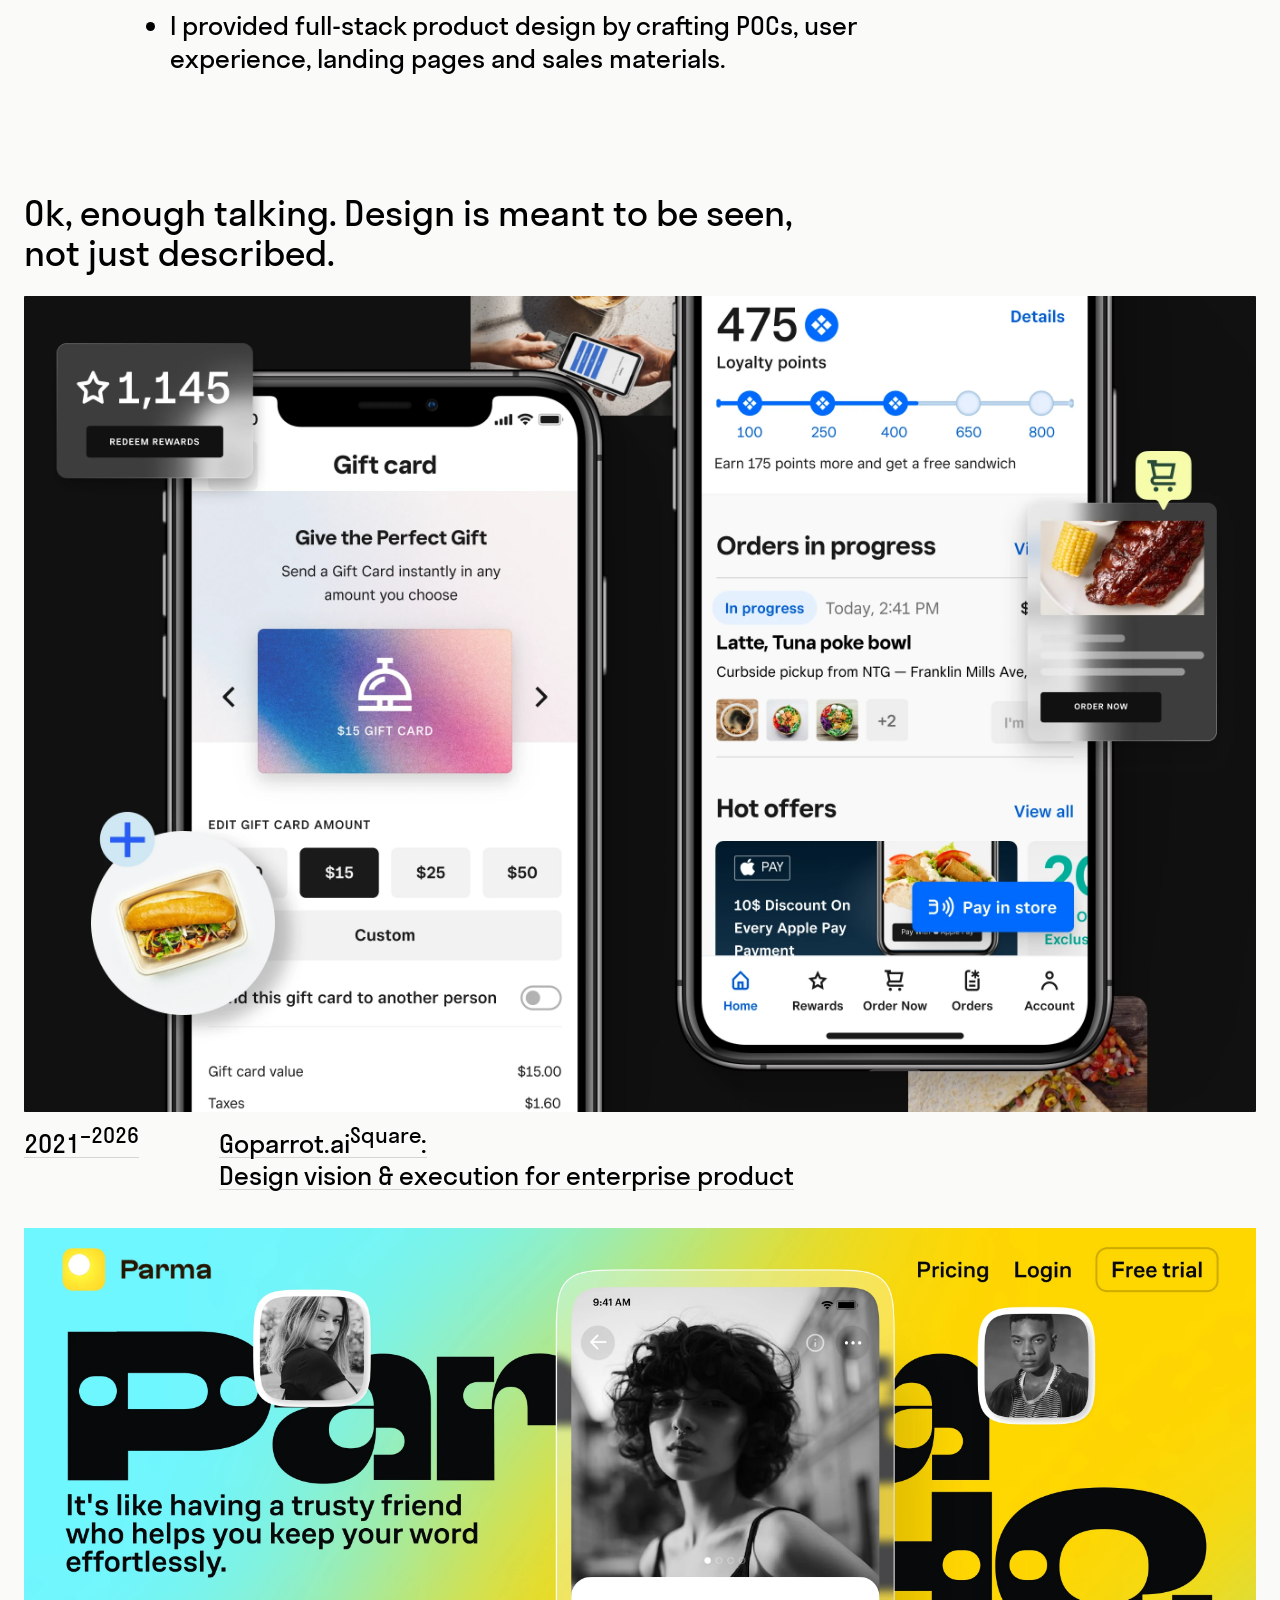
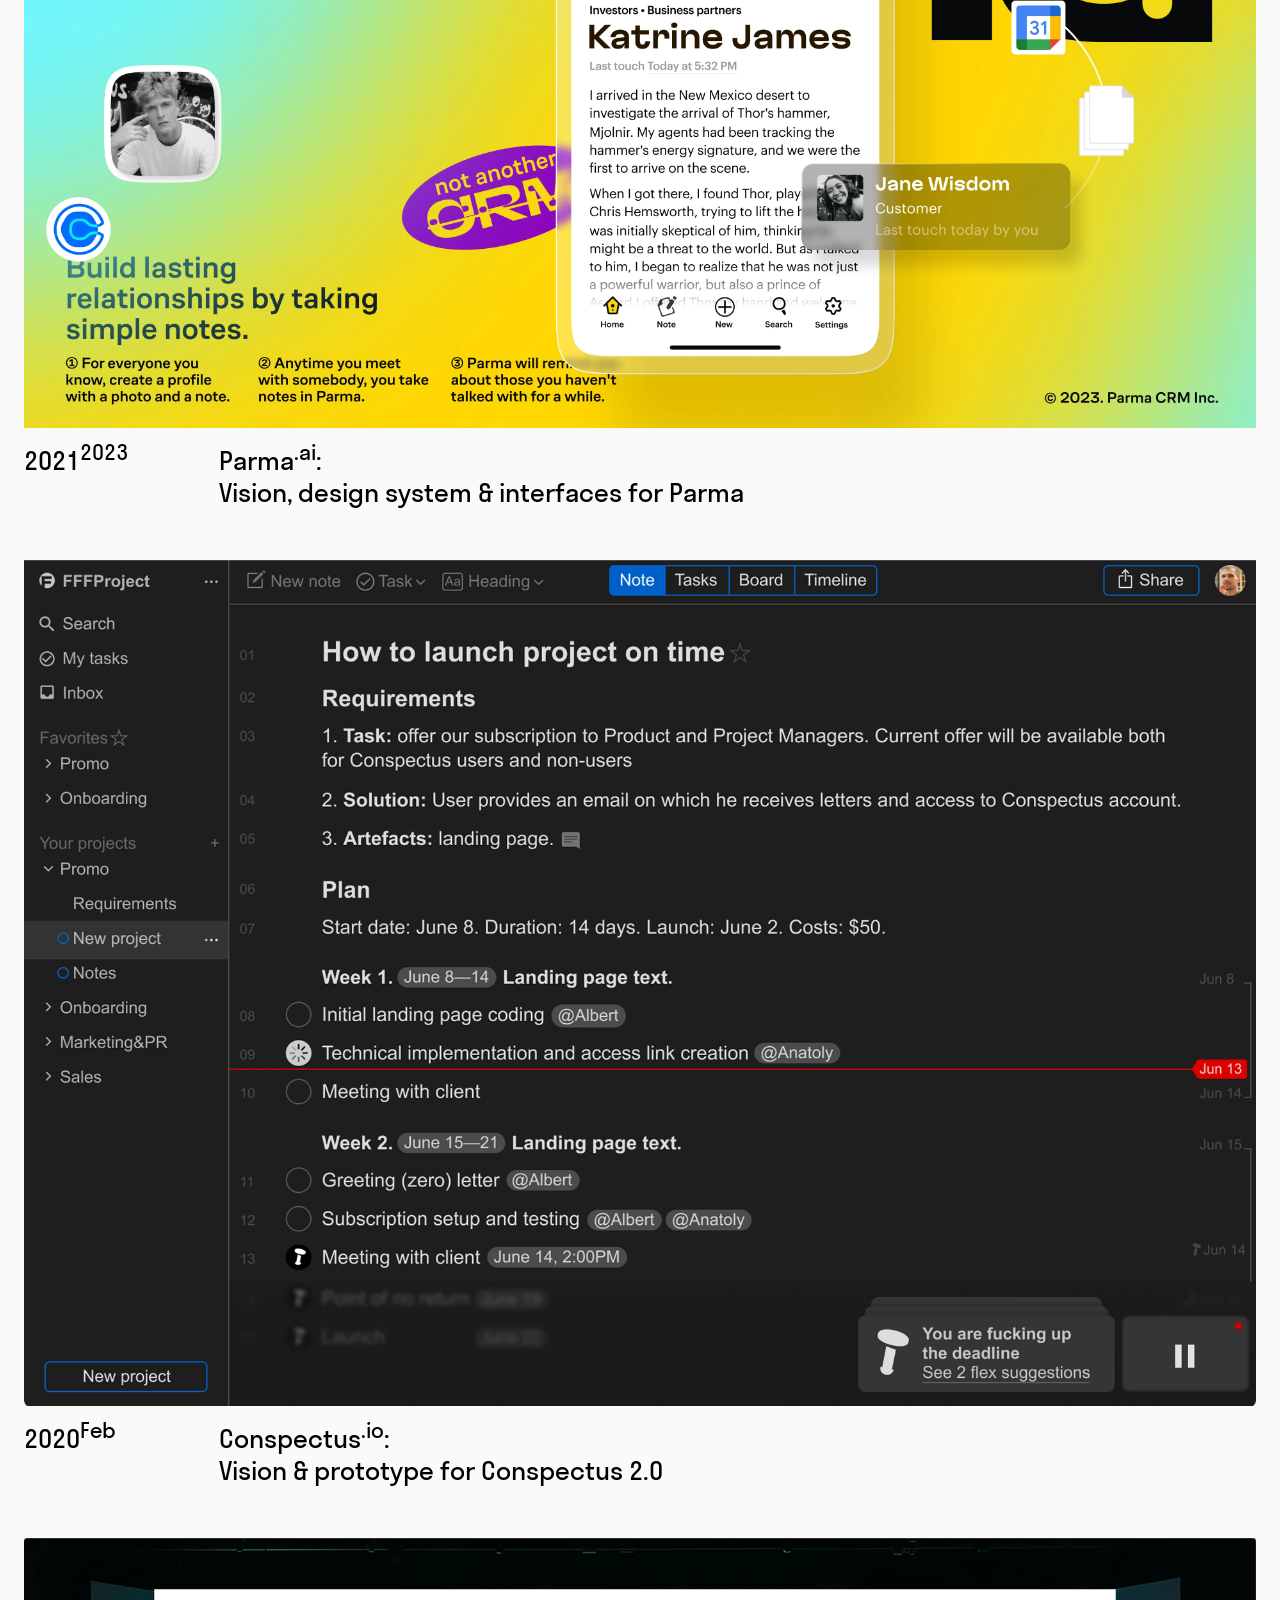
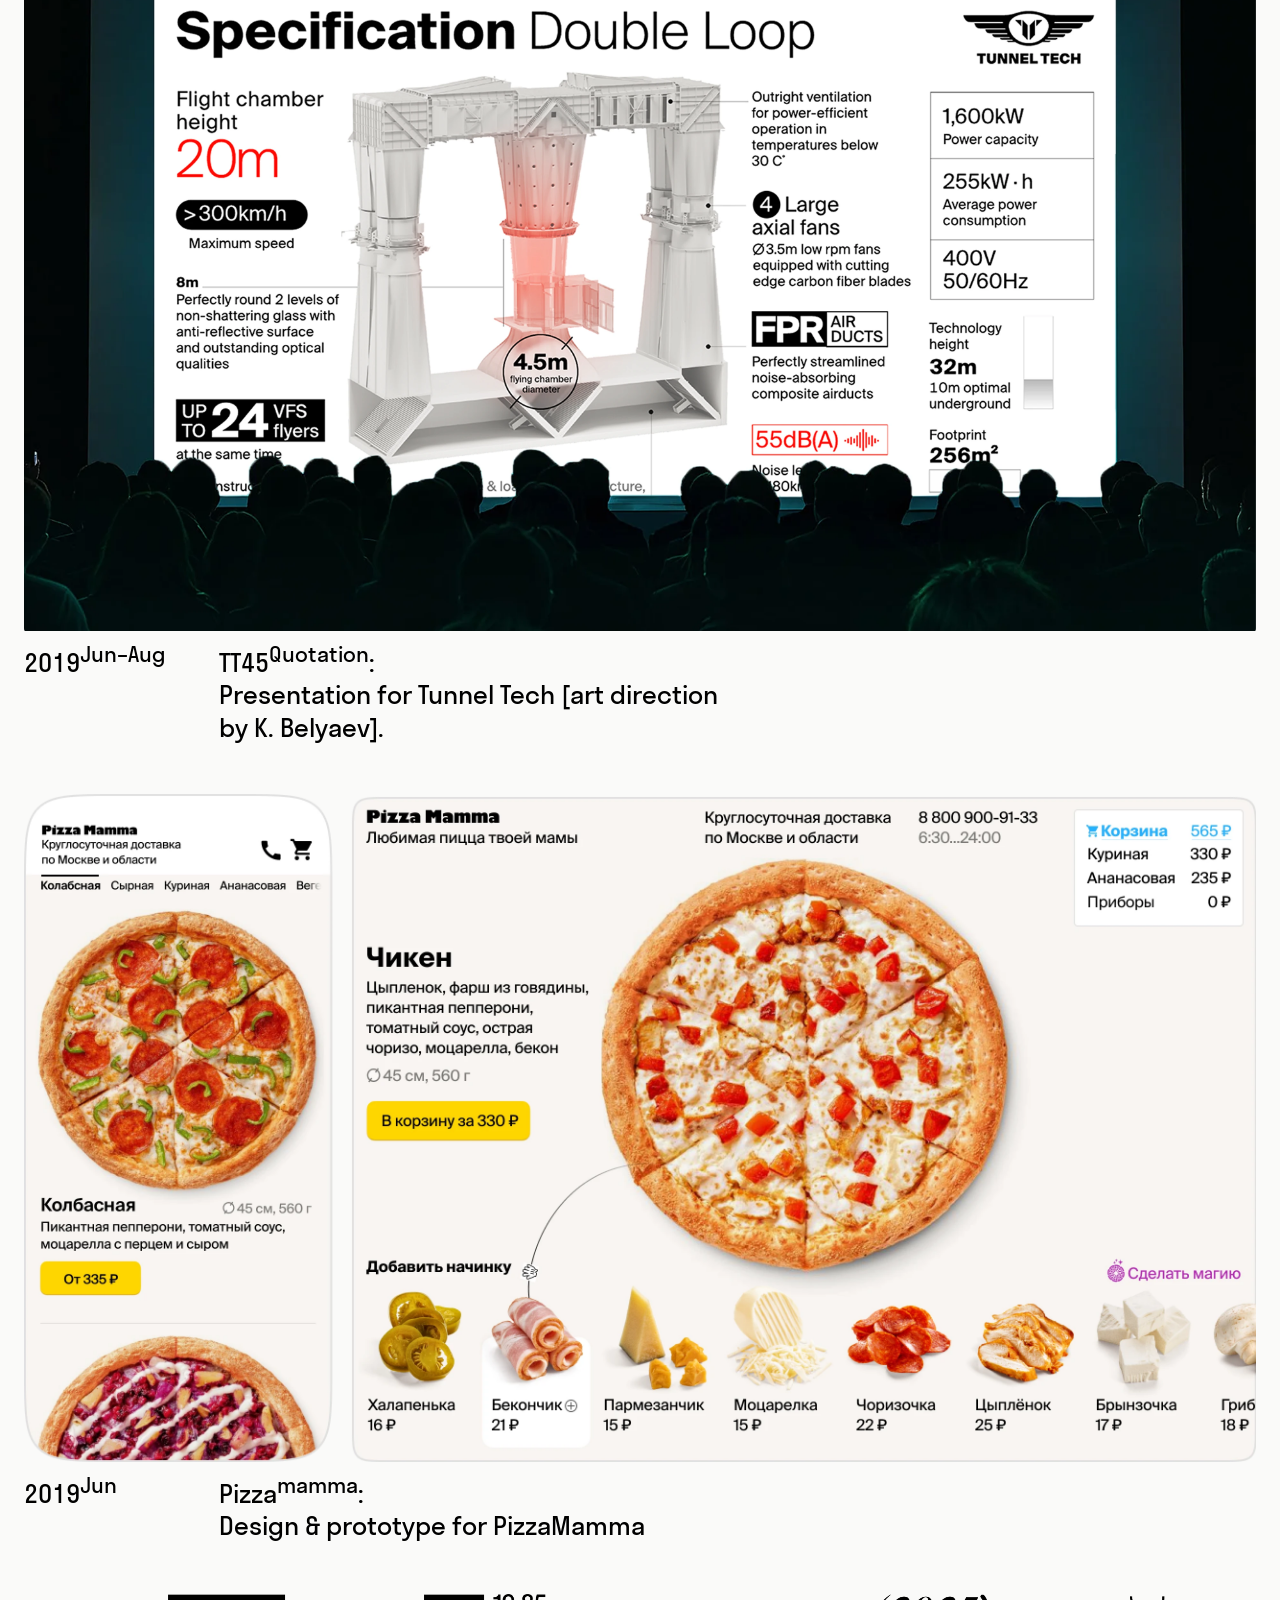
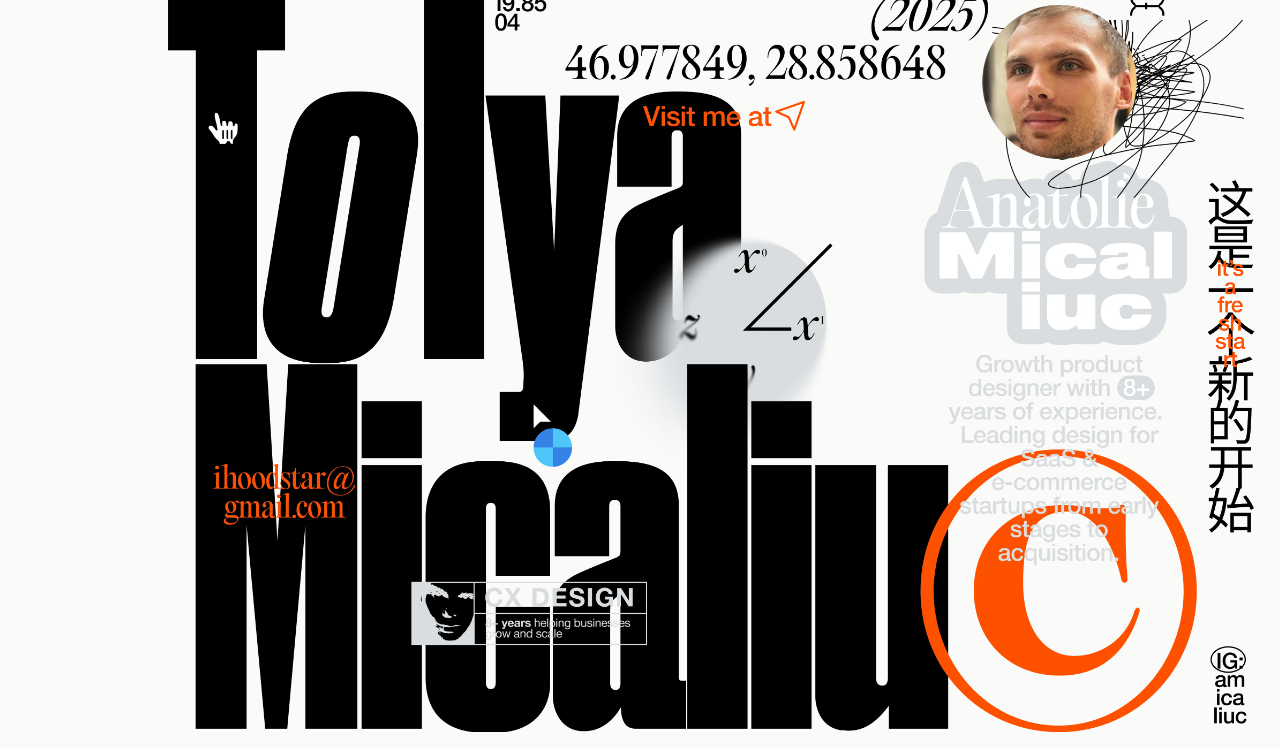
==== commit 706fbbe2: "fix royalty page text overlay and image path" ====
--- a/Index.html
+++ b/Index.html
@@ -73,7 +73,9 @@
         <div class="top-left-content">
         </div>
 
-        <h3 style="max-width: 700px; padding-bottom: 80px;"><strong>Anatolie Micaliuc</strong> I design products that scale: from zero to enterprise. Owned design at Square for Franchises ($❚❚❚.6M GPV platform) &amp; GoParrot ($50M exit).</h3>
+        <h3 style="max-width: 700px; padding-bottom: 80px;"><strong>Anatolie Micaliuc</strong> I design products that
+            scale: from zero to enterprise. Owned design at Square for Franchises ($❚❚❚.6M GPV platform) &amp; GoParrot
+            ($&#10074;&#10074;M exit).</h3>
 
         <div id="acquisition">
             <div style="max-width: 700px; padding-bottom: 80px;">
--- a/styles.css
+++ b/styles.css
@@ -79,7 +79,7 @@
 
 h3 {
     font-family: 'Stratos', 'Helvetica Neue', Arial, sans-serif;
-    font-size: clamp(32px, 4vw, 40px);
+    font-size: clamp(28px, 4vw, 36px);
     line-height: 110%;
     font-weight: 500;
     margin-top: 12px;
@@ -458,6 +458,29 @@
 
 
 
+/* ── Blurred image overlay ── */
+.blurred-img-overlay {
+    position: absolute;
+    top: 0;
+    left: 0;
+    width: 100%;
+    height: 100%;
+    display: flex;
+    align-items: center;
+    justify-content: center;
+    z-index: 1;
+    pointer-events: none;
+}
+
+.blurred-img-overlay span {
+    font-family: 'Stratos', 'Helvetica Neue', Arial, sans-serif;
+    font-size: 18px;
+    font-weight: 500;
+    color: rgba(0, 0, 0, 0.45);
+    text-align: center;
+    line-height: 150%;
+}
+
 /* ── Text link hover: dim to 75% ── */
 .nav-links a,
 a:has(.project-info),
@@ -474,9 +497,10 @@
 
 @font-face {
     font-family: 'Stratos';
-    src: url('/fonts/Stratos-Regular.woff2') format('woff2');
+    src: url('./fonts/Stratos-Regular.woff2') format('woff2');
     font-weight: 400;
     font-style: normal;
+    font-display: swap;
 }
 
 @font-face {
@@ -484,4 +508,5 @@
     src: url('./fonts/EditorialNew-Variable.woff2') format('woff2');
     font-weight: 100 900;
     font-style: normal;
+    font-display: swap;
 }
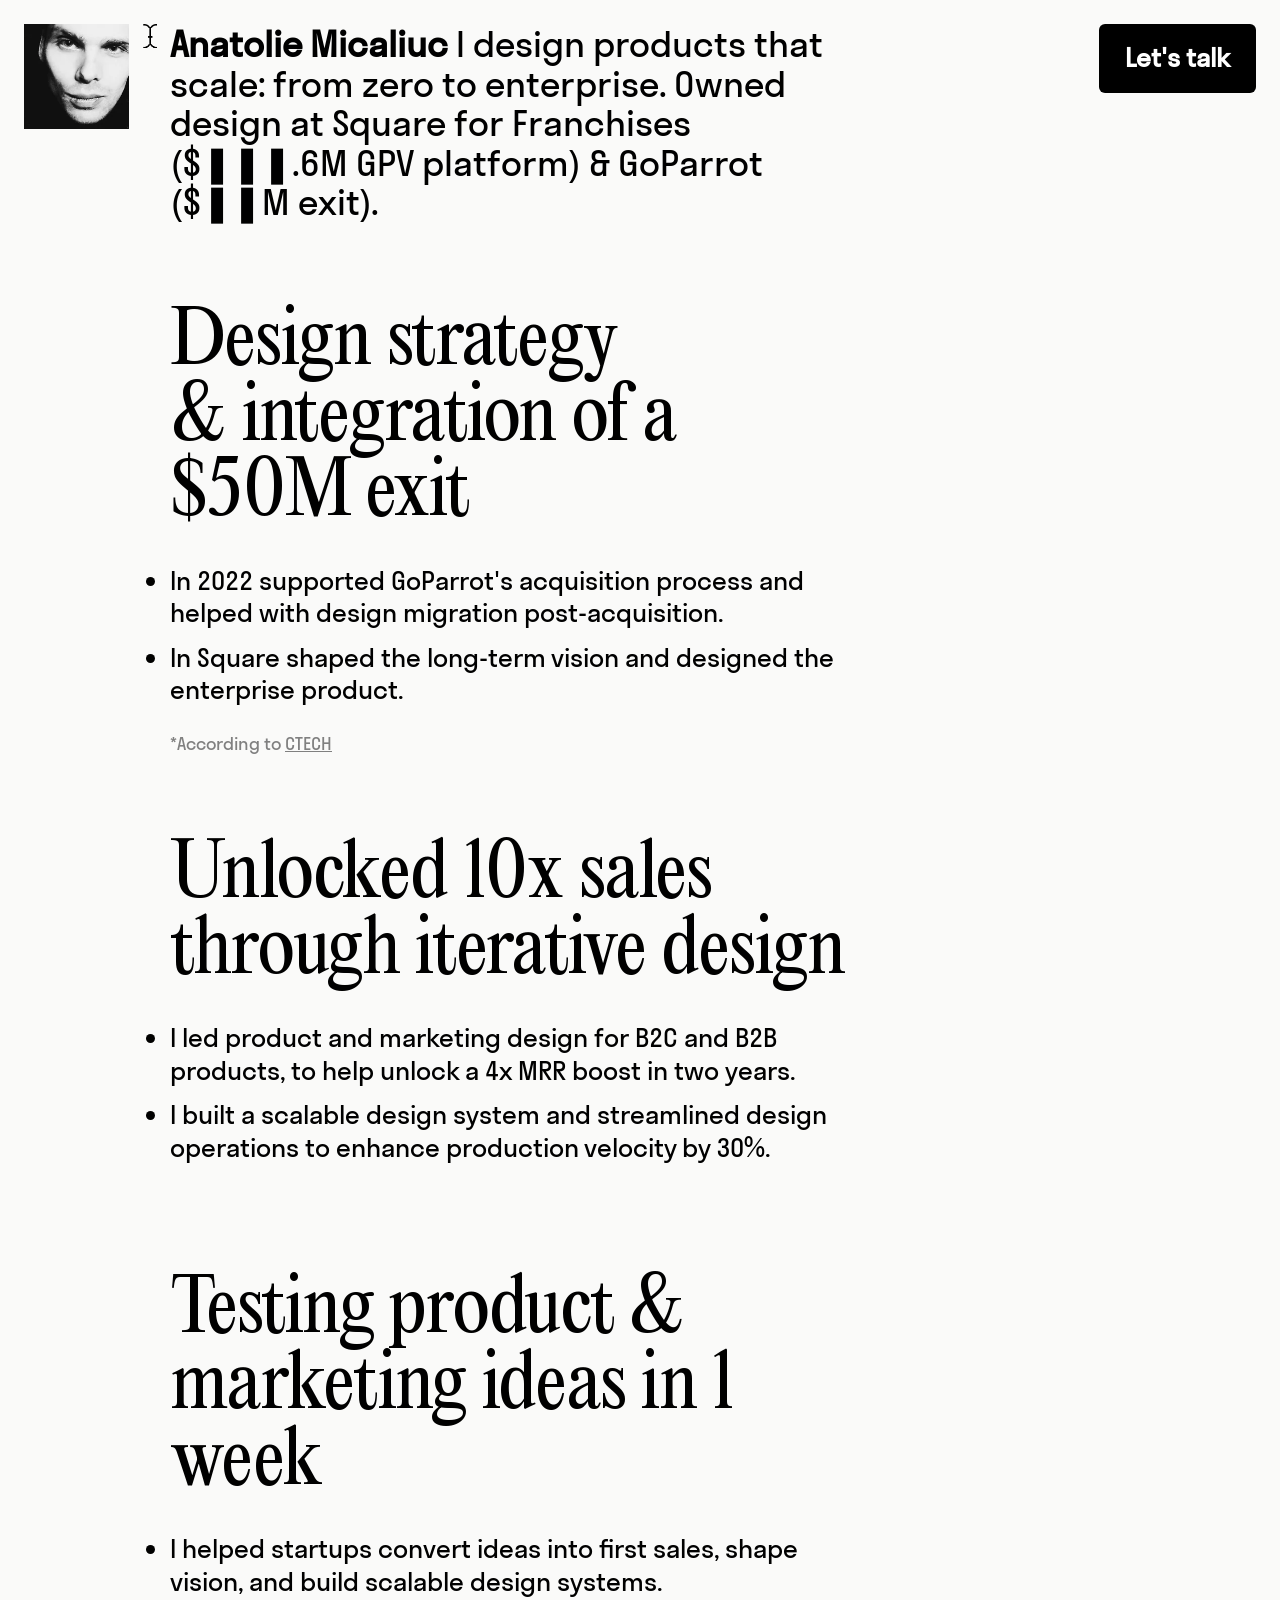
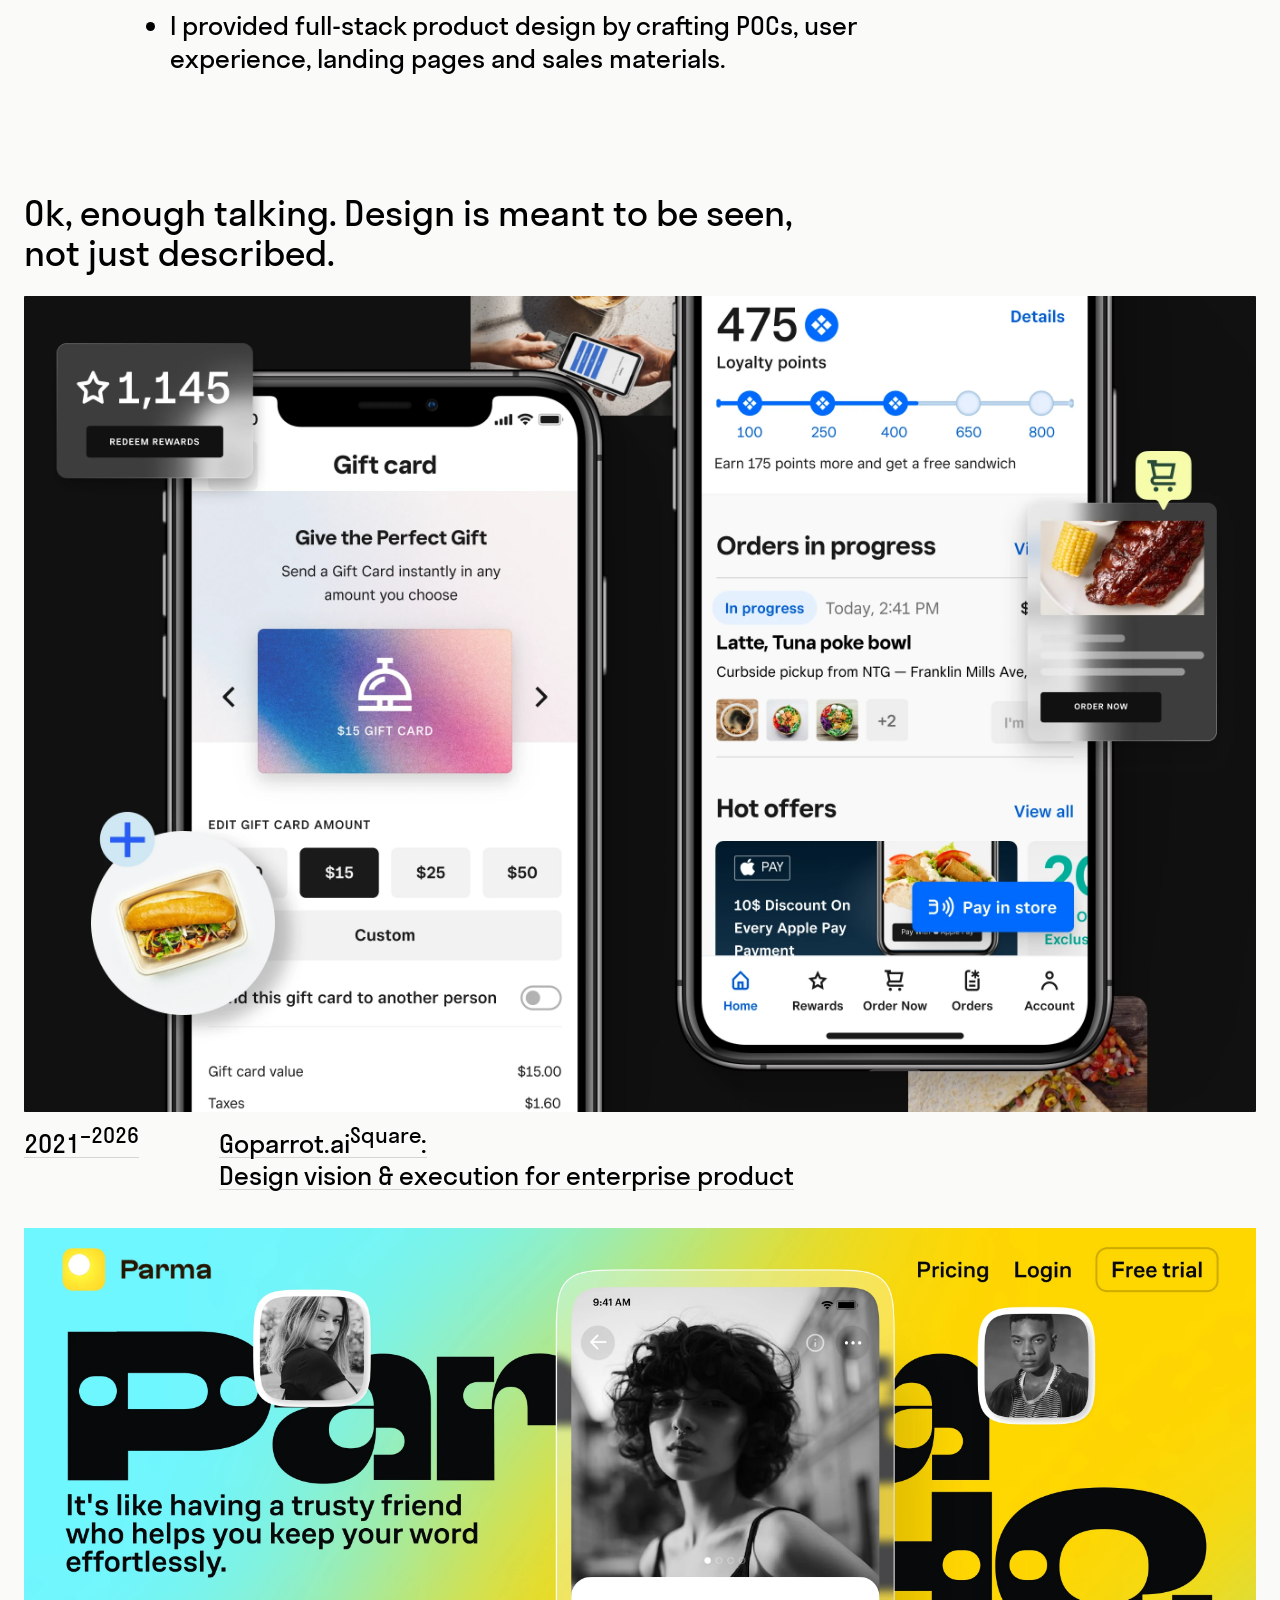
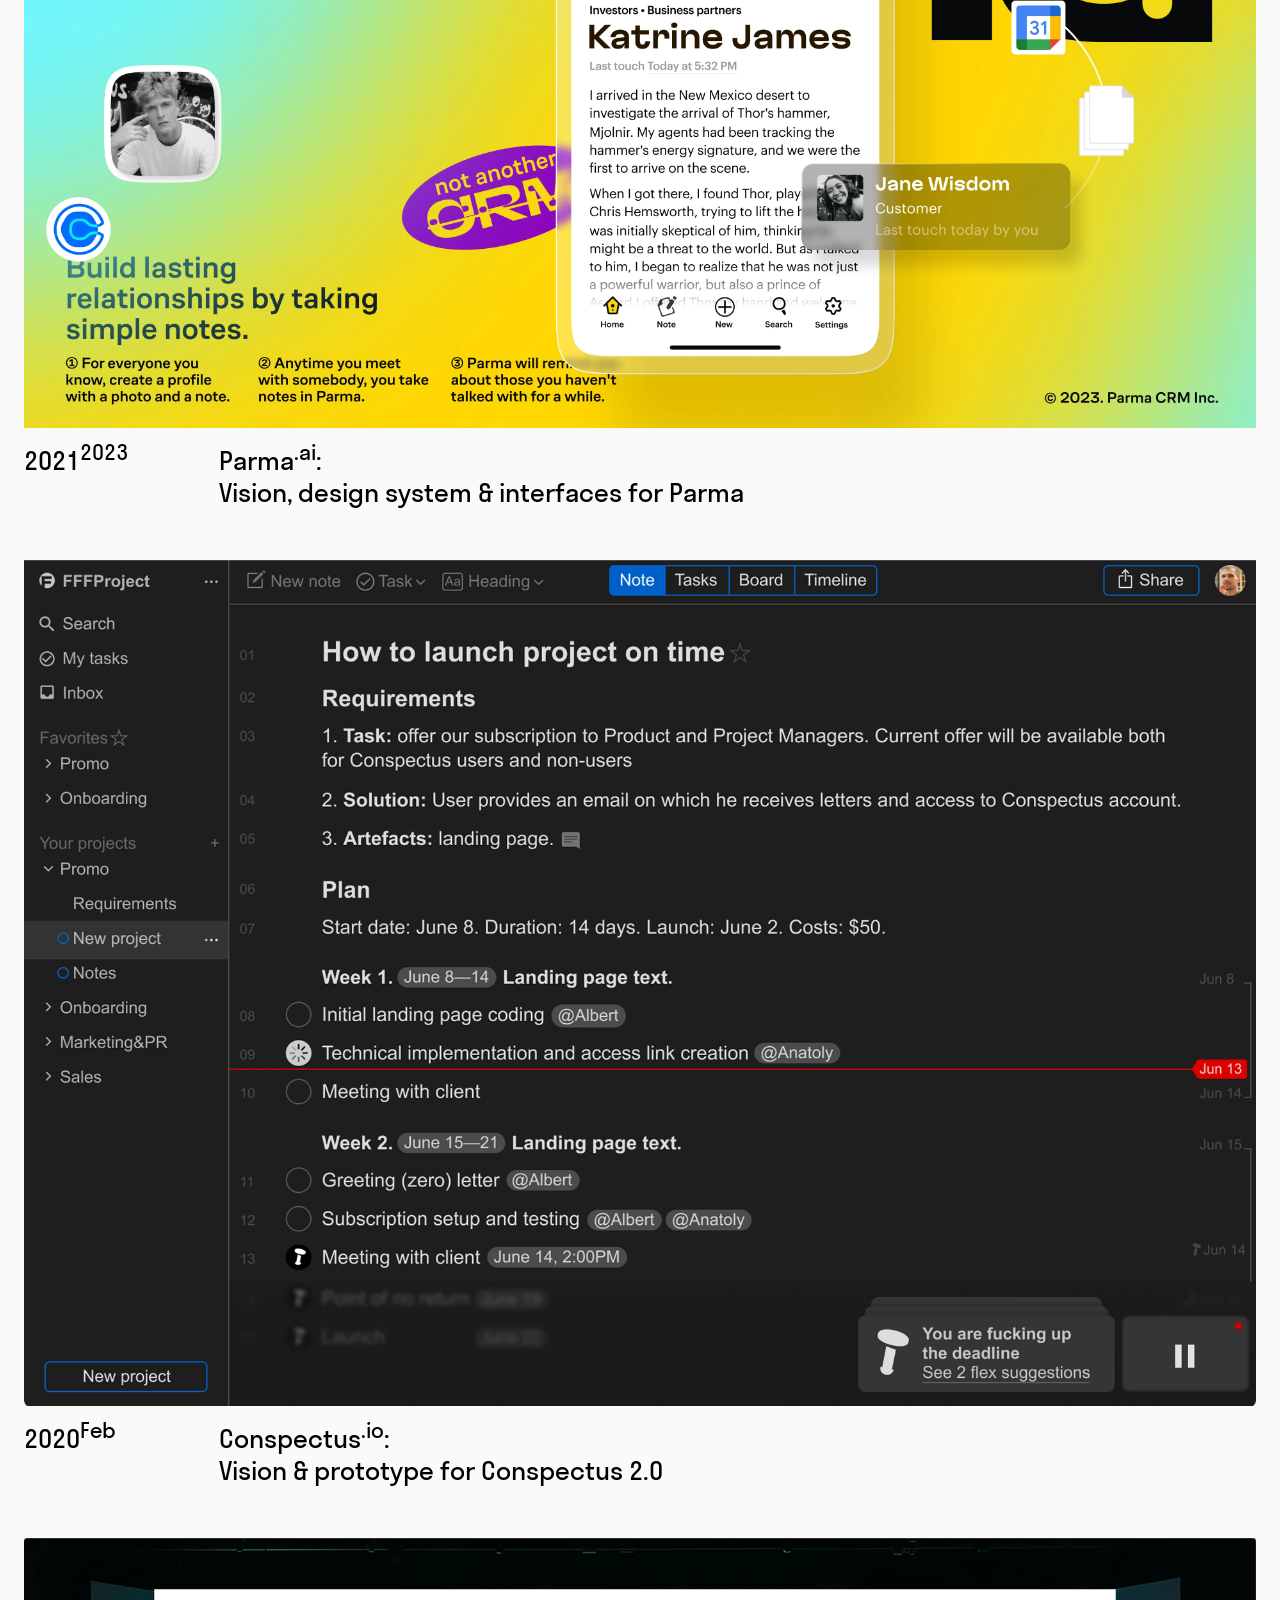
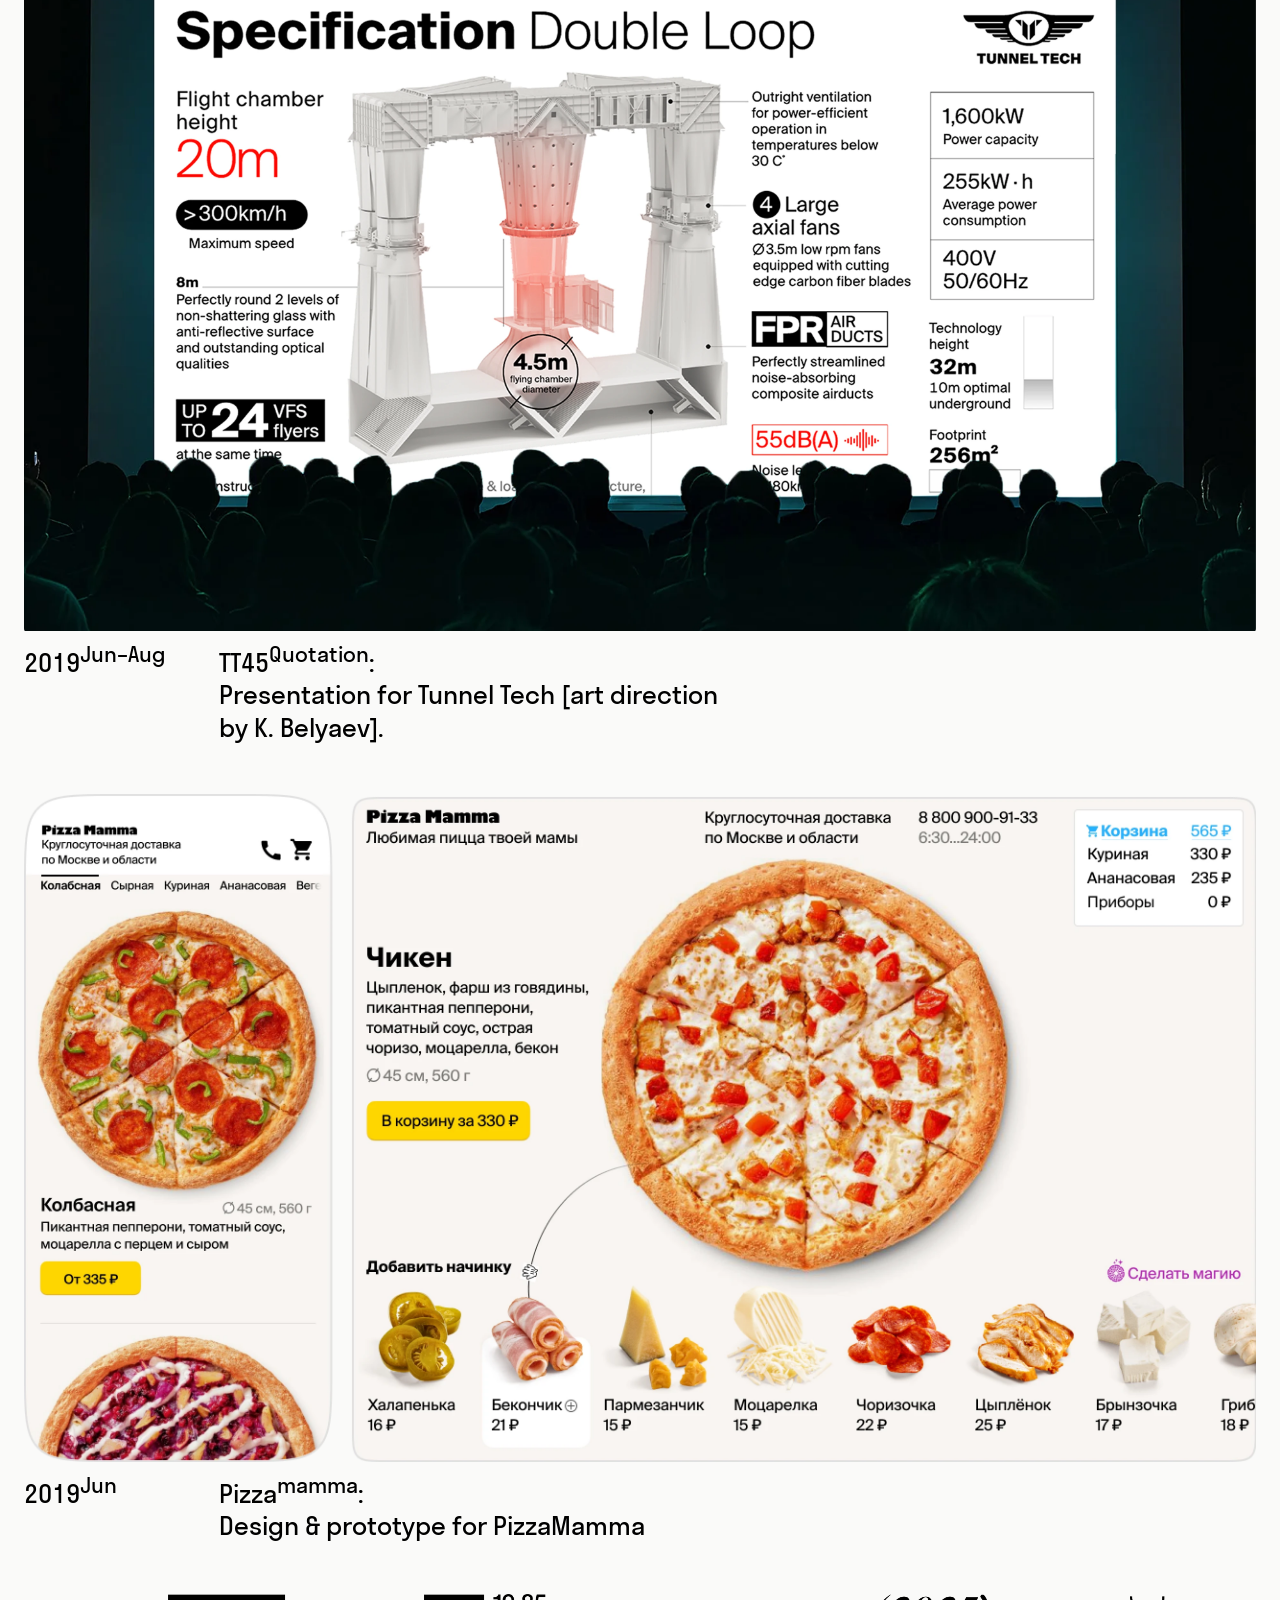
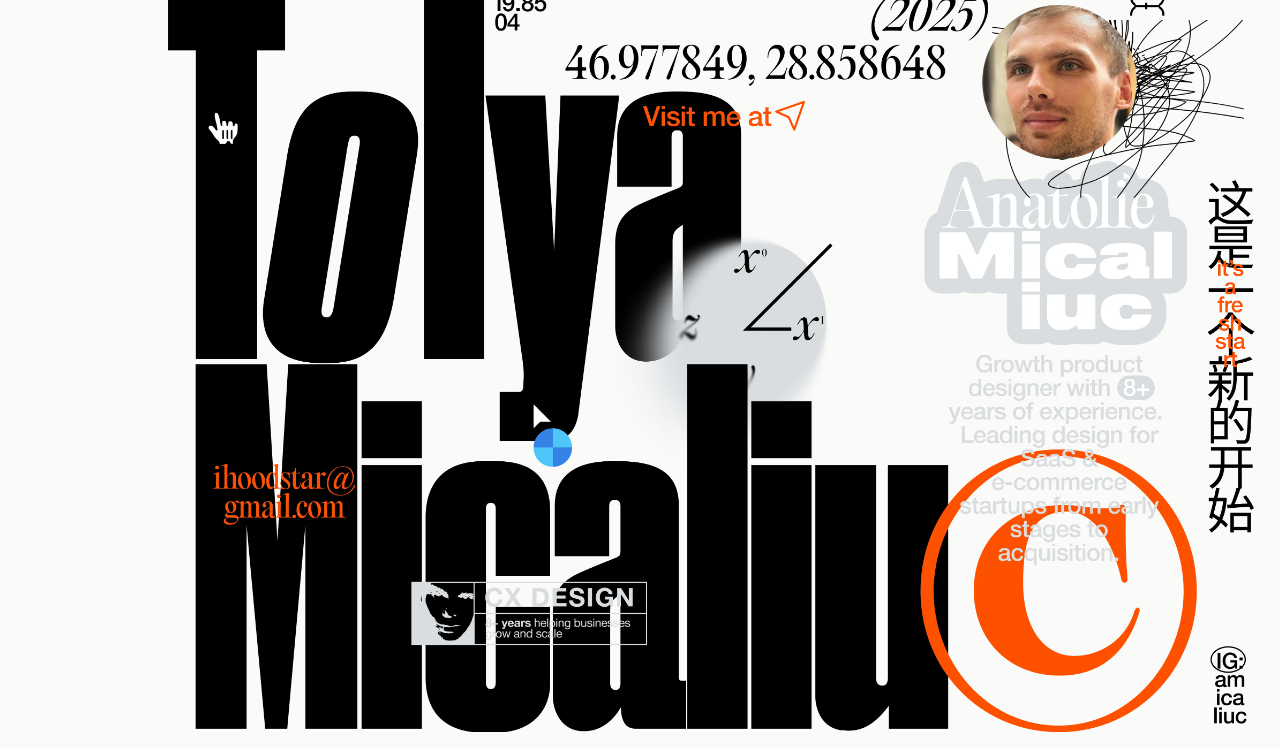
==== commit cea997c5: "Optimize site performance: WebP images, font loading, deferred scripts - All numbered portfolio imag" ====
--- a/Index.html
+++ b/Index.html
@@ -47,7 +47,7 @@
 
 
     <div class="top-bar">
-        <img src="./img/anatolie.png" class="sticky-image">
+        <img src="./img/anatolie.webp" class="sticky-image">
 
 
         <div class="top-right-content">
@@ -207,13 +207,13 @@
         <div class="carousel">
             <div class="carousel-inner">
                 <div class="carousel-item">
-                    <img src="./img/nameplates.jpg" alt="Parma 1">
+                    <img src="./img/nameplates.webp" alt="Parma 1">
                 </div>
                 <div class="carousel-item">
-                    <img src="./img/nameplates2.jpg" alt="Parma 2">
+                    <img src="./img/nameplates2.webp" alt="Parma 2">
                 </div>
                 <div class="carousel-item">
-                    <img src="./img/nameplates3.jpg" alt="Parma 3">
+                    <img src="./img/nameplates3.webp" alt="Parma 3">
                 </div>
             </div>
             <div class="carousel-nav"></div>
@@ -276,7 +276,7 @@
             });
         }
     </script>
-    <script src="./transitions.js"></script>
+    <script src="./transitions.js" defer></script>
 
     <script>
         (function () {
